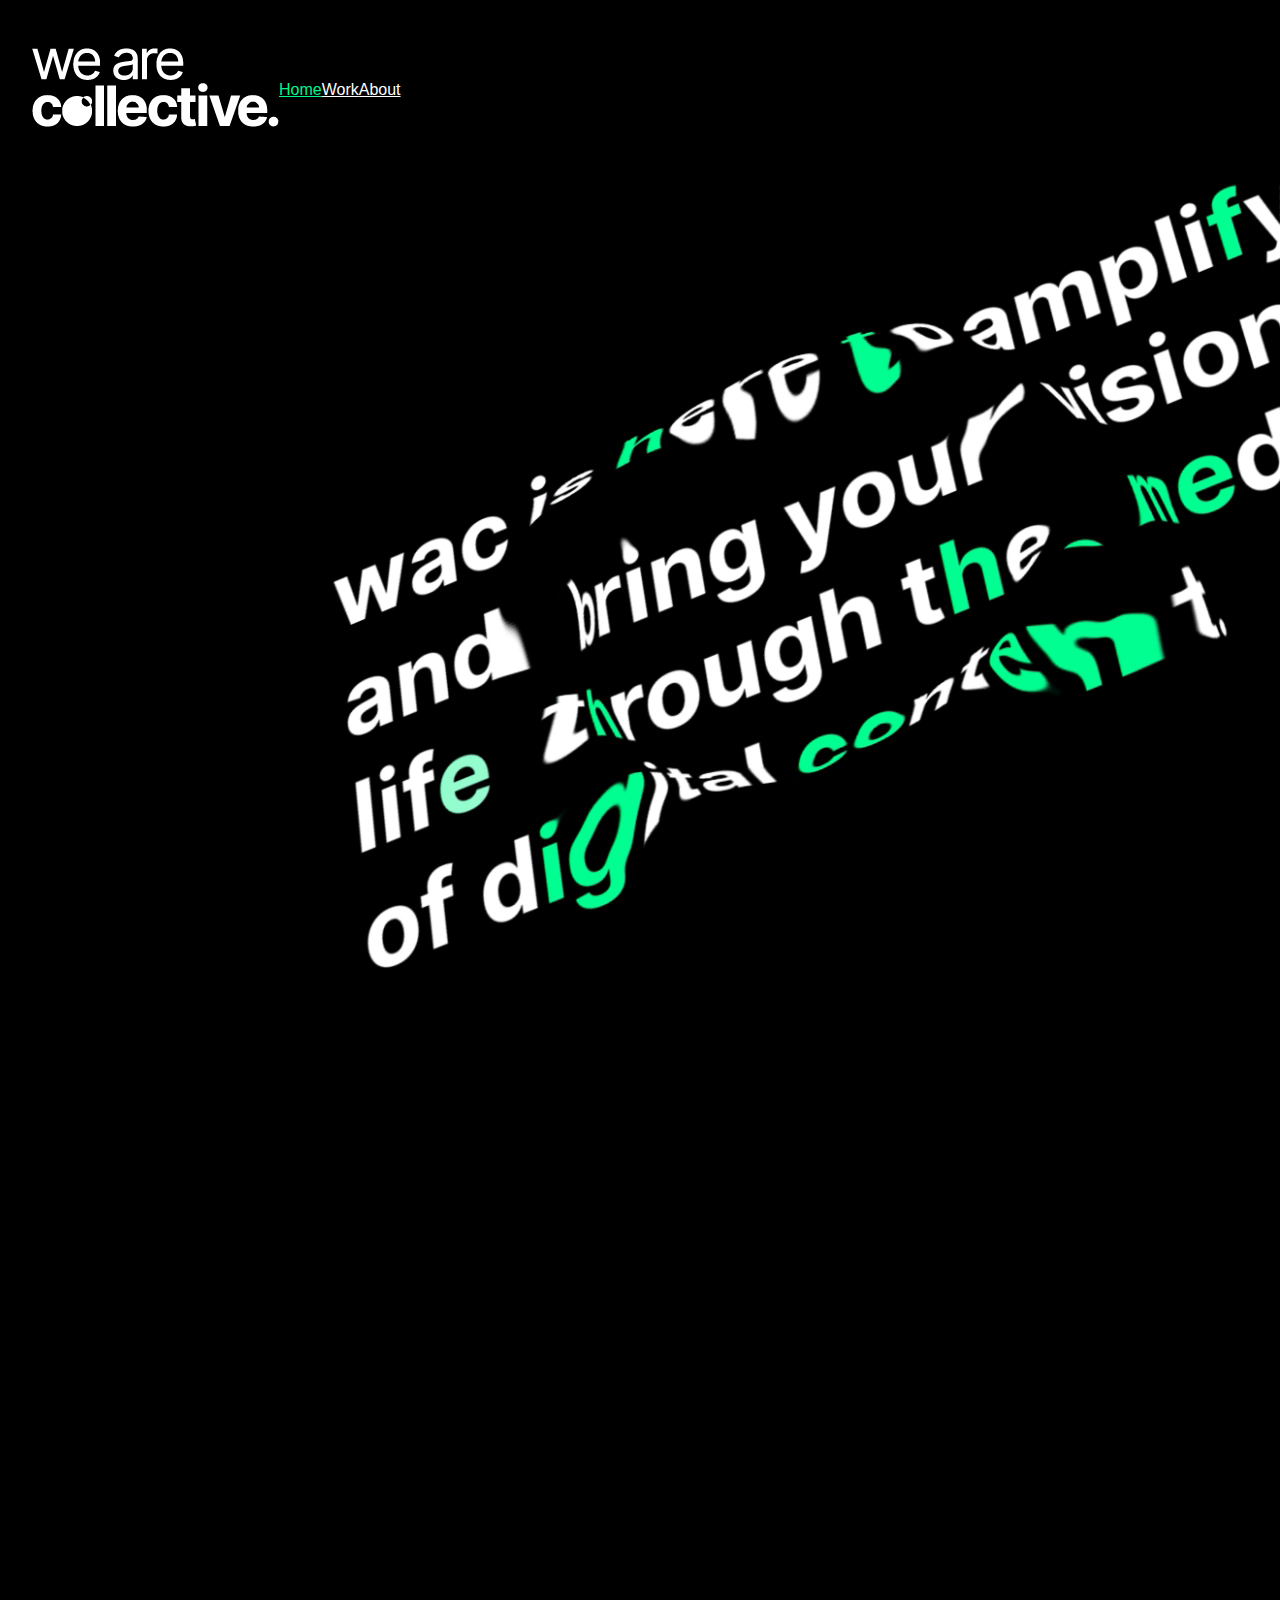
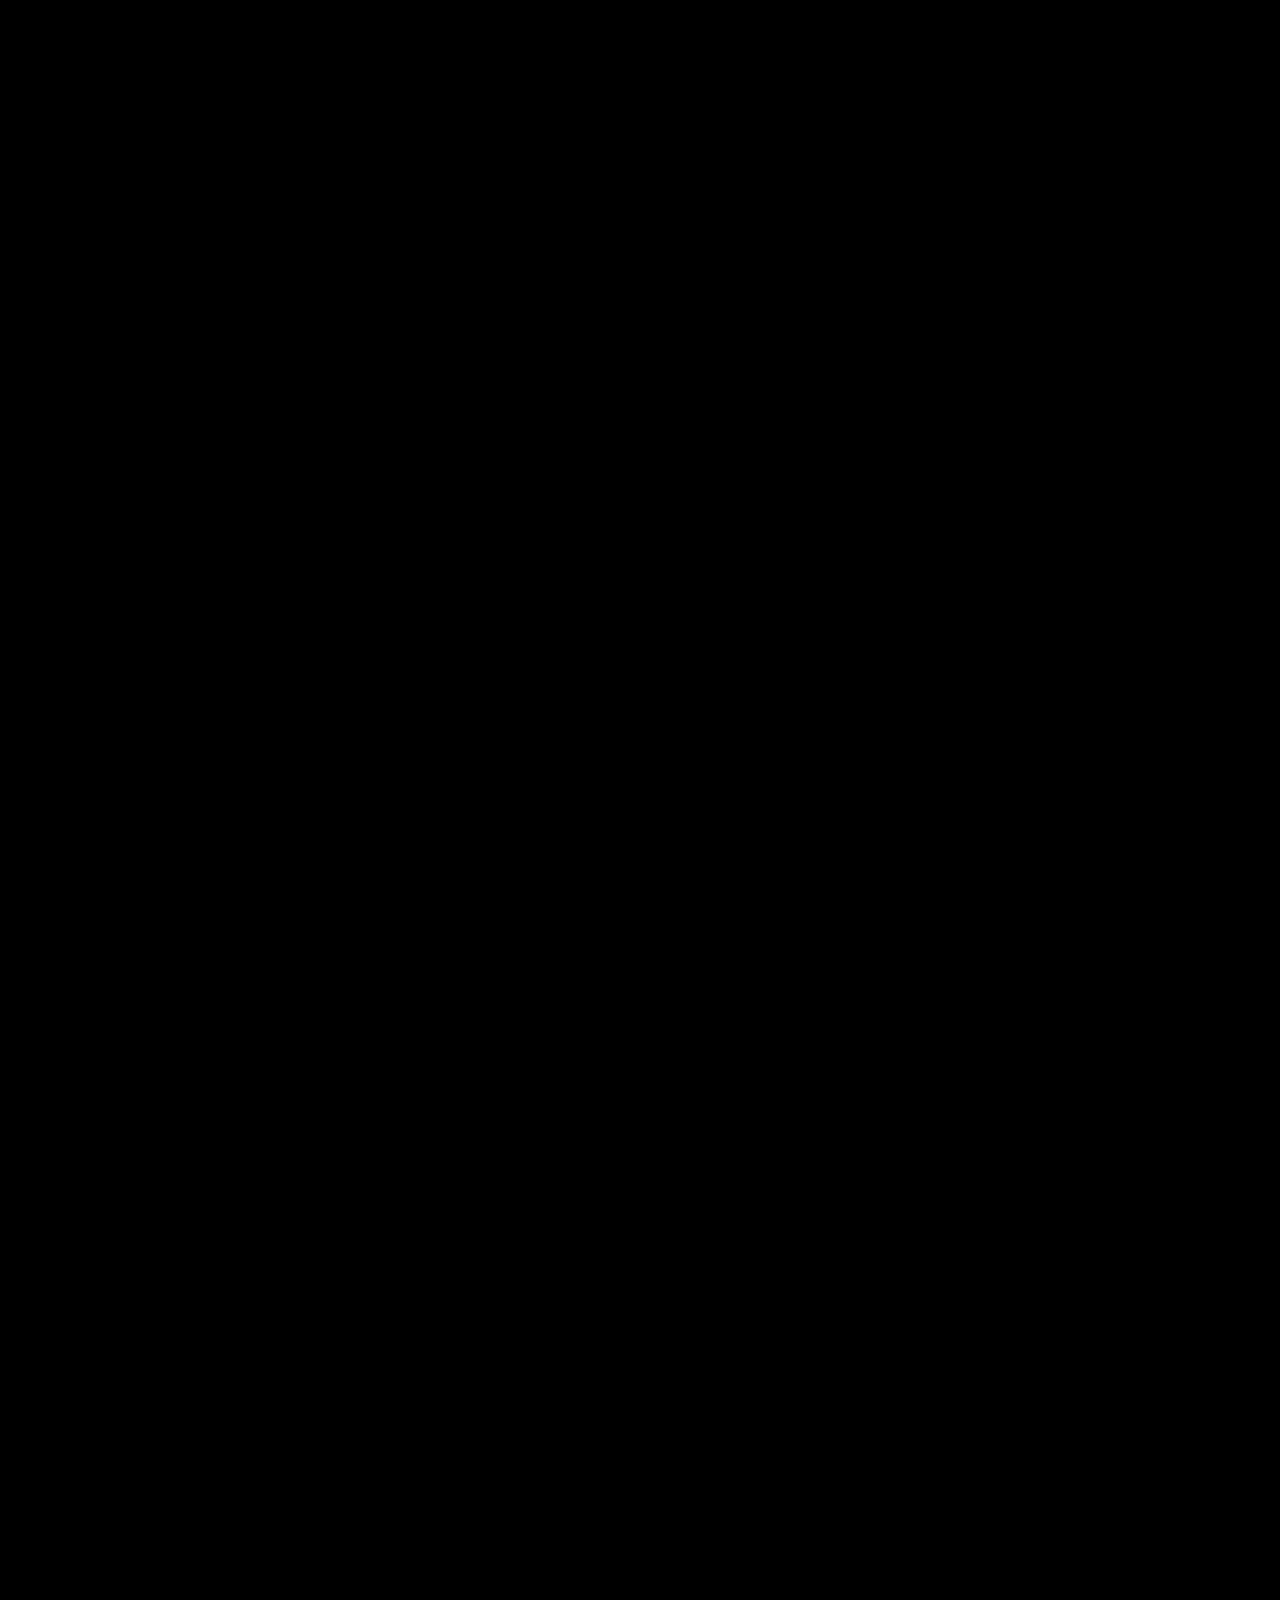
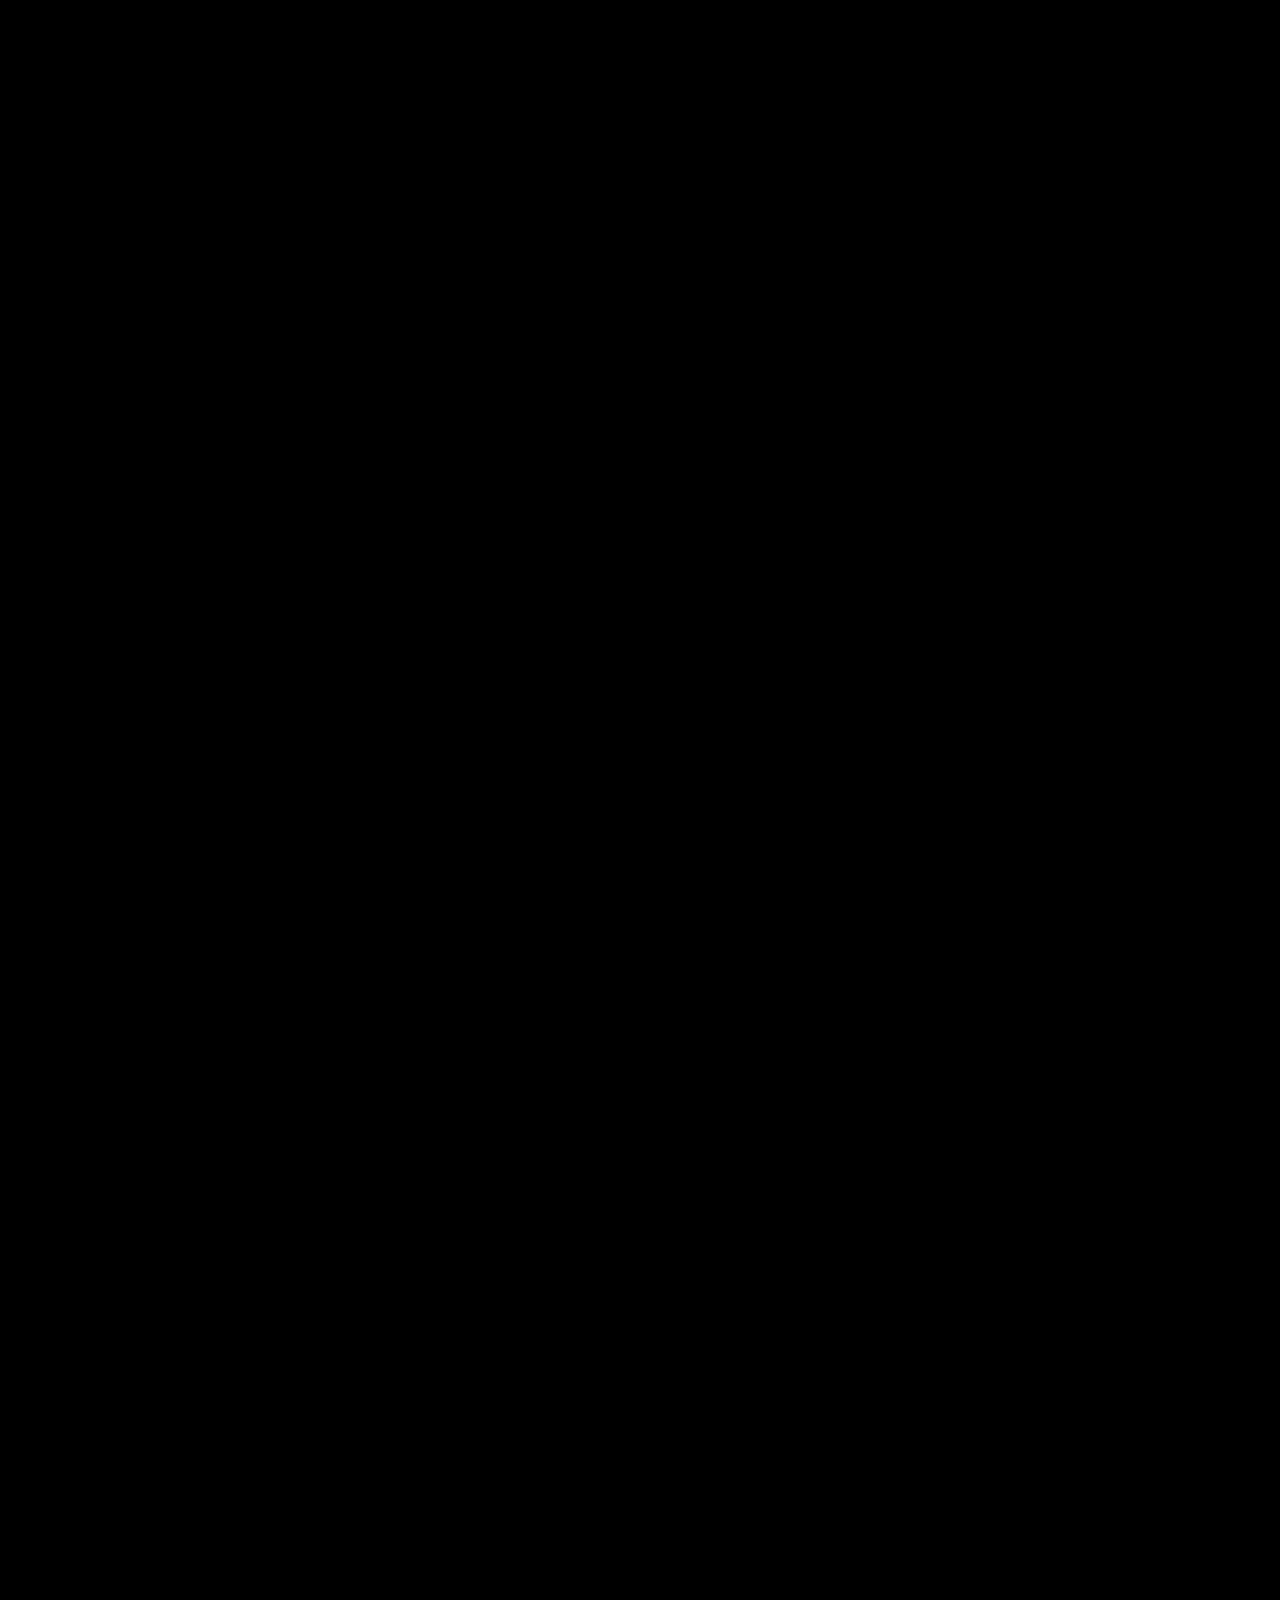
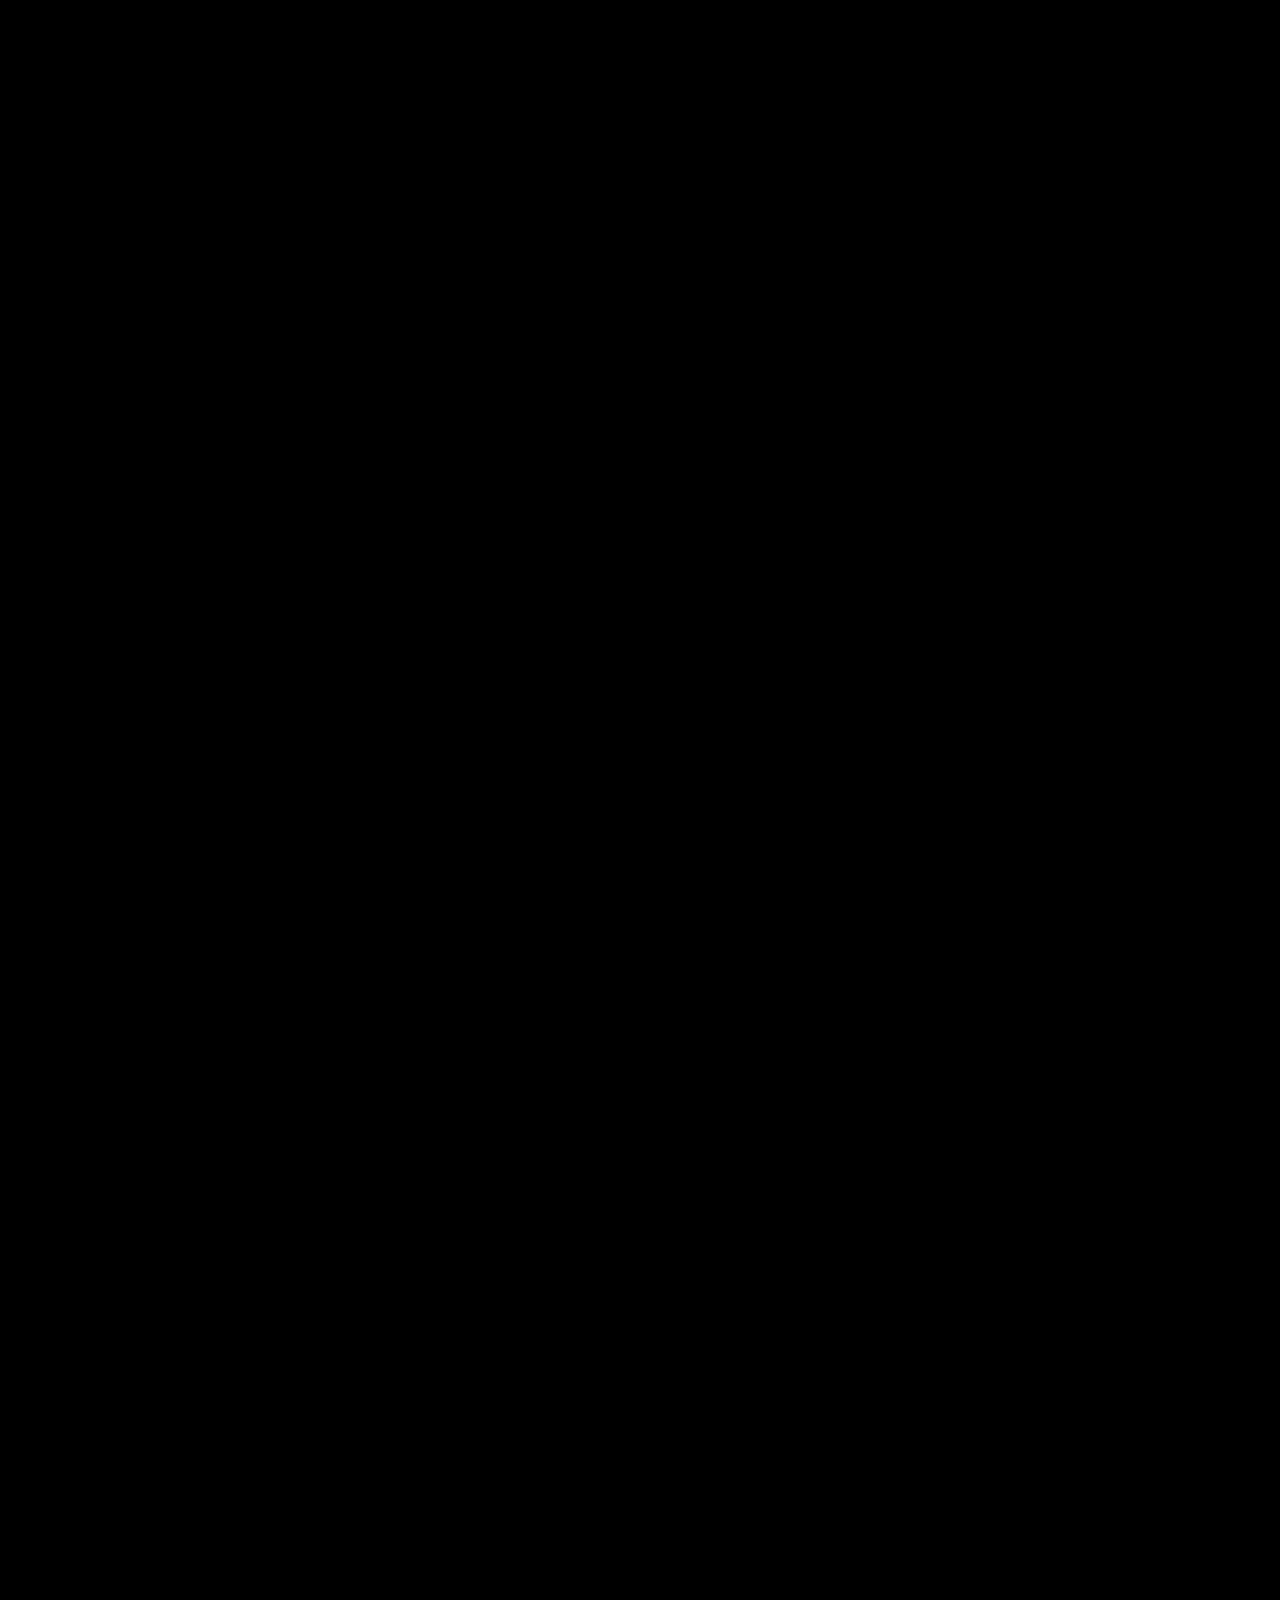
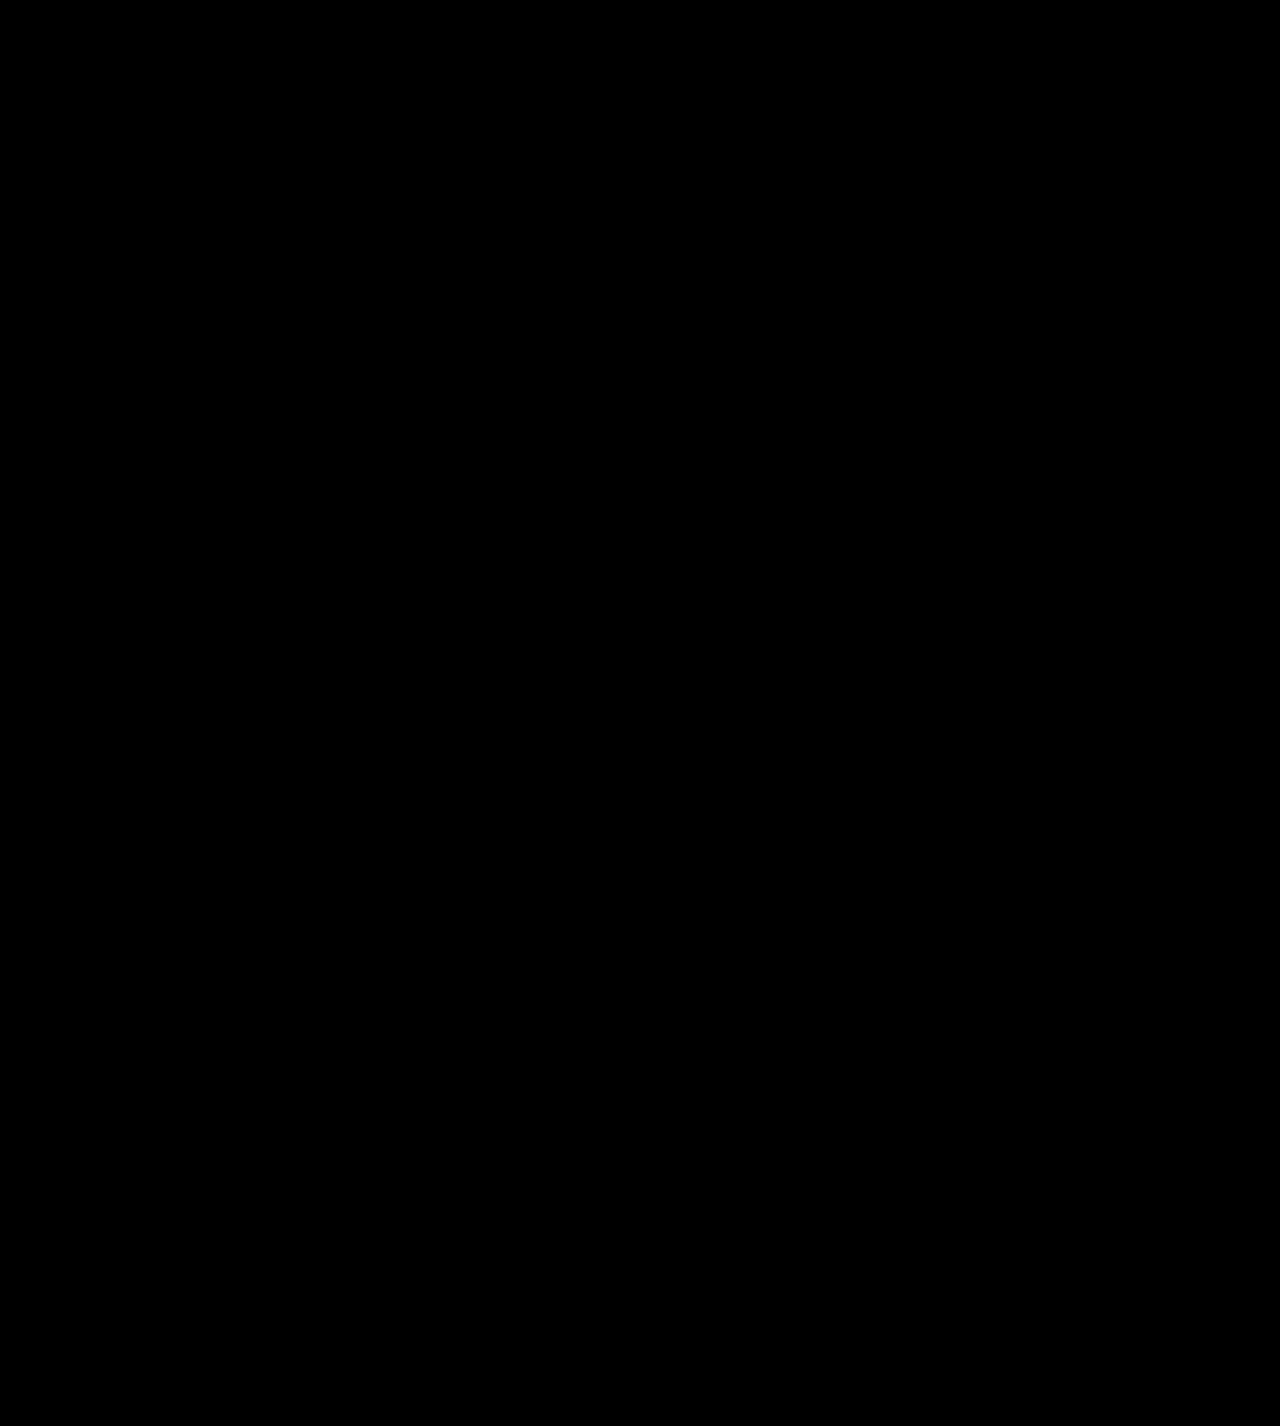
==== index.html @ 26febdda "Added carousel images and resized for styling" ====
<!DOCTYPE html>
<html lang="en">
<head>
    <meta charset="UTF-8">
    <meta http-equiv="X-UA-Compatible" content="IE=edge">
    <meta name="viewport" content="width=device-width, initial-scale=1.0">

    <script src="https://cdn.jsdelivr.net/npm/bootstrap@5.0.2/dist/js/bootstrap.bundle.min.js" integrity="sha384-MrcW6ZMFYlzcLA8Nl+NtUVF0sA7MsXsP1UyJoMp4YLEuNSfAP+JcXn/tWtIaxVXM" crossorigin="anonymous"></script>
    <script src="https://cdnjs.cloudflare.com/ajax/libs/jquery/3.1.1/jquery.min.js"></script>
    <script src="https://cdnjs.cloudflare.com/ajax/libs/jquery-mousewheel/3.1.12/jquery.mousewheel.js"></script>
    <script src="https://cdnjs.cloudflare.com/ajax/libs/slick-carousel/1.6.0/slick.min.js"></script>
    <link href="https://cdn.jsdelivr.net/npm/bootstrap@5.0.2/dist/css/bootstrap.min.css" rel="stylesheet" integrity="sha384-EVSTQN3/azprG1Anm3QDgpJLIm9Nao0Yz1ztcQTwFspd3yD65VohhpuuCOmLASjC" crossorigin="anonymous">
    <link rel="stylesheet" type="text/css" href="assets/css/style.css">
    <link rel="stylesheet" type="text/css" href="assets/slick/slick-theme.css"/>
    <link rel="stylesheet" type="text/css" href="assets/slick/slick.css"/>

    <title>We Are Collective</title>
</head>
<body>

    <!--Navbar-->


    <section class="container-fluid landing">
        <div class="container-fluid nav-box">
            <ul class="nav justify-content-end">
                <div id="imgHolder" class="container">
                    <a class="navbar-brand justify-content-start" href="#">
                        <img src="assets/images/nav_logo.png" alt="">
                    </a>
                </div>
                <li class="nav-item">
                  <a class="nav-link active" aria-current="page" href="#">Home</a>
                </li>
                <li class="nav-item">
                  <a class="nav-link" href="#">Work</a>
                </li>
                <li class="nav-item">
                  <a class="nav-link" href="#">About</a>
                </li>
            </ul>
        </div>
        <div class="container-fluid video">
            <div class="ratio ratio-16x9">
                <video src="assets/video/Homepage_TextMotion_Loop.mp4" muted disablePictureInPicture loop autoplay></video>
            </div>
        </div>
    </section>

    <section class="container-fluid green reveal">
        <div id="greenBanner" class="row reveal sticky"></div>
        <div class="row hidden-text">
            <div class="col-5 icon">
                <img class="img-fluid image-cover" id="wacIcon" src="assets/images/wac_circle_icon_green.png" alt="">
            </div>
            <div class="col-7">
                <h2>Caption</h2>
            </div>
        </div>
    </section>

    <section class="container-fluid clients reveal">
        <div class="split-slideshow">
            <div class="slideshow">
              <div class="slider">
                <div class="item">
                  <img class="portfolio-img" src="assets/images/gorrilas_2.jpg" />
                </div>
                <div class="item">
                    <div class="carousel-item-background">
                        <video class="gorilla-content" src="assets/video/2112_TRTD Gorillas_1min40sec_Mastered Track_16.9_wac_02 (1).mp4" controls></video>
                    </div>
                  <img class="portfolio-img" src="assets/images/gorillas_3.jpg" />
                </div>
                <div class="item">
                  <img class="portfolio-img" src="assets/images/gorrilas4.jpg" />
                </div>
              </div>
            </div>
            <div class="slideshow-text">
              <div class="item"></div>
            </div>
        </div>
    </section>

    <section class="container-fluid logo-holder reveal">
        <div class="row logo-row m-5">
            <div class="col-2">
                <img src="assets/images/gorillas_logo_black.png" class="img-fluid logos" alt="...">
            </div>
            <div class="col-2">
                <img src="assets/images/8greens.png" class="img-fluid logos" alt="...">
            </div>
            <div class="col-2">
                <img src="assets/images/base.png" class="img-fluid logos" alt="...">
            </div>
            <div class="col-2">
                <img src="assets/images/digme_d.png" class="img-fluid logos" alt="...">
            </div>
            <div class="col-2">
                <img src="assets/images/suns.png" class="img-fluid logos" alt="...">
            </div>
            <div class="col-2">
                <img src="assets/images/tmc.png" class="img-fluid logos" alt="...">
            </div>
          </div>
    </section>

    <section class="container-fluid reveal">
        <div class="container-fluid video video-holder">
            <div class="row owners-panel">
                <div class="col-5 owners-alex">
                    <video class="josh" src="assets/video/WebAlex_Edit.mp4" muted disablePictureInPicture></video>
                </div>
                <div class="col-7 text-alex">
                    <h2>Alex</h2>
                </div>
                <div class="col-7 text-josh">
                    <h2>Josh</h2>
                </div>
                <div class="col-5 owners-josh">
                    <video class="josh" src="assets/video/WebJosh_Edit.mp4" muted disablePictureInPicture></video>
                </div>
            </div>
        </div>
    </section>

    <!--
    <script>
        $(function() {
    var rotation = 0, 
        scrollLoc = $(document).scrollTop();
    $(window).scroll(function() {
        var newLoc = $(document).scrollTop();
        var diff = scrollLoc - newLoc;
        rotation += diff, scrollLoc = newLoc;
        var rotationStr = "rotate(" + rotation / 5000 + "deg)";
        $(".image-cover").css({
            "-webkit-transform": rotationStr,
            "-moz-transform": rotationStr,
            "transform": rotationStr
        });
    });
})
    </script>
    -->

    <script>
            $(document).ready(function() {
            // Get media - with autoplay disabled (audio or video)
                var media = $('video').not("[autoplay='autoplay']");
                var tolerancePixel = 40;

                function checkMedia(){
                    // Get current browser top and bottom
                    var scrollTop = $(window).scrollTop() + tolerancePixel;
                    var scrollBottom = $(window).scrollTop() + $(window).height() - tolerancePixel;

                    media.each(function(index, el) {
                        var yTopMedia = $(this).offset().top;
                        var yBottomMedia = $(this).height() + yTopMedia;

                        if(scrollTop < yBottomMedia && scrollBottom > yTopMedia){ 
                            $(this).get(0).play();
                        } else {
                            $(this).get(0).pause();
                        }
                    });
                }
                $(document).on('scroll', checkMedia);
            });
     

        $(window).scroll(function() {                  // assign scroll event listener

            var fixmeTop = $('.slideshow').offset().top; // get initial position of the elements
            var currentScroll = $(window).scrollTop(); // get current position

            if (currentScroll >= fixmeTop) {           // apply position: fixed if you
                $('.nav-box').css({                      // scroll to that element or below it
                    "position": "relative",
                    "z-index": "100",
                    "background-color": "black",
                });
            } else {                                   // apply position: static
                $('.nav-box').css({                      // if you scroll above it
                    "position": 'fixed',
                    "z-index": "100",
                    "background-color": "black"
                });
            }
        });
    </script>
    <script src="assets/js/index.js"></script>
    <script src="assets/js/sticky.js"></script>
    <script src="assets/js/script.js"></script>
</body>
</html>
---- assets/css/style.css ----
/* Global Styling */

body {
  margin: 0;
  padding: 0;
  box-sizing: border-box;
  font-family: "Asap", sans-serif;
  background: #000000;
  overflow: auto;
  overflow-x: hidden;
}

section{
  min-height: 100vh;
}

.container-fluid {
  padding-right: var(--bs-gutter-x, 0rem);
  padding-left: var(--bs-gutter-x, 0rem);
}

.black {
  color: #000000;
}

/* navbar */

.nav {
  display: flex;
  flex-wrap: wrap;
  padding-left: 0;
  margin-bottom: 0;
  list-style: none;
  align-items: center;
  padding: 2rem 2rem 0rem 2rem;
}  

.nav-box {
  z-index: 100;
  position: fixed;
  background-color: #000000;
}

#imgHolder {
  margin-left: 0;
  margin: 0px;
  margin-right: auto;
  display: flex;
  width: fit-content;
}

.nav-link {
  color: white;
}

.nav-link.active {
  color: #00f78a;
}

.landing {
  height: fit-content;
  min-height: 100vh;
}

/* Video */
.ratio {
  max-height: 90vh;
}

/* Home Section */

section:nth-child(1){
  color: #e0ffff;
}

/* Info Section */

section:nth-child(2){
  min-height: 100vh;
  max-width: 100%;
  display: flex;
  justify-content: center;
  align-items: flex-start;
  color: #42455a;
  background: black;
} 

#greenBanner {
  background-color: #00f78a;
  width: inherit;
  min-height: 217px;
  display: flex;
  align-content: center;
  margin-top: 40px;
  margin-bottom: 150px;
}

.hidden-text {
  display: flex;
  align-items: center;
  position: absolute;
  min-width: 100%;
  color: #e0ffff;
  height: 100vh;
  margin: 0;
}

.icon {
  height: 100%;
  padding-right: 20rem;
  display: flex;
  padding-left: 0;
}

.placeholder-text {
  font-size: 3vw;
}

.image-cover {
  /* height: 50vh; */
  width: 40vw;
  object-fit: cover;
  /* padding-right: 277px; */
  object-position: right top;
}

/* Work Section */

section:nth-child(4){
  color: #e0ffff;
}

section:nth-child(3){
  color: #42455a;
  margin-top: 80px;
}

section .container{
  margin: 100px;
}

section h1{
  font-size: 3rem;
  margin: 20px;
}

section h2{
  font-size: 40px;
  text-align: center;
  text-transform: uppercase;
}

section .text-container{
   display: flex;
}

section .text-container .text-box{
  margin: 20px;
  padding: 20px;
  background: #00c2cb;
}

section .text-container .text-box h3{
  font-size: 30px;
  text-align: center;
  text-transform: uppercase;
  margin-bottom: 10px;
}

/* slideshow */

.slideshow {
position: absolute;
z-index: 1;
top: 0;
left: 0;
width: 100vw;
height: 100vh;
overflow: hidden;
}

.slideshow .slider {
width: 100vw;
height: 100vw;
z-index: 2;
}

.slideshow .slider * {
outline: none;
}

.slideshow .slider .item {
height: 100vh;
width: 100vw;
position: relative;
overflow: hidden;
border: none;
}

.slideshow .text {
display: none;
}

.slideshow .slider .item img {
height: 130%;
position: absolute;
top: 50%;
left: 50%;
transform: translate(-50%, -50%);
}

.slideshow .slick-dots {
position: fixed;
z-index: 100;
width: 40px;
height: auto;
bottom: auto;
top: 50%;
right: 0;
transform: translateY(-50%);
left: auto;
color: #fff;
display: block;
}

.slideshow .slick-dots li {
display: block;
width: 100%;
height: auto;
}

.slideshow .slick-dots li button {
position: relative;
width: 20px;
height: 15px;
text-align: center;
}

.slideshow .slick-dots li button::before {
content: '';
background: #fff;
color: #fff;
height: 2px;
width: 20px;
border-radius: 0;
position: absolute;
top: 50%;
right: 0;
left: auto;
transform: translateY(-50%);
transition: all .3s ease-in-out;
opacity: 0.6;
}

.slideshow .slick-dots li.slick-active button::before {
width: 40px;
opacity: 1;
}

.slideshow.slideshow-right {
left: 0;
z-index: 1;
width: 50vw;
pointer-events: none;
}

.slideshow.slideshow-right:nth-child(3) {
left: 0;
z-index: 1;
width: 50vw;
pointer-events: none;
display: none;
}

.slideshow.slideshow-right .slider {
left: 0;
position: absolute;
}

.slideshow-text {
position: absolute;
top: 50%;
left: 50%;
transform: translate(-50%, -50%);
z-index: 100;
font-size: 80px;
width: 100vw;
text-align: center;
color: #fff;
font-family: 'Roboto Condensed', sans-serif;
font-weight: 100;
pointer-events: none;
text-transform: uppercase;
letter-spacing: 20px;
line-height: 0.8;
}

.gorilla-content {
max-width: 90vw;
height: 82vh;
}

.carousel-item-background {
z-index: 100;
position: absolute;
width: 100vw;
height: 100vh;
display: flex;
align-items: center;
justify-content: center;
}

/* logos */

.logo-holder {
display: flex;
align-items: center;
}

.logo-row {
align-items: center;
}

.col-2 {
display: flex;
justify-content: center;
}

.logos {
max-width: 70%;
}

/* About */

section:nth-child(5){
min-height: 100vh;
max-width: 100%;
display: flex;
justify-content: center;
align-items: center;
color: #ffffff;
background: #000000;
} 

.josh {
height: 50vh;
width: auto;
overflow: hidden;
}

.owners-panel {
align-items: center;
}

.owners-alex {
display: flex;
align-items: center;
justify-content: flex-start;
}

.owners-josh {
display: flex;
align-items: center;
justify-content: flex-end;
}

.text-alex {
color: white;
display: flex;
justify-content: flex-start;
}

.text-josh {
color: white;
display: flex;
justify-content: flex-end;
}

.video-holder {
padding-top: 25px;
}


@media (max-width: 767px) {
.slideshow-text {
    font-size: 40px;
}
}

@media (max-width: 900px){
  section h1{
    font-size: 2rem;
    text-align: center;
  }
  section .text-container{
    flex-direction: column;
  }
}

.reveal{
  position: relative;
  transform: translateY(40px);
  opacity: 0;
  transition: 1.5s all ease;
}

.reveal.active{
  transform: translateY(0);
  opacity: 1;
}

.sticky {
position: -webkit-relative;
position: relative;
top: 200px;
}

.sticky.active {
  position: -webkit-sticky;
  position: sticky;
  top: 200px;
}

.right_pulley
{
/* Used for gear rotation */
transition: transform 700ms;
transform-origin:50% 50%;
}
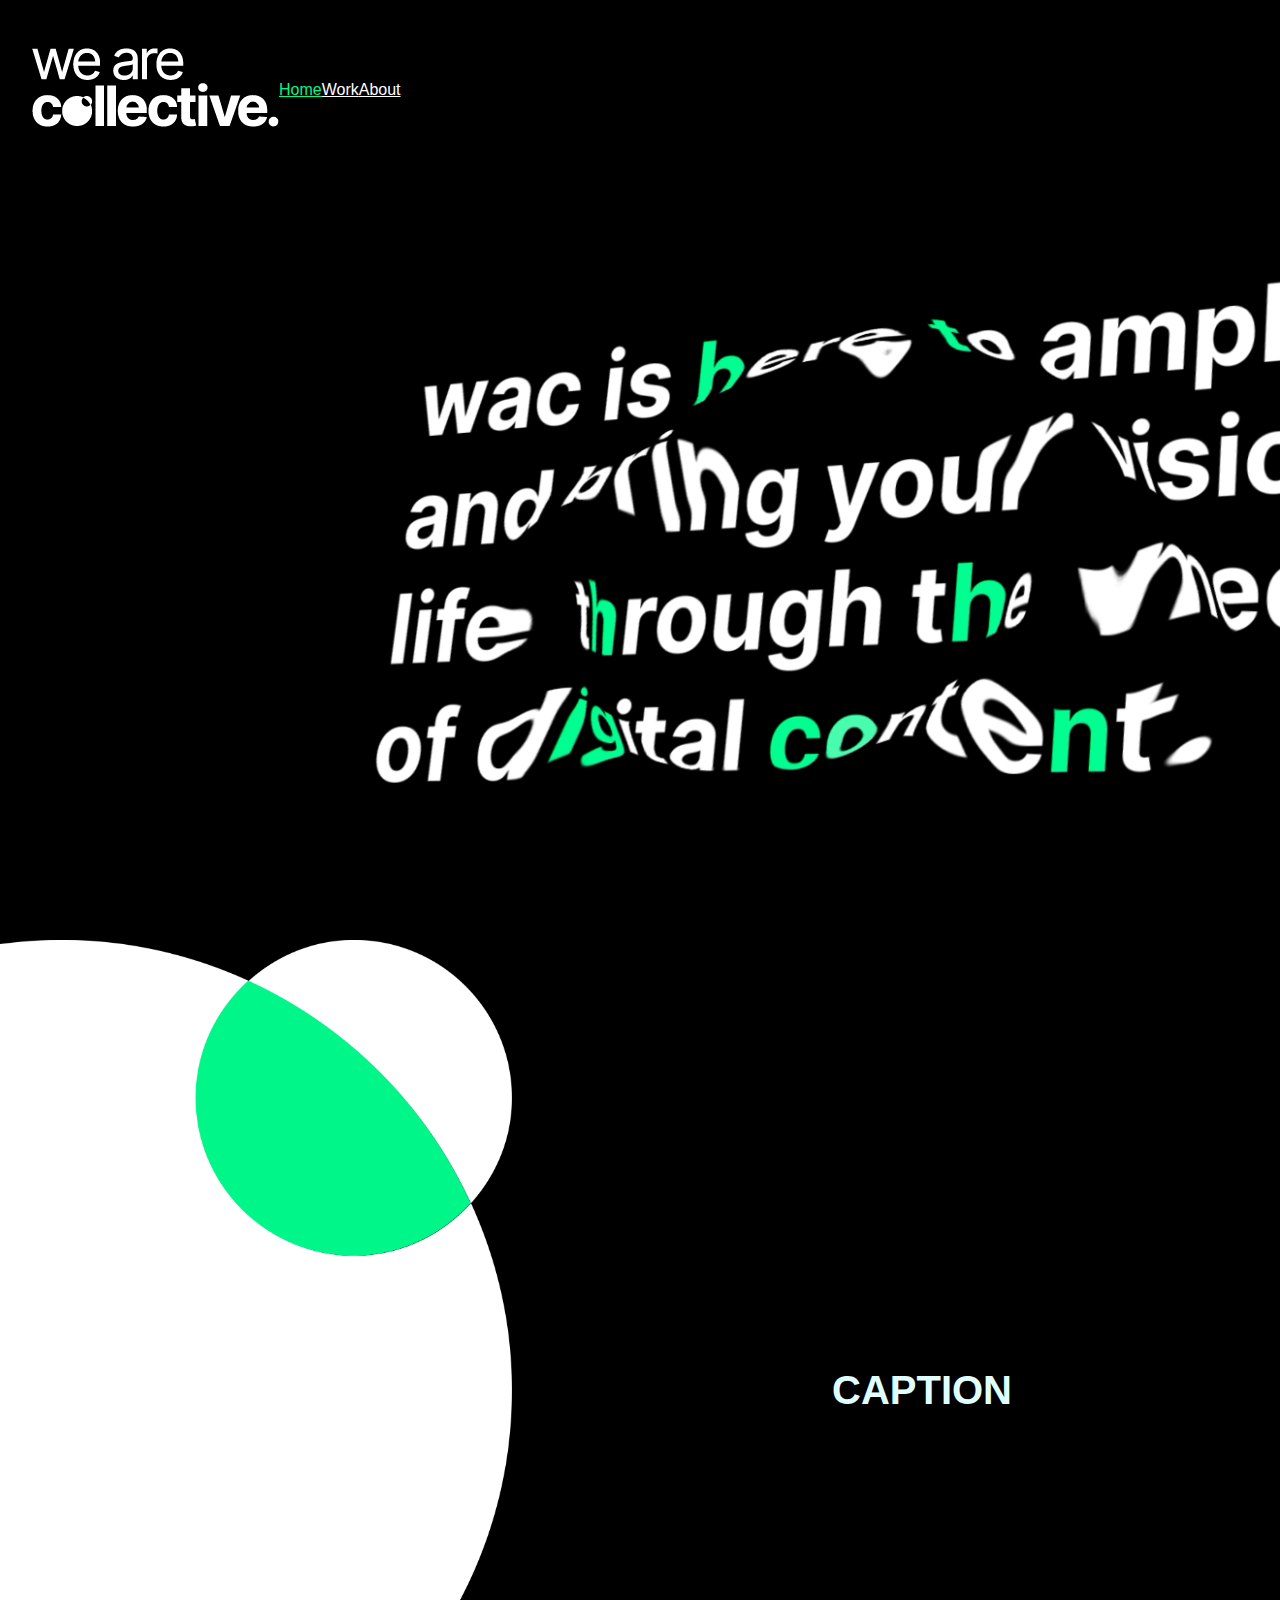
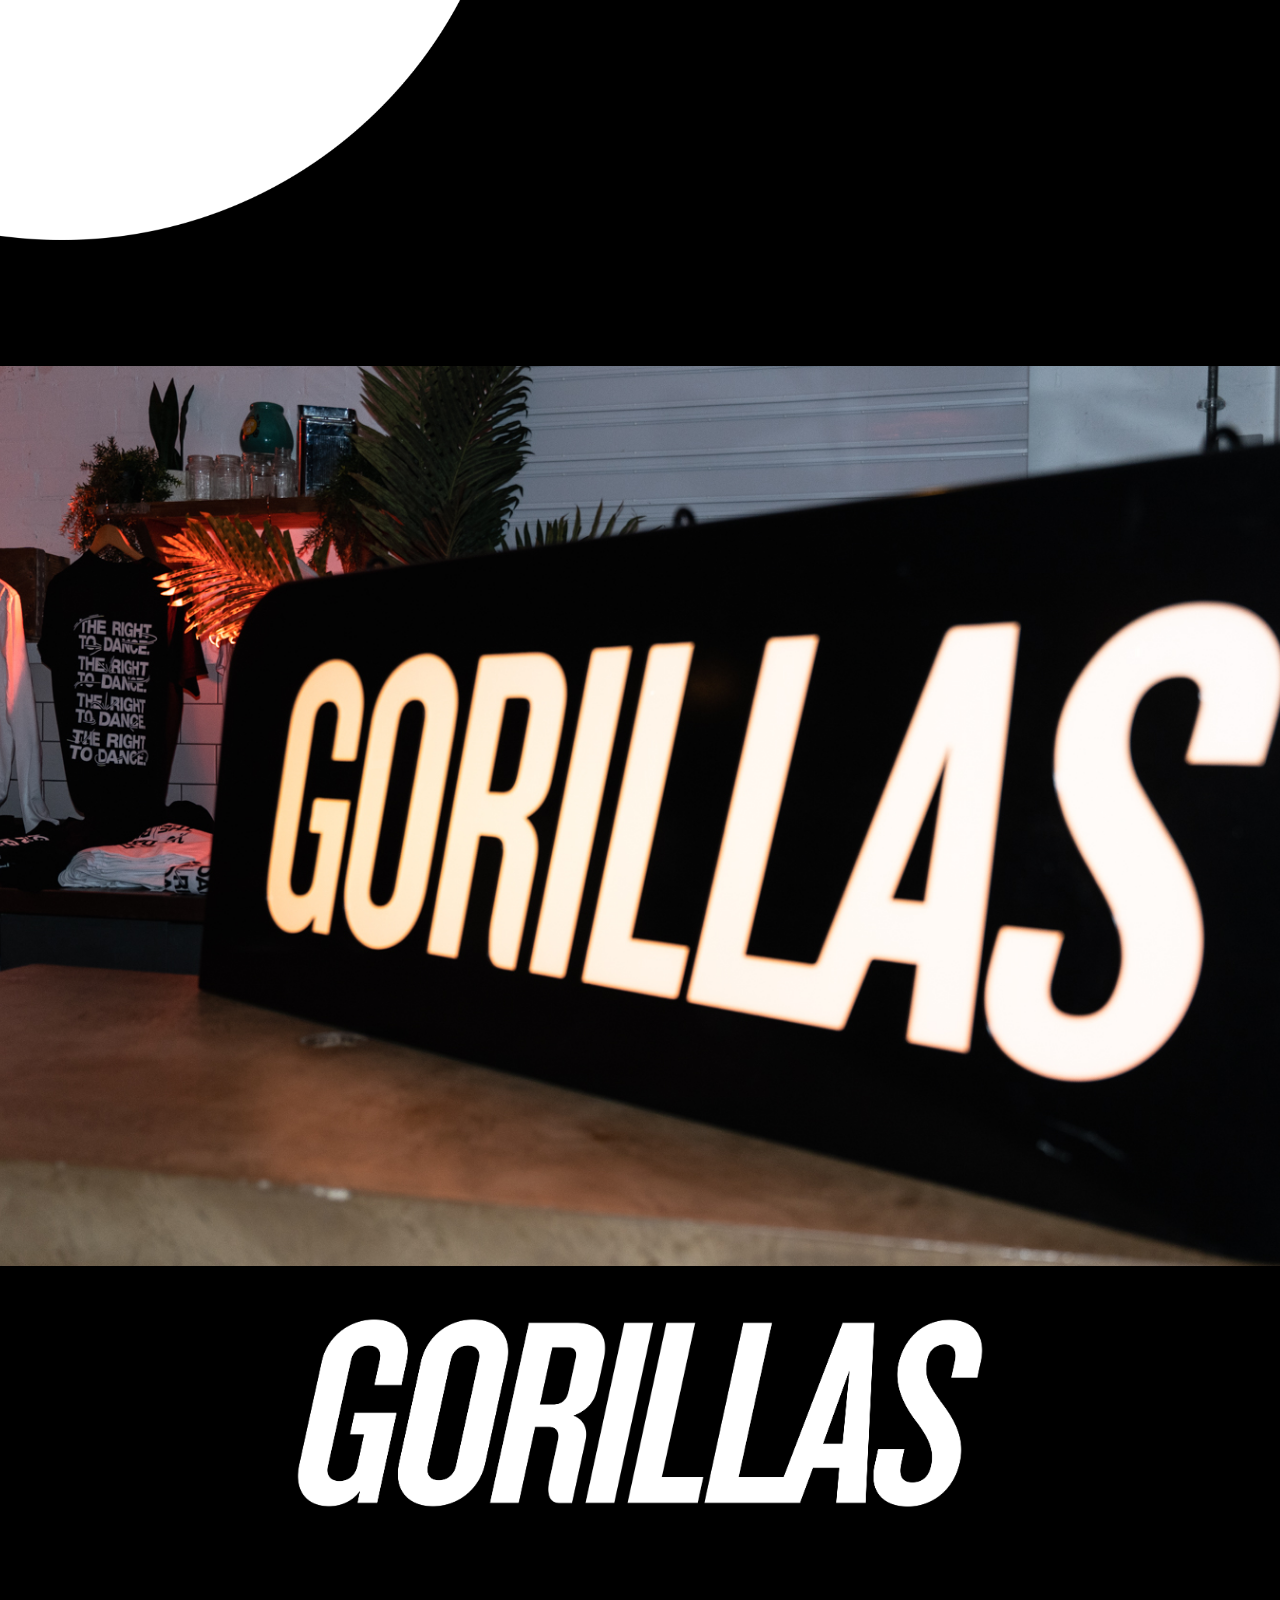
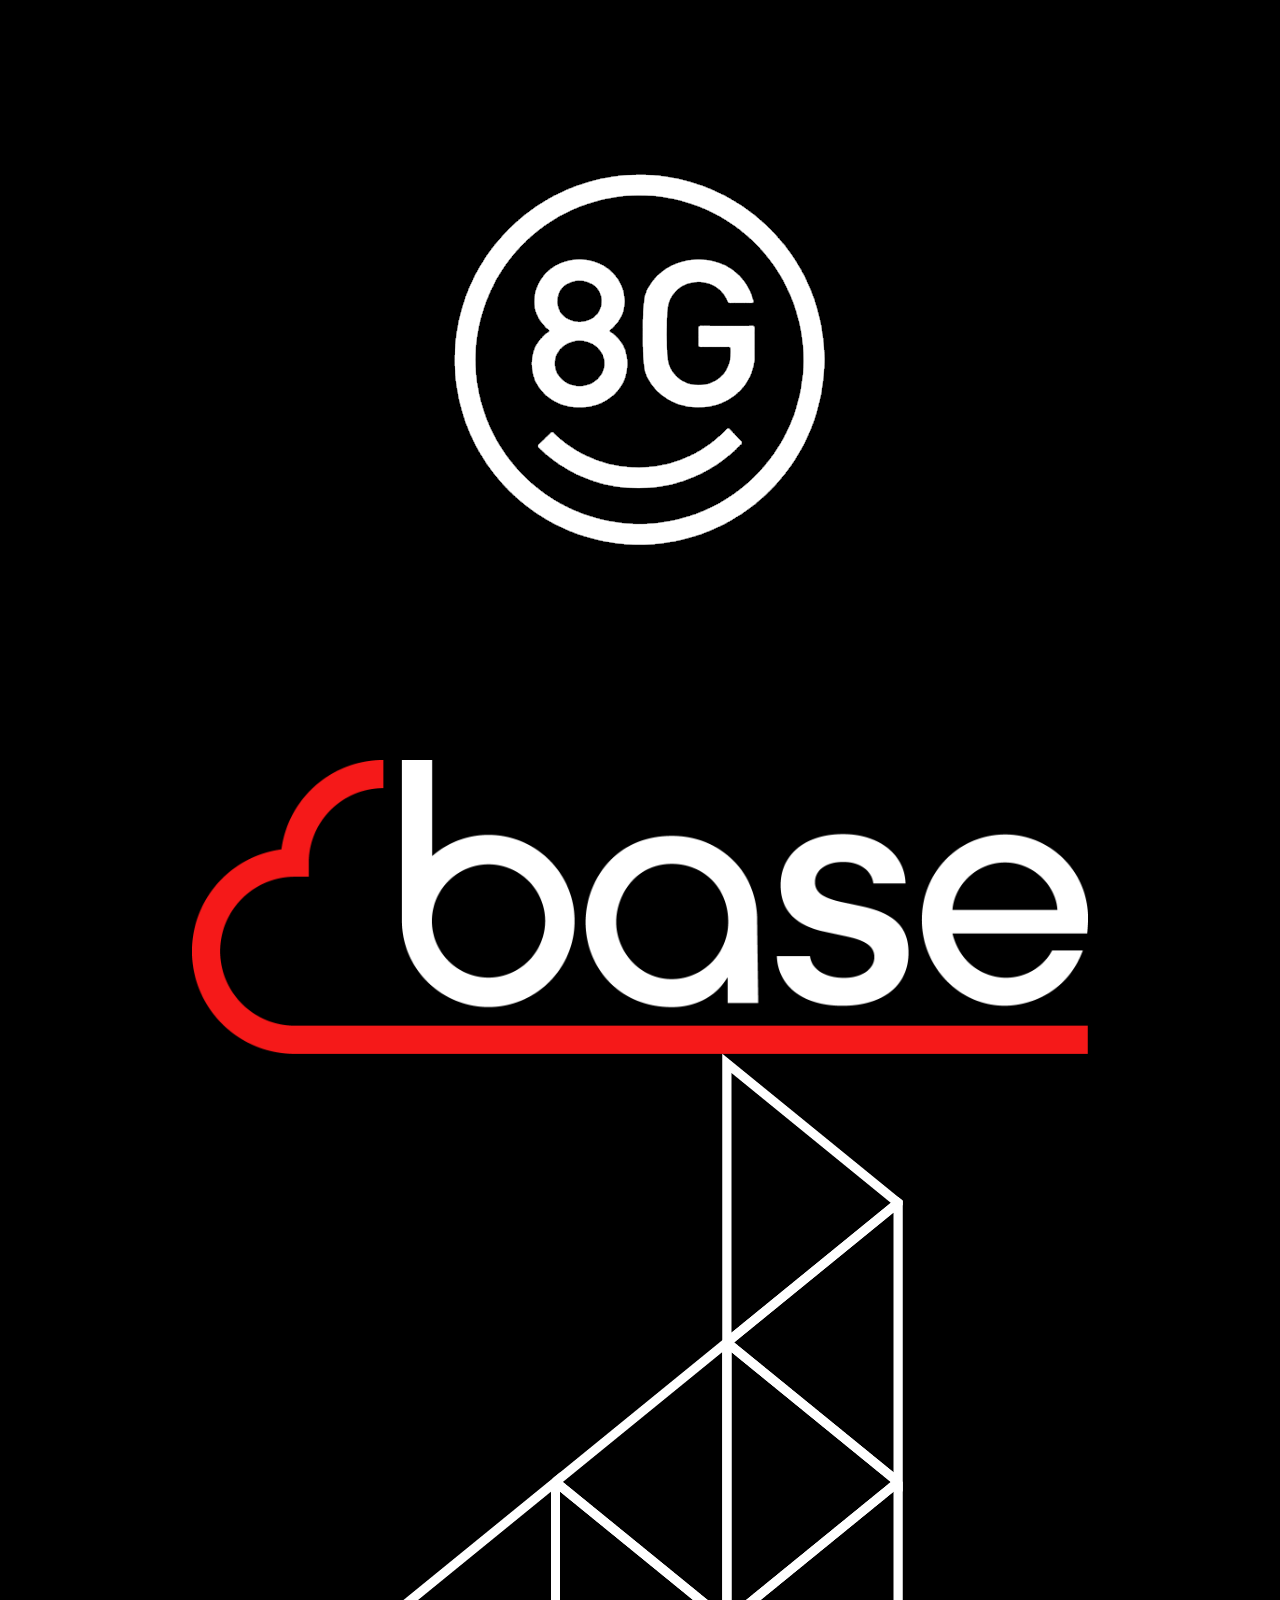
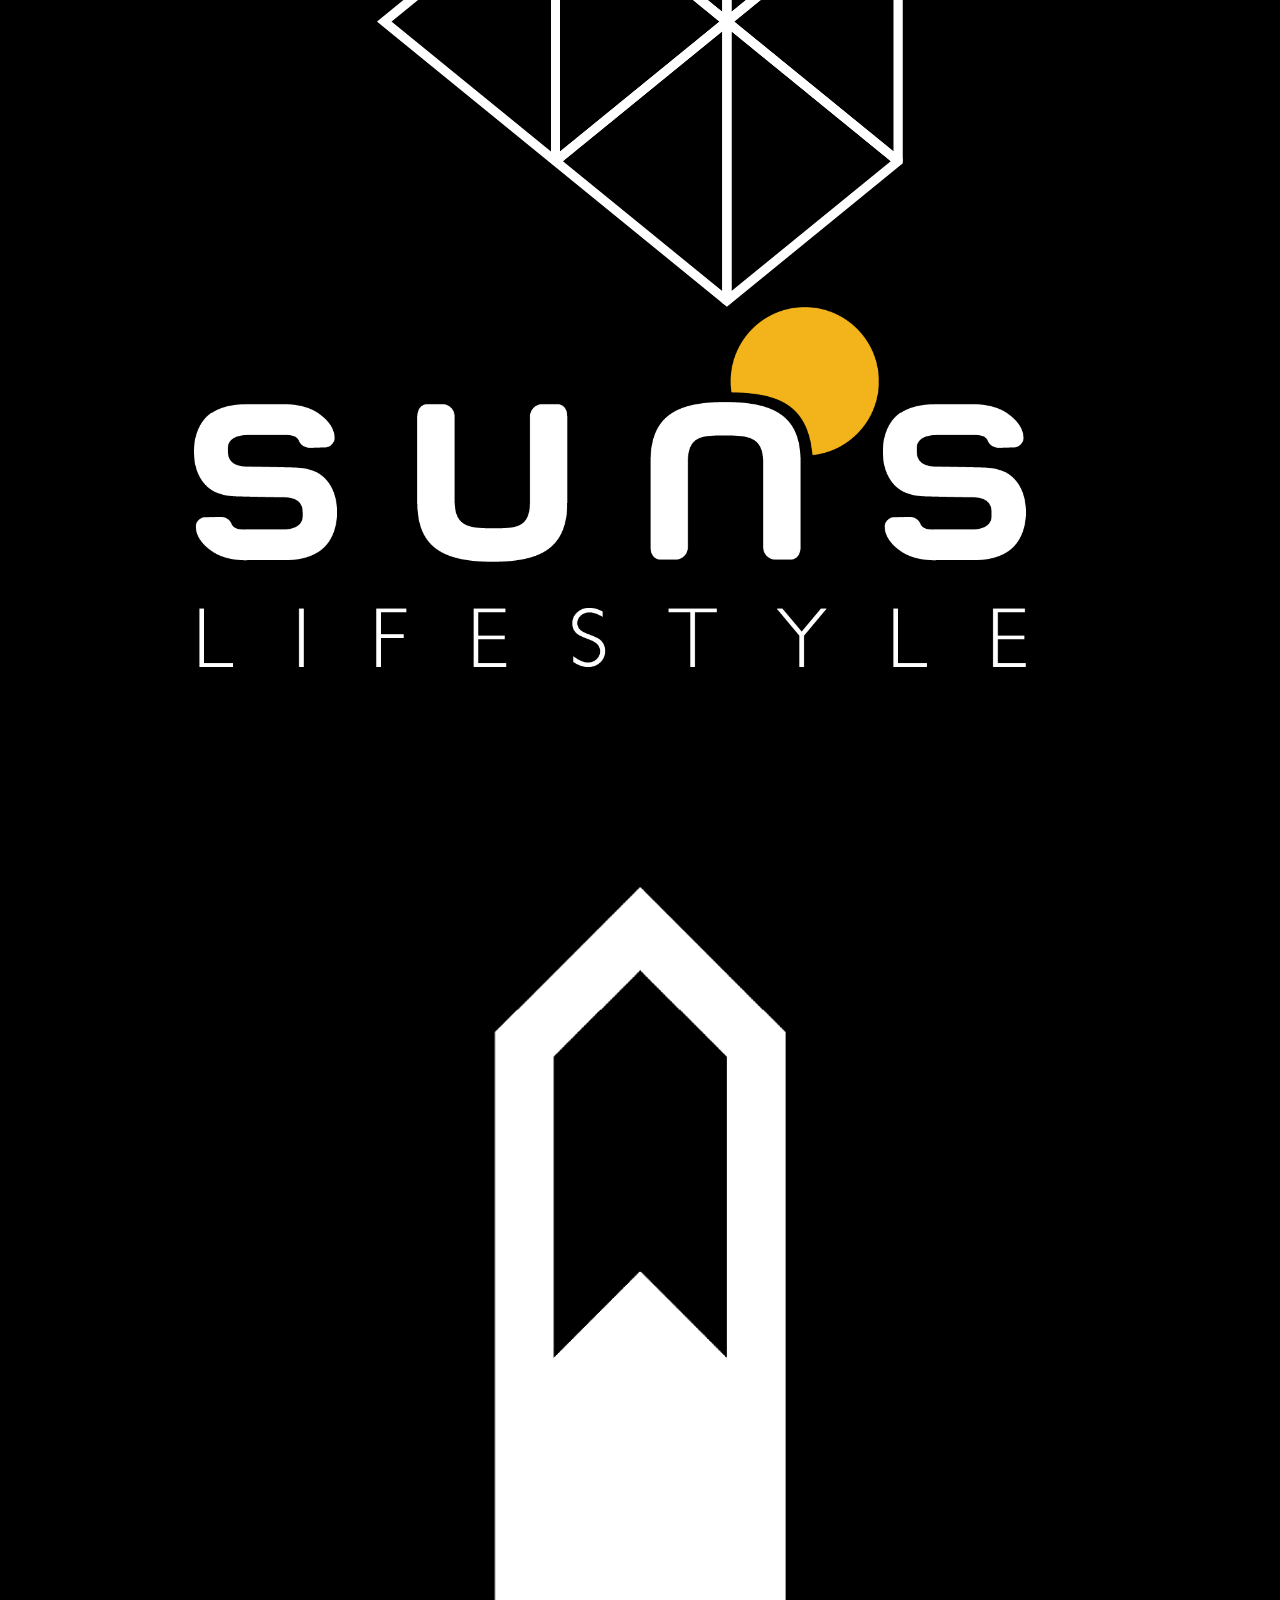
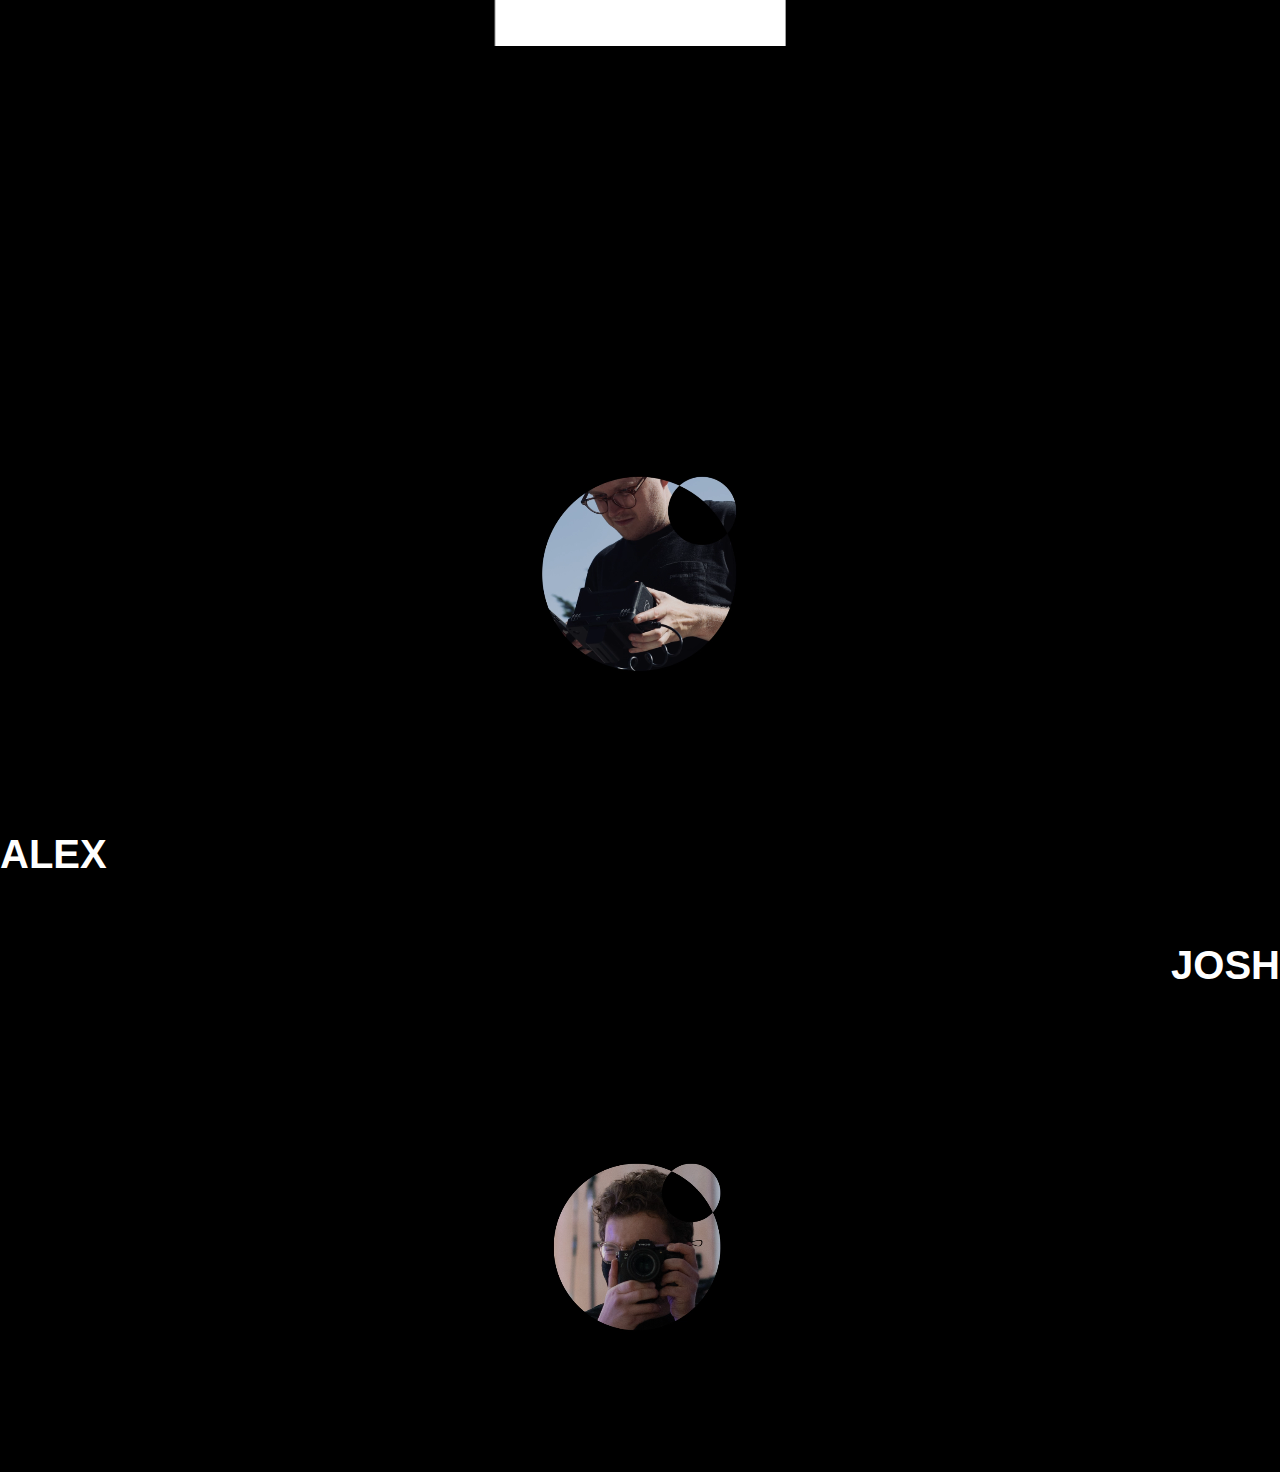
==== commit 3b9a4f8e: "Sized carousel images and video - need to sort lfs for larger video file" ====
--- a/index.html
+++ b/index.html
@@ -59,6 +59,8 @@
         </div>
     </section>
 
+    <div class="container-fluid spacer"></div>
+
     <section class="container-fluid clients reveal">
         <div class="split-slideshow">
             <div class="slideshow">
@@ -67,14 +69,14 @@
                   <img class="portfolio-img" src="assets/images/gorrilas_2.jpg" />
                 </div>
                 <div class="item">
-                    <div class="carousel-item-background">
-                        <video class="gorilla-content" src="assets/video/2112_TRTD Gorillas_1min40sec_Mastered Track_16.9_wac_02 (1).mp4" controls></video>
-                    </div>
-                  <img class="portfolio-img" src="assets/images/gorillas_3.jpg" />
+                  <img class="portfolio-img" src="assets/images/gorrilas4.jpg" />
+                  <div class="carousel-item-background">
+                    <video class="gorilla-content" src="assets/video/gorrilas_vid.mp4" controls></video>
+                  </div>
                 </div>
                 <div class="item">
-                  <img class="portfolio-img" src="assets/images/gorrilas4.jpg" />
-                </div>
+                    <img class="portfolio-img" src="assets/images/gorrilas_3.jpg" />
+                  </div>
               </div>
             </div>
             <div class="slideshow-text">
@@ -125,7 +127,7 @@
         </div>
     </section>
 
-    <!--
+<!--
     <script>
         $(function() {
     var rotation = 0, 
@@ -143,7 +145,7 @@
     });
 })
     </script>
-    -->
+
 
     <script>
             $(document).ready(function() {
@@ -169,18 +171,18 @@
                 }
                 $(document).on('scroll', checkMedia);
             });
+    </script>
+-->
      
-
-        $(window).scroll(function() {                  // assign scroll event listener
-
-            var fixmeTop = $('.slideshow').offset().top; // get initial position of the elements
+    <script>
+         $(window).scroll(function() {                  // assign scroll event listener
+
+            var fixmeTop = $('.spacer').offset().top; // get initial position of the elements
             var currentScroll = $(window).scrollTop(); // get current position
 
             if (currentScroll >= fixmeTop) {           // apply position: fixed if you
-                $('.nav-box').css({                      // scroll to that element or below it
-                    "position": "relative",
-                    "z-index": "100",
-                    "background-color": "black",
+                $('.nav-box').addClass('.reveal').css({                      // scroll to that element or below it
+                    "z-index": "-100",
                 });
             } else {                                   // apply position: static
                 $('.nav-box').css({                      // if you scroll above it
--- a/assets/css/style.css
+++ b/assets/css/style.css
@@ -23,6 +23,11 @@
   color: #000000;
 }
 
+.spacer {
+  background-color: #000000;
+  height: 14vh;
+}
+
 /* navbar */
 
 .nav {
@@ -32,7 +37,7 @@
   margin-bottom: 0;
   list-style: none;
   align-items: center;
-  padding: 2rem 2rem 0rem 2rem;
+  padding: 2rem 2rem 2rem 2rem;
 }  
 
 .nav-box {
@@ -202,7 +207,7 @@
 }
 
 .slideshow .slider .item img {
-height: 130%;
+height: 135%;
 position: absolute;
 top: 50%;
 left: 50%;
@@ -400,7 +405,7 @@
 .reveal{
   position: relative;
   transform: translateY(40px);
-  opacity: 0;
+  opacity: 1;
   transition: 1.5s all ease;
 }
 
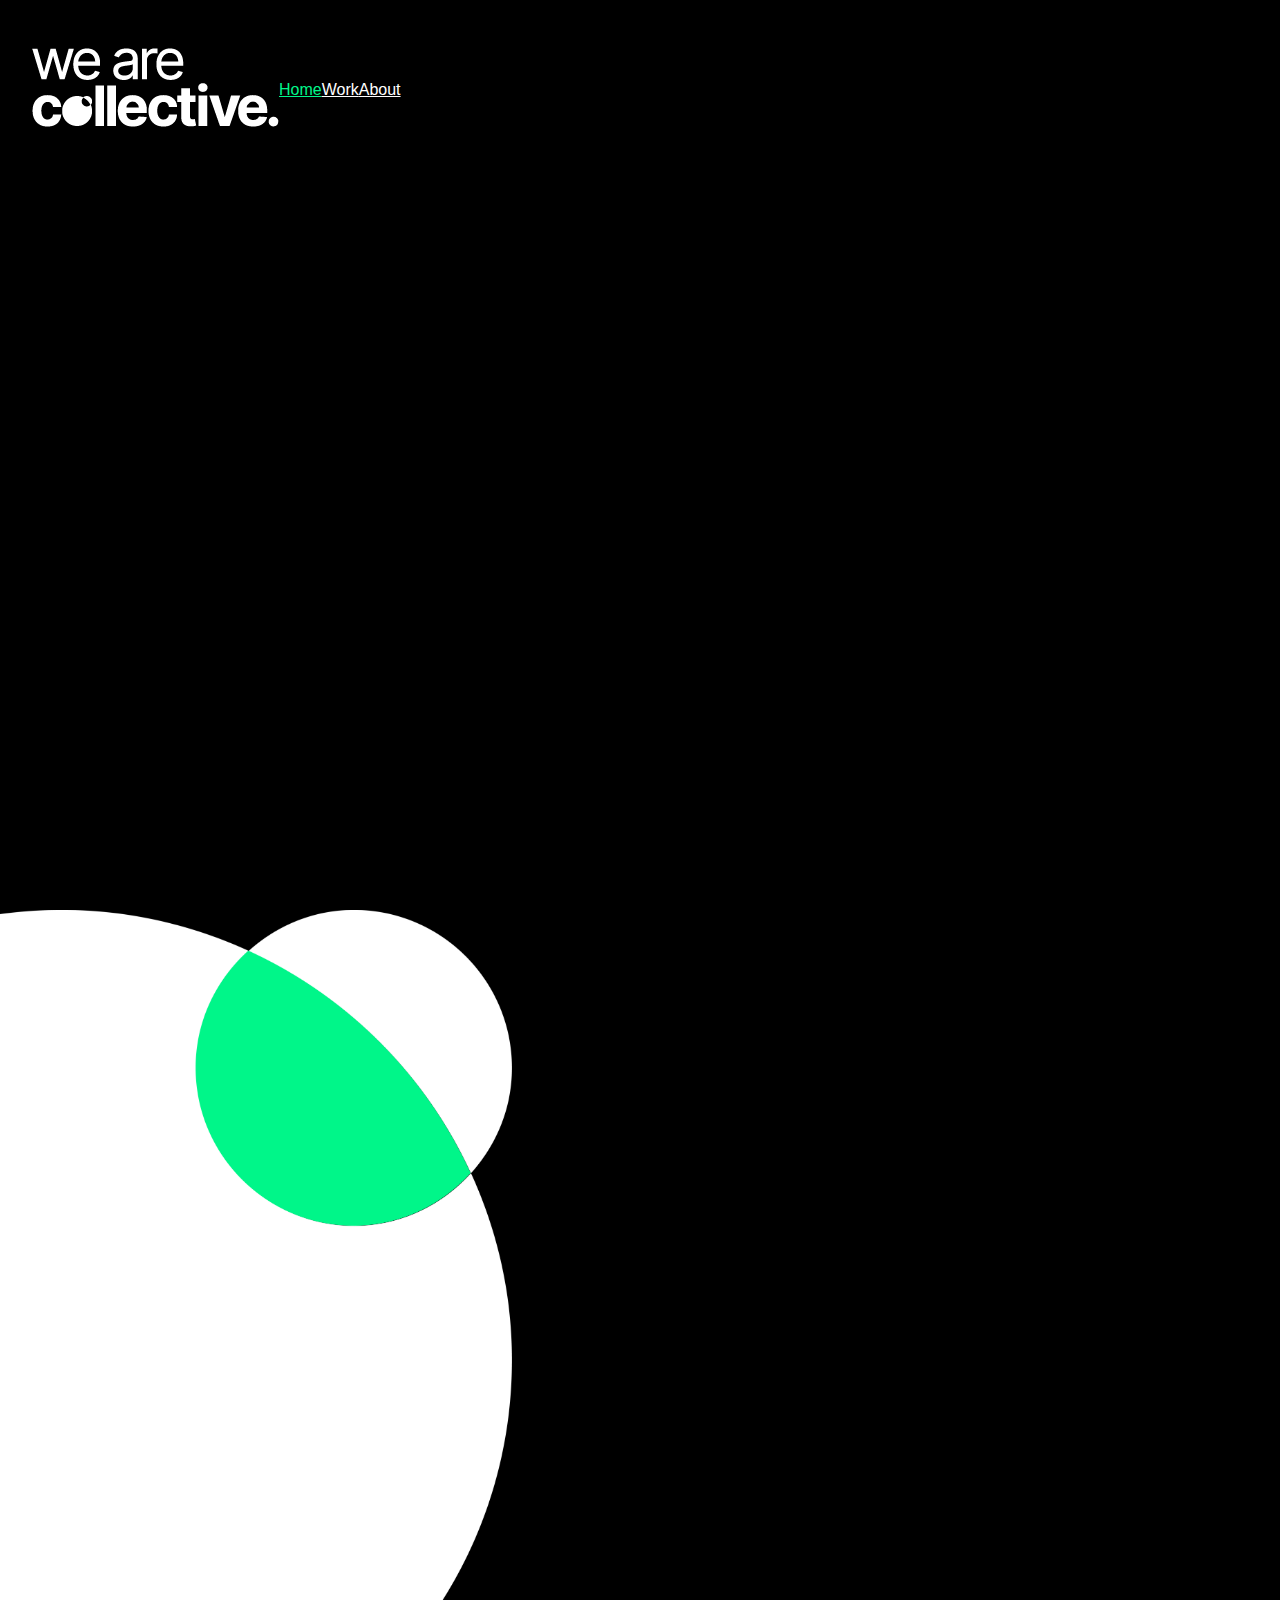
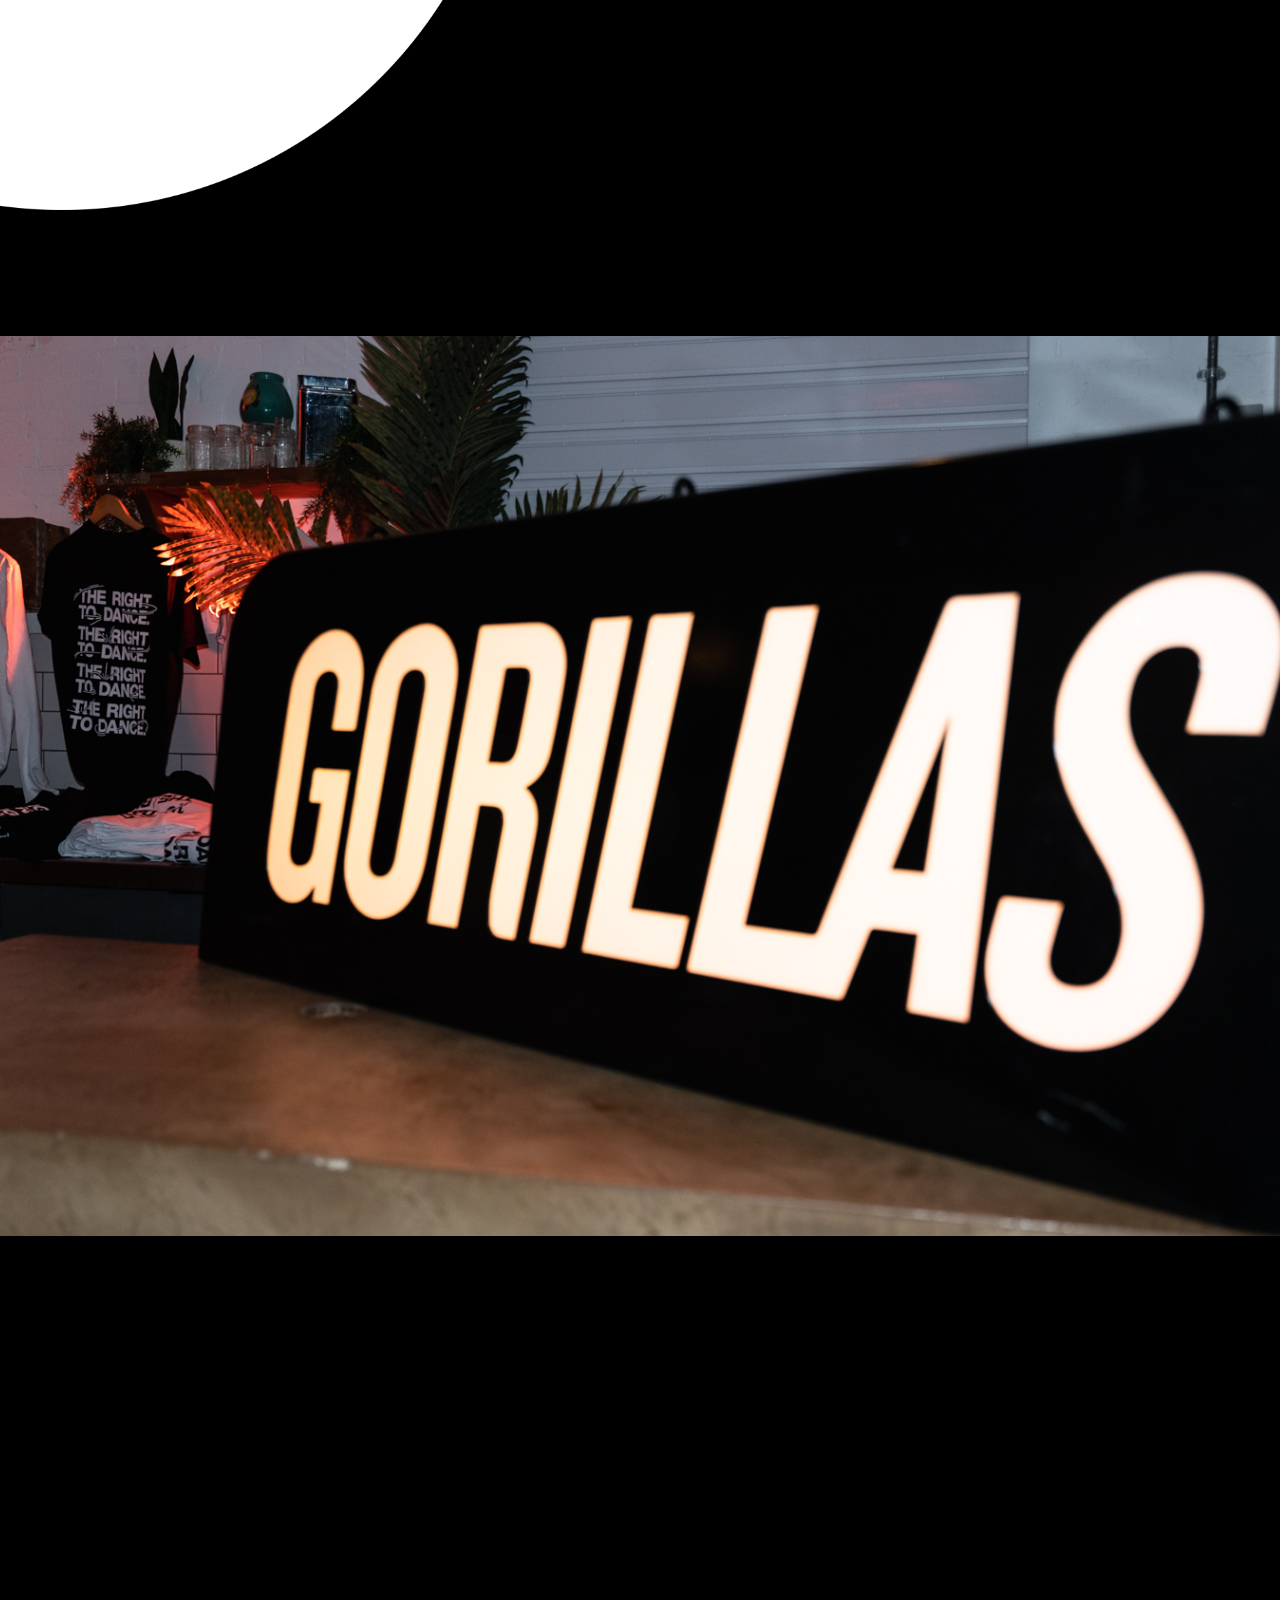
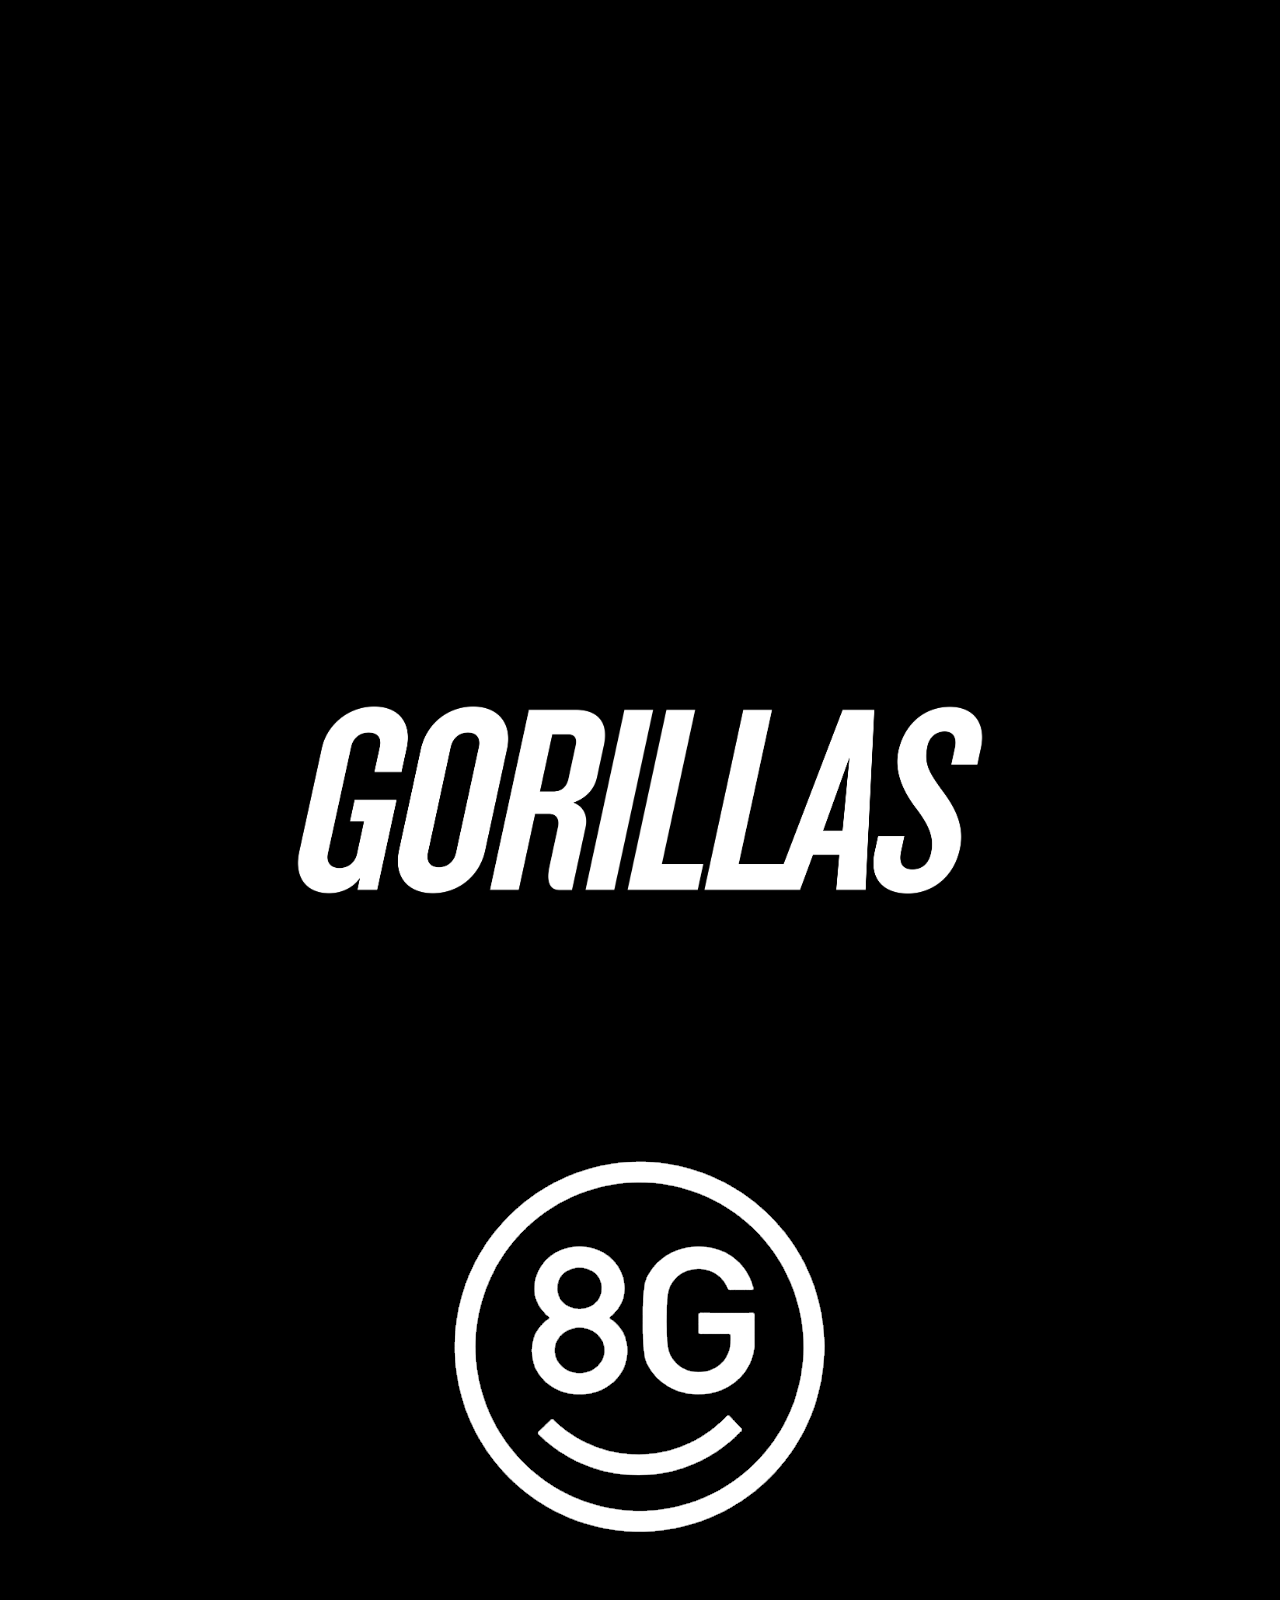
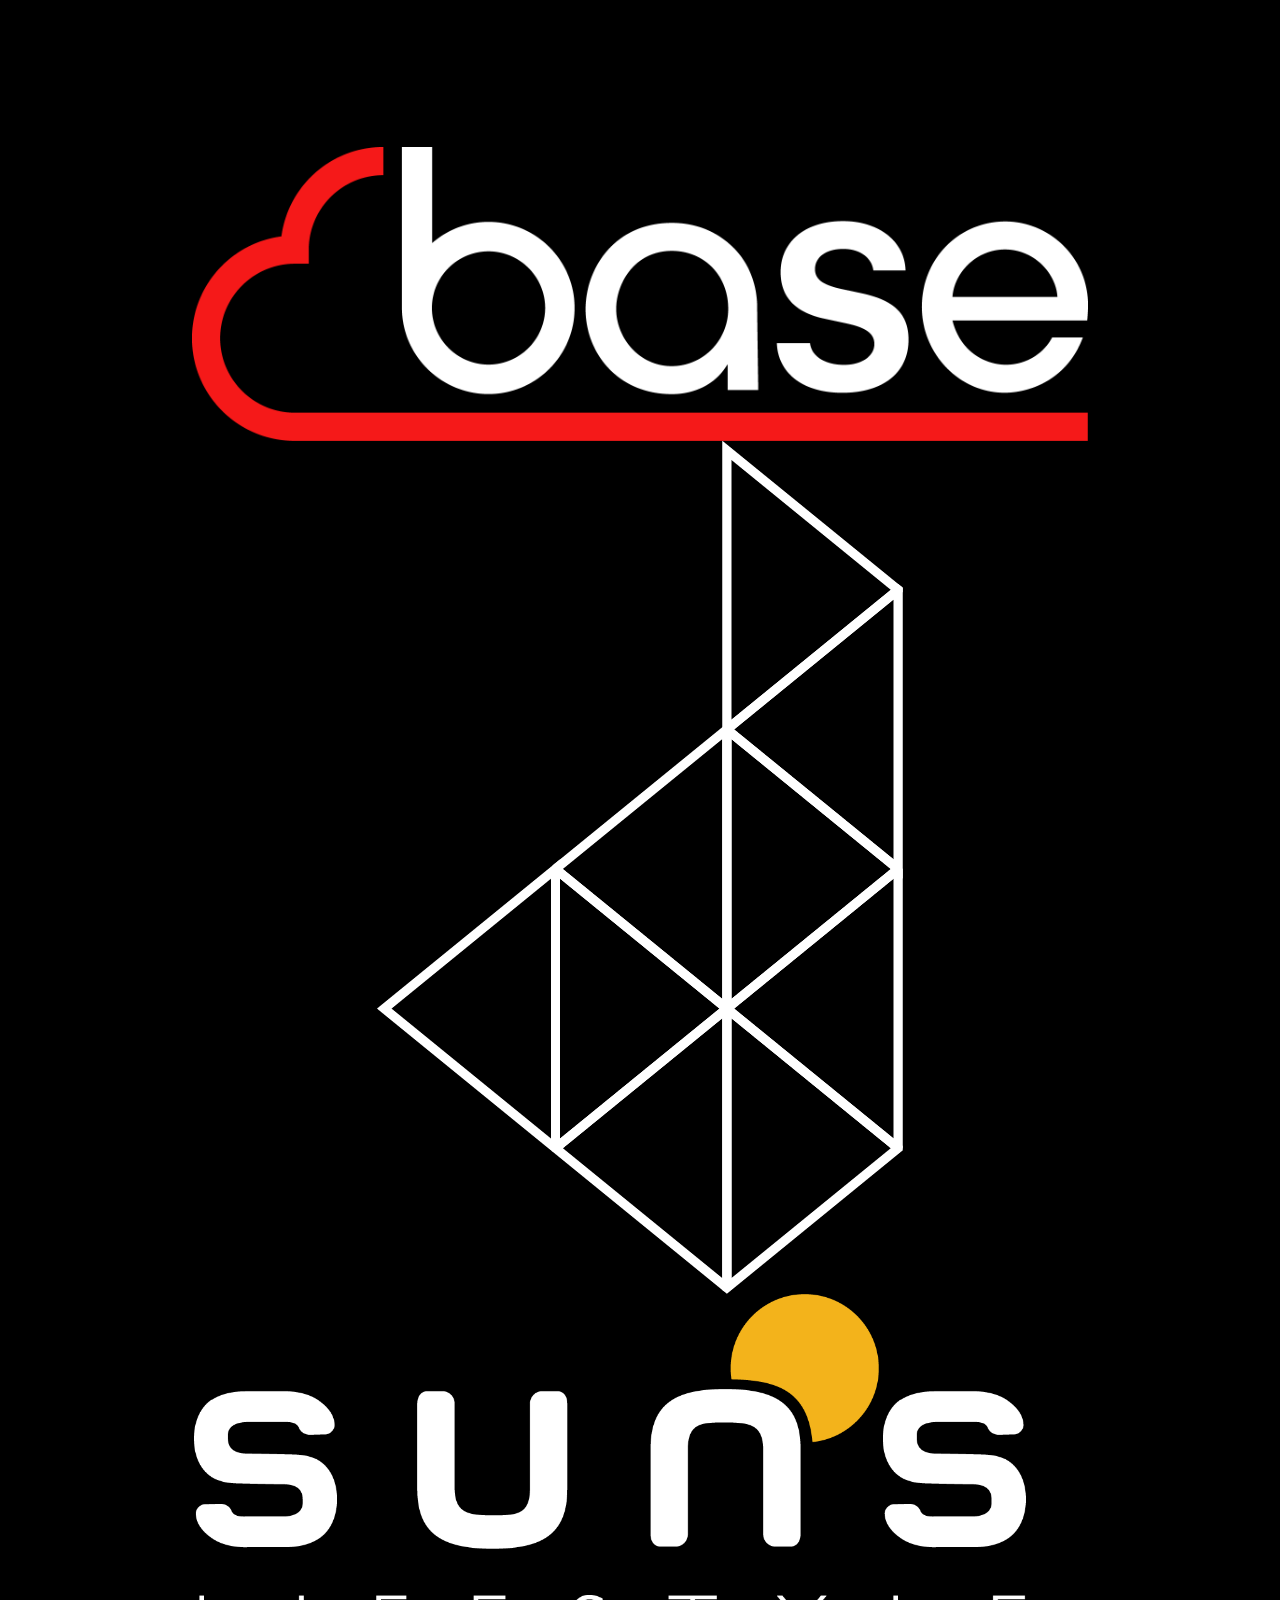
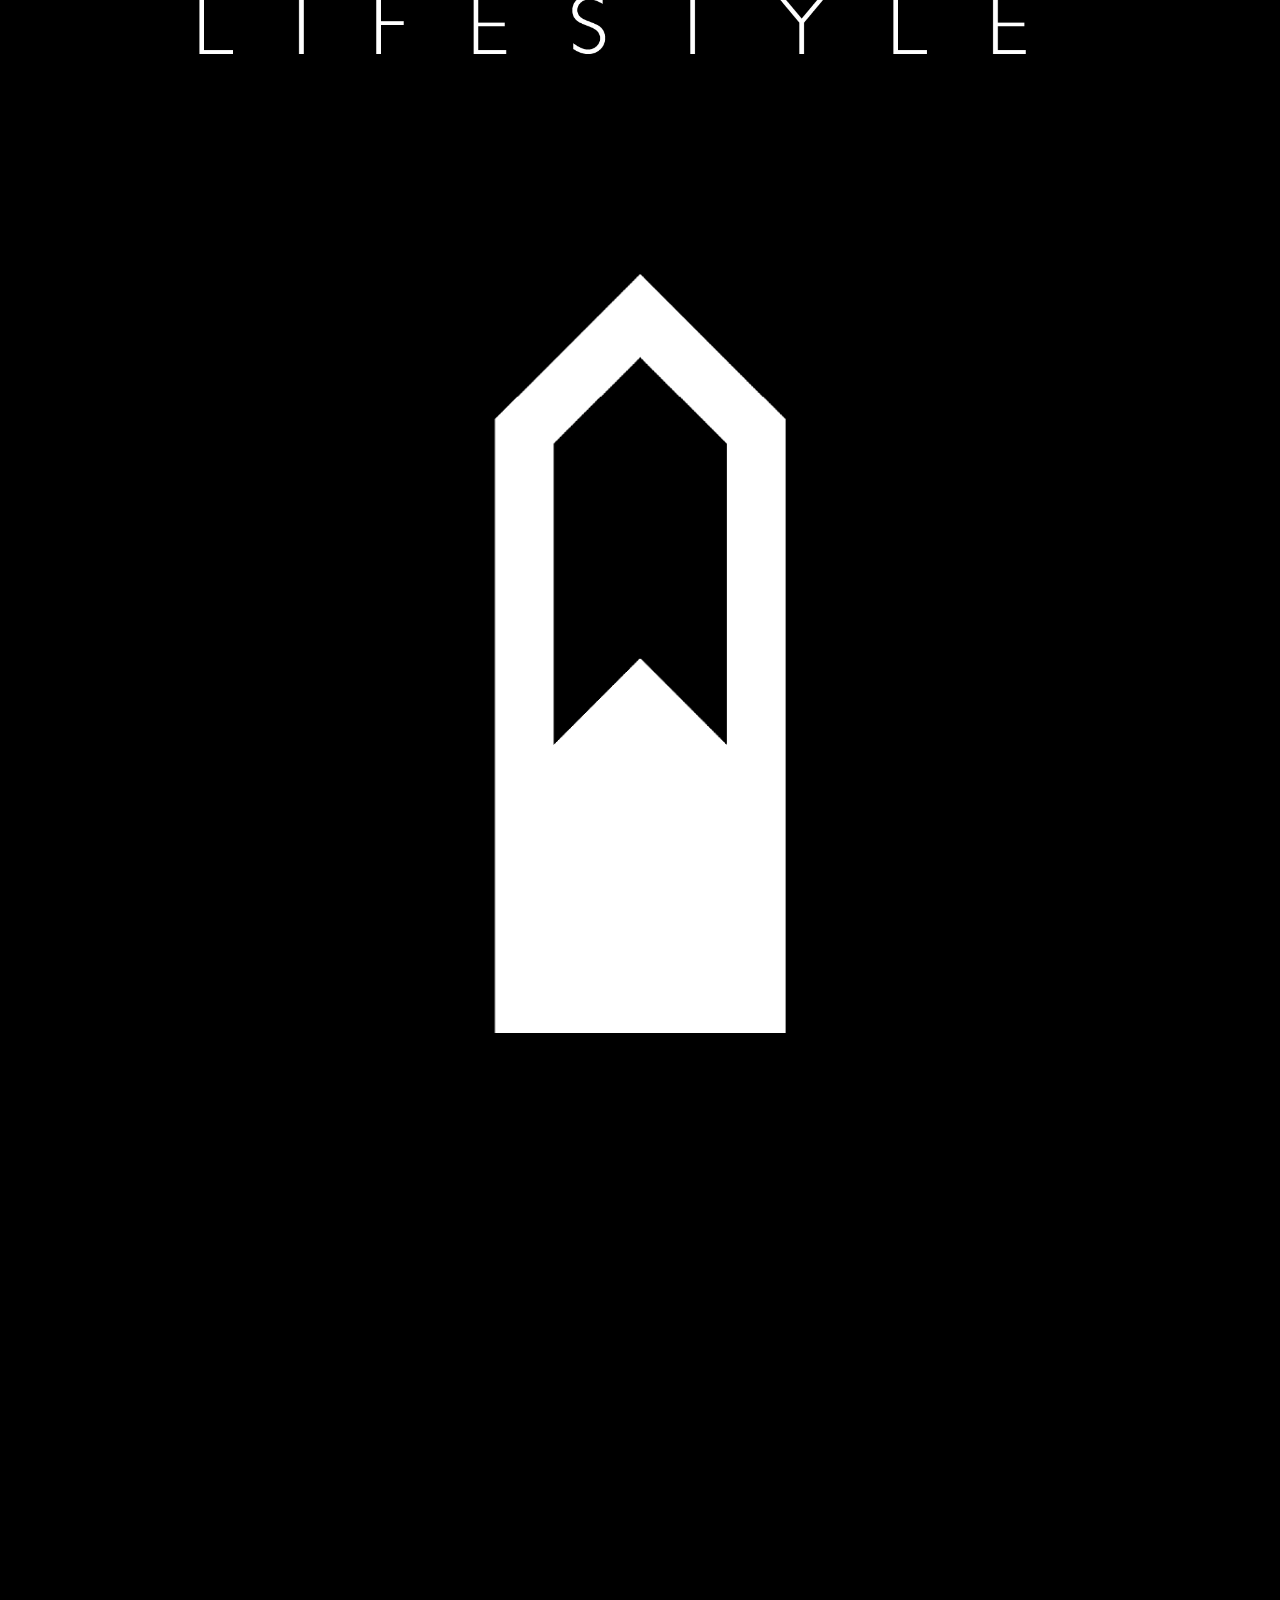
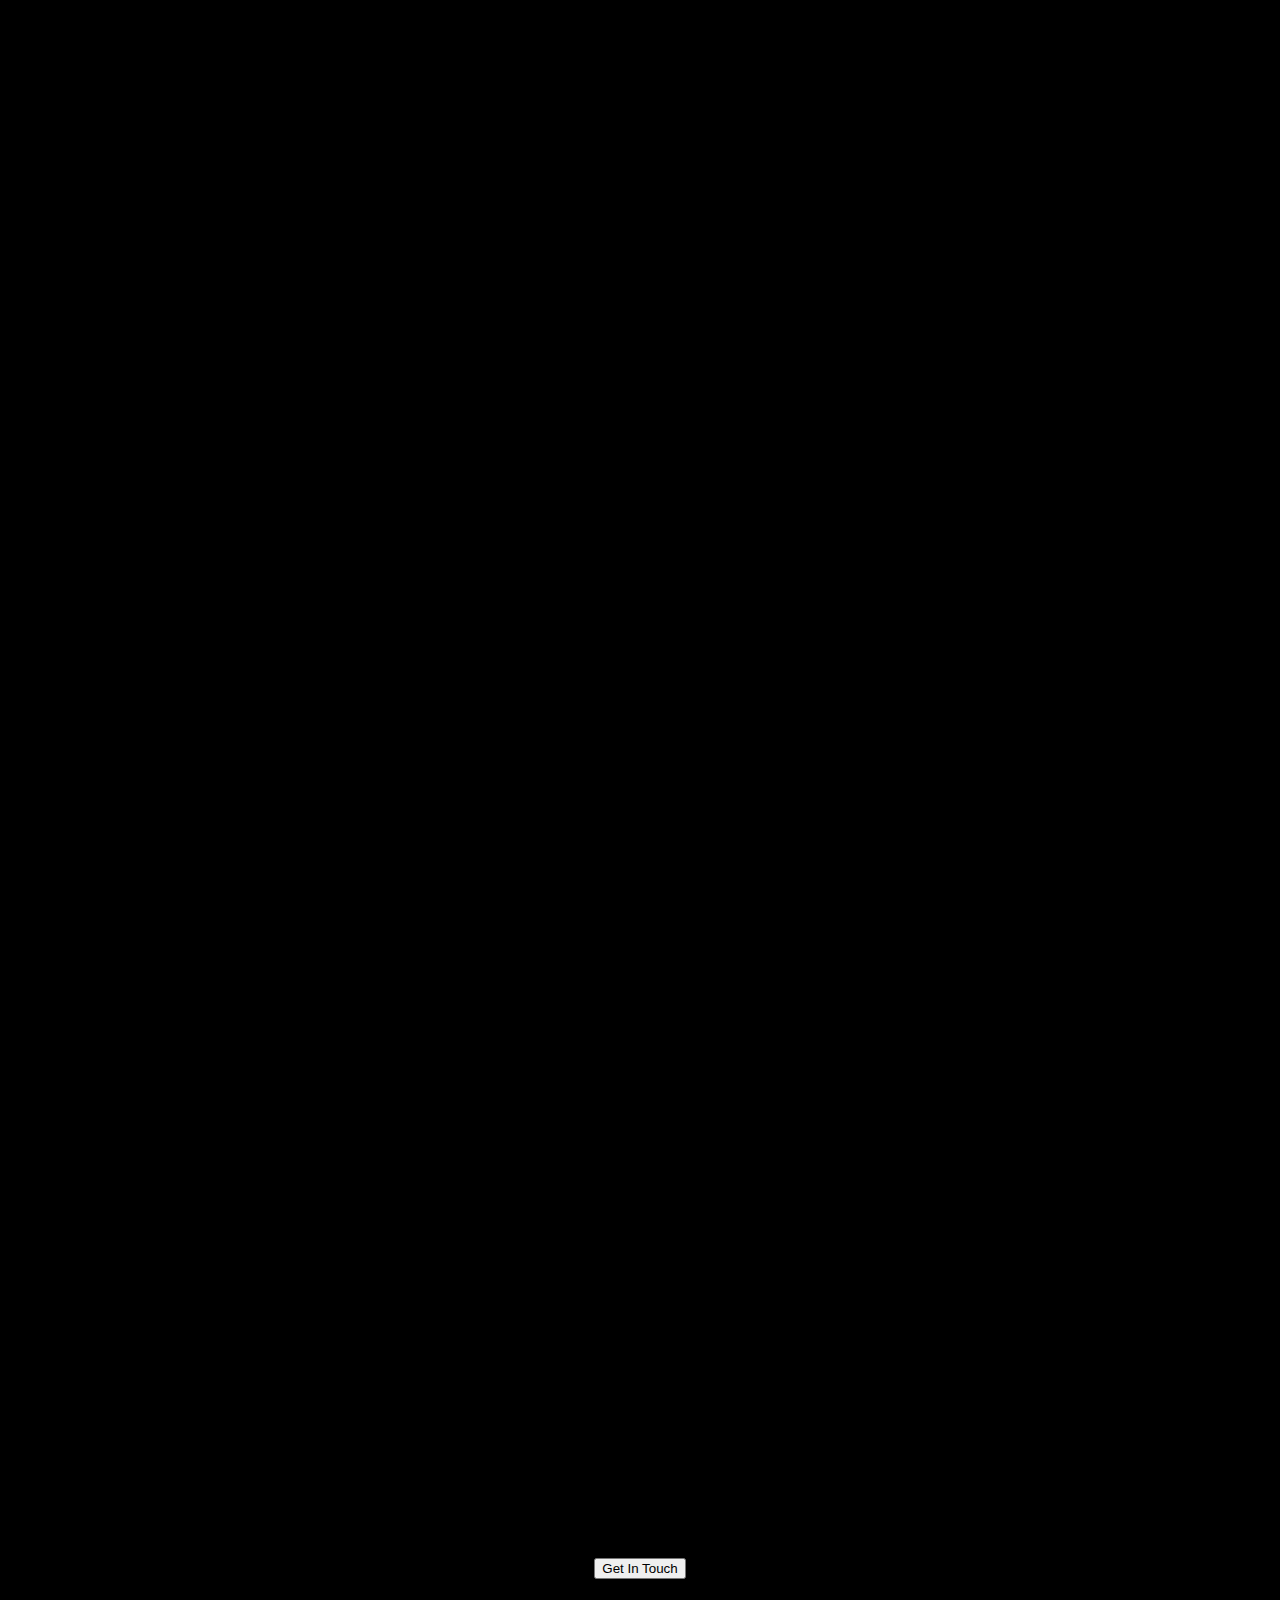
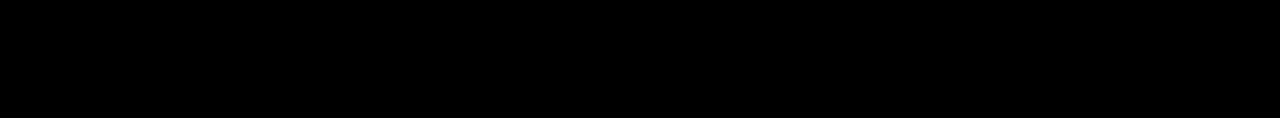
==== commit e132b0ac: "Big commit before styling carousel and refining page" ====
--- a/index.html
+++ b/index.html
@@ -42,19 +42,21 @@
         </div>
         <div class="container-fluid video">
             <div class="ratio ratio-16x9">
-                <video src="assets/video/Homepage_TextMotion_Loop.mp4" muted disablePictureInPicture loop autoplay></video>
+                <video src="assets/video/Homepage_TextMotion_Stay.mp4" muted disablePictureInPicture autoplay></video>
             </div>
         </div>
     </section>
 
     <section class="container-fluid green reveal">
-        <div id="greenBanner" class="row reveal sticky"></div>
+        <div id="greenBanner" class="row sticky active"></div>
         <div class="row hidden-text">
-            <div class="col-5 icon">
+            <div class="col-3 icon">
                 <img class="img-fluid image-cover" id="wacIcon" src="assets/images/wac_circle_icon_green.png" alt="">
             </div>
-            <div class="col-7">
-                <h2>Caption</h2>
+            <div class="col-9 text-holder">
+                <h2>
+                    We know what good content looks like and we aren't afraid to say it.<br/><br/> wac is formed by a team of expert creatives with years of experience in the digital and advertising space! We are with you from concept to delivery We'll find what makes your business, campaign, product or service special and make it shine! 
+                </h2>
             </div>
         </div>
     </section>
@@ -70,9 +72,9 @@
                 </div>
                 <div class="item">
                   <img class="portfolio-img" src="assets/images/gorrilas4.jpg" />
-                  <div class="carousel-item-background">
-                    <video class="gorilla-content" src="assets/video/gorrilas_vid.mp4" controls></video>
-                  </div>
+                  <!--<div class="carousel-item-background">
+                    <video class="gorillaVid" src="assets/video/gorrilas_vid.mp4" controls preload disablePictureInPicture></video>
+                  </div>!-->
                 </div>
                 <div class="item">
                     <img class="portfolio-img" src="assets/images/gorrilas_3.jpg" />
@@ -85,6 +87,32 @@
         </div>
     </section>
 
+    <div class="container-fluid spacer2"></div>
+
+    <section class="container-fluid clients reveal">
+        <div class="split-slideshow">
+            <div class="slideshow">
+              <div class="slider">
+                <div class="item">
+                  <img class="portfolio-img" src="assets/images/digme_1.jpg" />
+                </div>
+                <div class="item">
+                  <img class="portfolio-img" src="assets/images/digme_2.jpg" />
+                  <div class="carousel-item-background">
+                    <video class="digmeVid" src="assets/video/digmeVid.mp4" controls preload disablePictureInPicture></video>
+                  </div>
+                </div>
+                <div class="item">
+                    <img class="portfolio-img" src="assets/images/digme_3.jpg" />
+                  </div>
+              </div>
+            </div>
+            <div class="slideshow-text">
+              <div class="item"></div>
+            </div>
+        </div>
+    </section>
+
     <section class="container-fluid logo-holder reveal">
         <div class="row logo-row m-5">
             <div class="col-2">
@@ -111,17 +139,17 @@
     <section class="container-fluid reveal">
         <div class="container-fluid video video-holder">
             <div class="row owners-panel">
-                <div class="col-5 owners-alex">
-                    <video class="josh" src="assets/video/WebAlex_Edit.mp4" muted disablePictureInPicture></video>
-                </div>
-                <div class="col-7 text-alex">
-                    <h2>Alex</h2>
-                </div>
-                <div class="col-7 text-josh">
-                    <h2>Josh</h2>
-                </div>
-                <div class="col-5 owners-josh">
-                    <video class="josh" src="assets/video/WebJosh_Edit.mp4" muted disablePictureInPicture></video>
+                <div class="col-6 owners-alex">
+                    <video class="alex" src="assets/video/WebAlex_Square(1).mp4" muted disablePictureInPicture></video>
+                </div>
+                <div class="col-6 owners-josh">
+                    <video class="josh" src="assets/video/WebJosh_Square(1).mp4" muted disablePictureInPicture></video>
+                </div>
+                <div class="col-8 owners-pair">
+                    <video class="pair" src="assets/video/WebPair_Square(1).mp4" muted disablePictureInPicture></video>
+                </div>
+                <div class="col-4 btn-lg">
+                    <button class="SendEmail">Get In Touch</button>
                 </div>
             </div>
         </div>
@@ -193,8 +221,37 @@
             }
         });
     </script>
+
+<script>
+  
+    // Getting video element using jQuery
+    var video = $("video");
+
+    // Check if video is ready to play
+    $(video).on('canplay', function () {
+        $(video).mouseover(function () {
+            $(this).get(0).play();
+        }).mouseout(function () {
+            $(this).get(0).pause();
+        })
+    });
+</script>
+
+    <script>
+
+        let clip = document.querySelector(".testVid")
+
+        clip.addEventListener("mouseover", function (e) {
+            clip.get(0).play();
+        })
+
+        clip.addEventListener("mouseout", function (e) {
+            clip.get(0).pause();
+        })
+
+    </script>
     <script src="assets/js/index.js"></script>
-    <script src="assets/js/sticky.js"></script>
     <script src="assets/js/script.js"></script>
+    <script src="assets/js/email.js"></script>
 </body>
 </html>--- a/assets/css/style.css
+++ b/assets/css/style.css
@@ -28,6 +28,11 @@
   height: 14vh;
 }
 
+.spacer2 {
+  background-color: #000000;
+  height: 13vh;
+}
+
 /* navbar */
 
 .nav {
@@ -112,7 +117,7 @@
 
 .icon {
   height: 100%;
-  padding-right: 20rem;
+  padding-right: 0rem;
   display: flex;
   padding-left: 0;
 }
@@ -150,9 +155,17 @@
 }
 
 section h2{
-  font-size: 40px;
+  font-size: 2.4vw;
   text-align: center;
-  text-transform: uppercase;
+}
+
+.text-holder {
+  height: 41vh;
+}
+
+.text-holder h2 {
+  color: #000000;
+  font-weight: 900;
 }
 
 section .text-container{
@@ -263,13 +276,6 @@
 }
 
 .slideshow.slideshow-right {
-left: 0;
-z-index: 1;
-width: 50vw;
-pointer-events: none;
-}
-
-.slideshow.slideshow-right:nth-child(3) {
 left: 0;
 z-index: 1;
 width: 50vw;
@@ -300,7 +306,7 @@
 line-height: 0.8;
 }
 
-.gorilla-content {
+.gorillaVid, .digmeVid {
 max-width: 90vw;
 height: 82vh;
 }
@@ -345,12 +351,24 @@
 align-items: center;
 color: #ffffff;
 background: #000000;
-} 
+}
+
+.alex {
+  height: 60vh;
+  width: auto;
+  overflow: hidden;
+}
 
 .josh {
-height: 50vh;
-width: auto;
-overflow: hidden;
+  height: 60vh;
+  width: auto;
+  overflow: hidden;
+}
+
+.pair {
+  height: 60vh;
+  width: auto;
+  overflow: hidden;
 }
 
 .owners-panel {
@@ -358,15 +376,22 @@
 }
 
 .owners-alex {
-display: flex;
-align-items: center;
-justify-content: flex-start;
+  display: flex;
+  align-items: center;
+  justify-content: flex-end;
+}
+
+.owners-pair {
+  display: flex;
+  align-items: center;
+  justify-content: flex-end;
 }
 
 .owners-josh {
-display: flex;
-align-items: center;
-justify-content: flex-end;
+  display: flex;
+  align-items: center;
+  justify-content: flex-start;
+  margin-top: 63px;
 }
 
 .text-alex {
@@ -385,6 +410,15 @@
 padding-top: 25px;
 }
 
+.btn-lg {
+  display: flex;
+  justify-content: center;
+  height: 31vh;
+  align-items: center;
+  border: none;
+  padding: 10px;
+  font-size: 2rem;
+}
 
 @media (max-width: 767px) {
 .slideshow-text {
@@ -404,9 +438,9 @@
 
 .reveal{
   position: relative;
-  transform: translateY(40px);
+  transform: translateY(10px);
   opacity: 1;
-  transition: 1.5s all ease;
+  transition: 1s all ease;
 }
 
 .reveal.active{
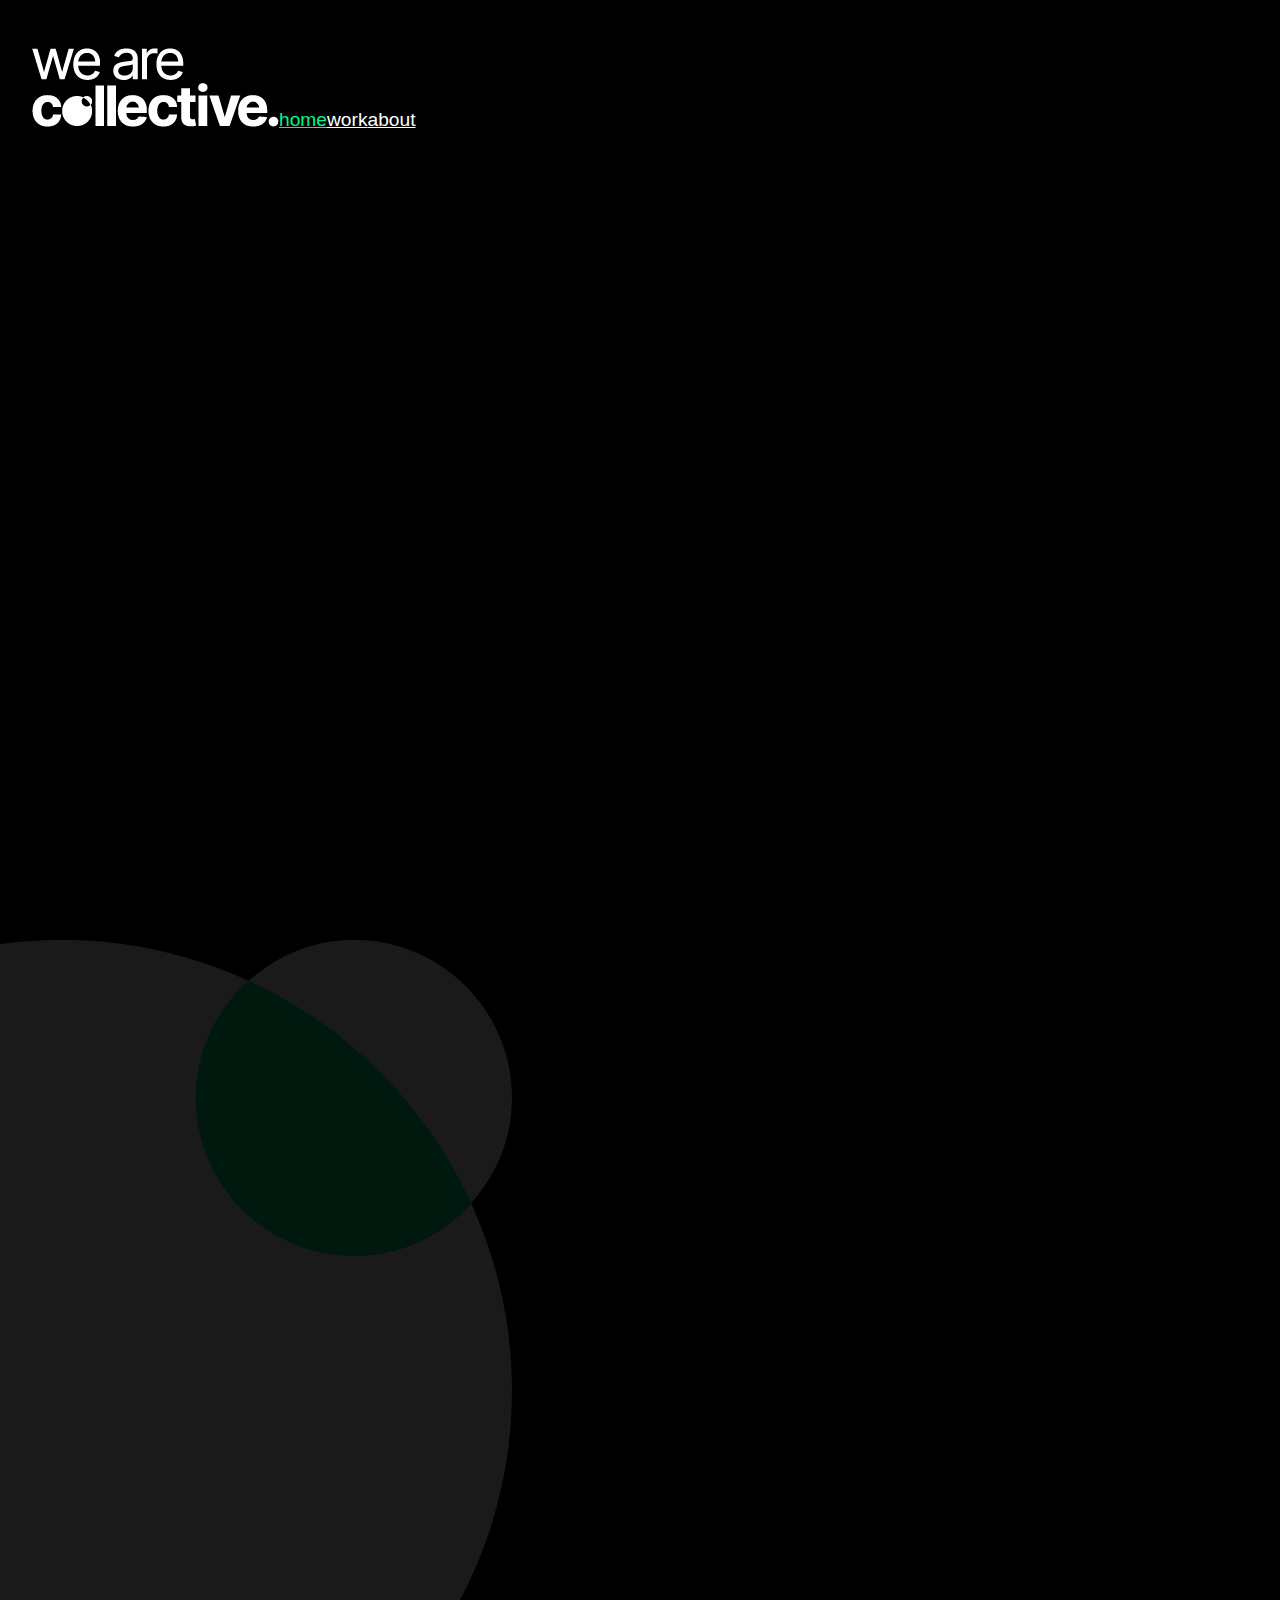
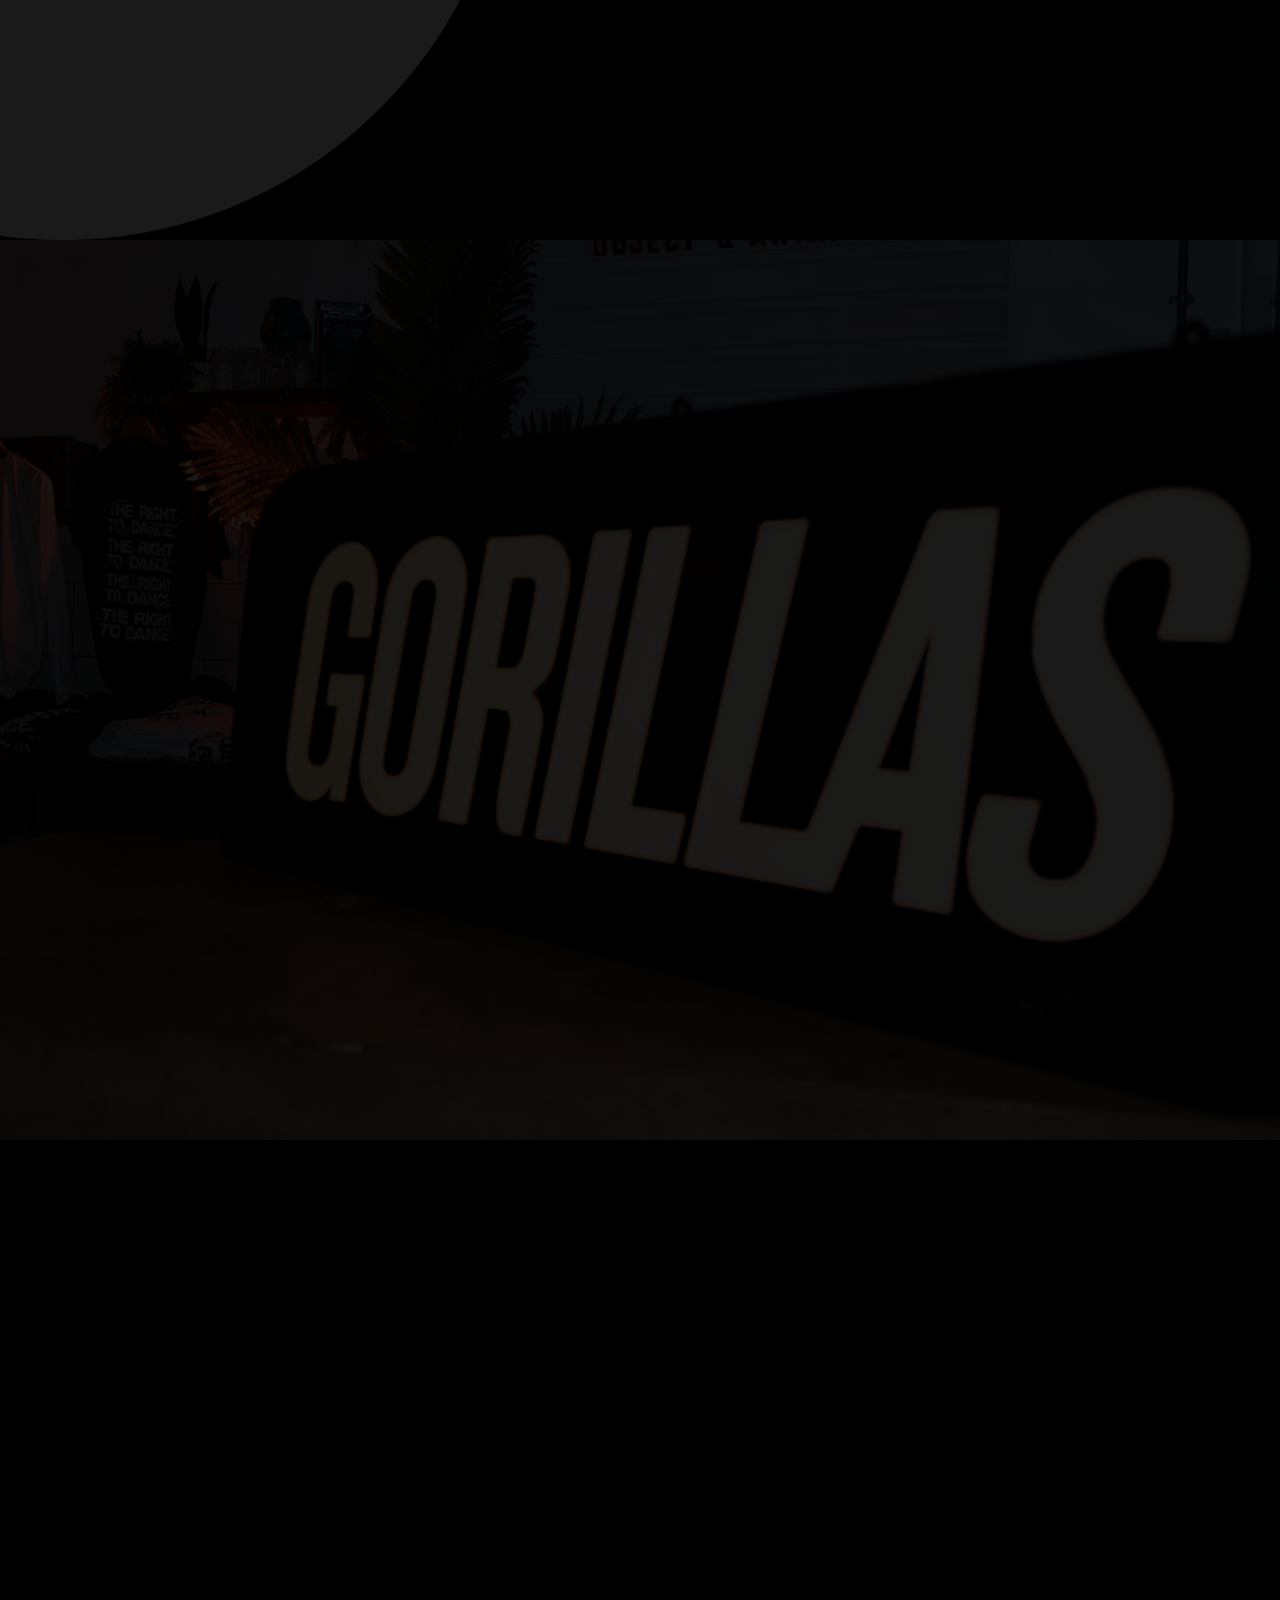
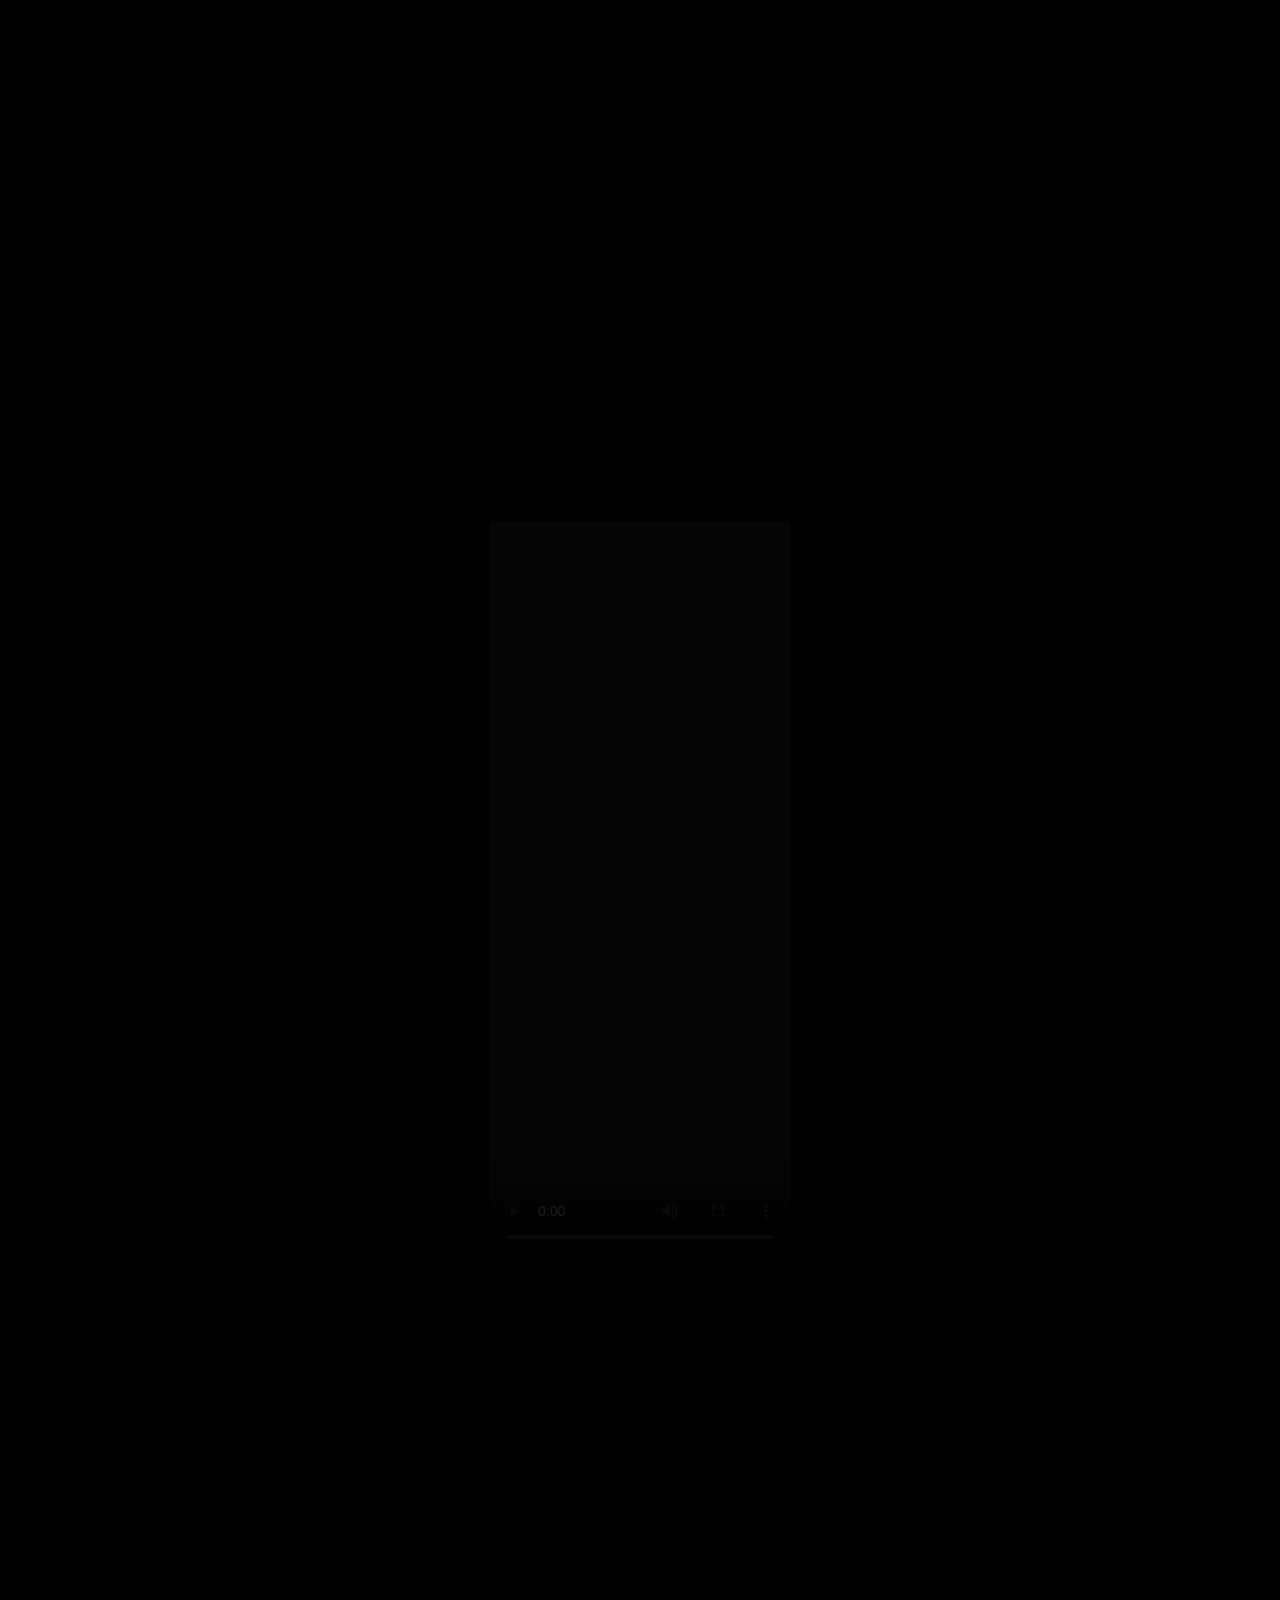
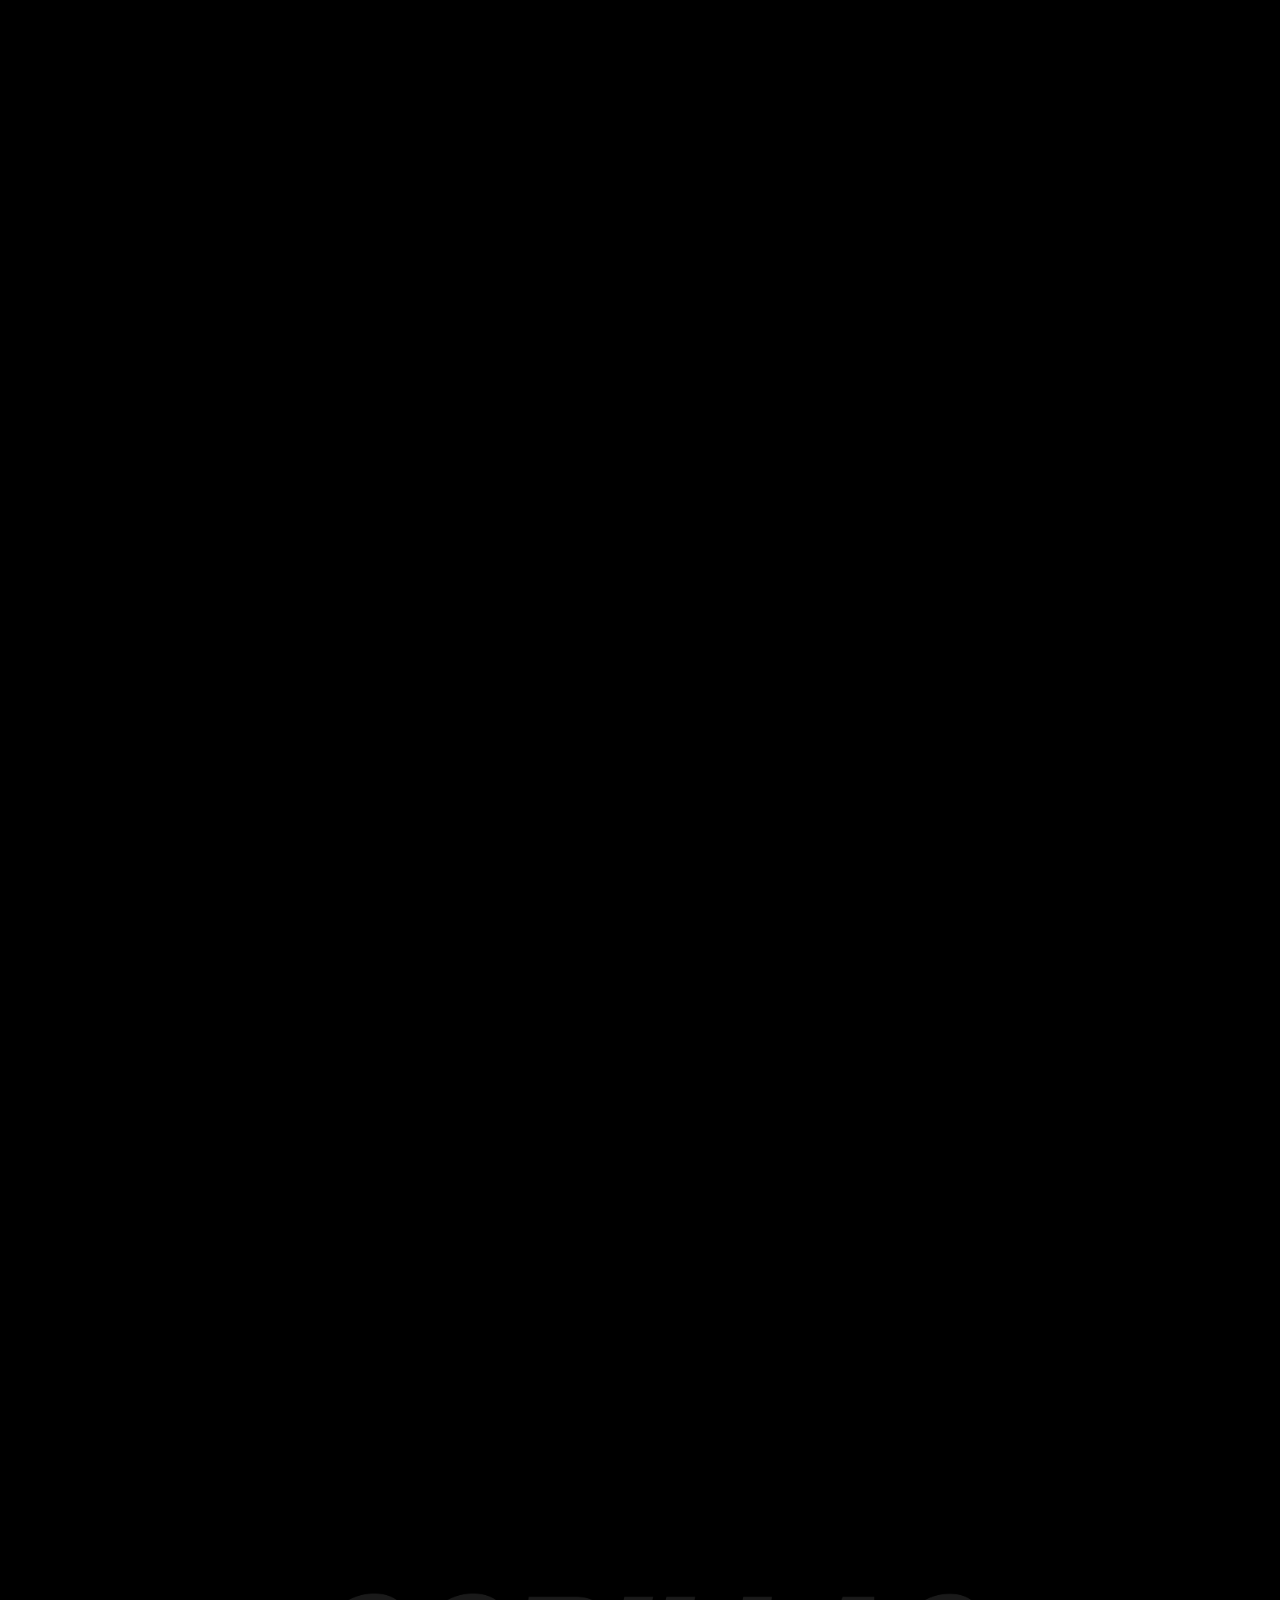
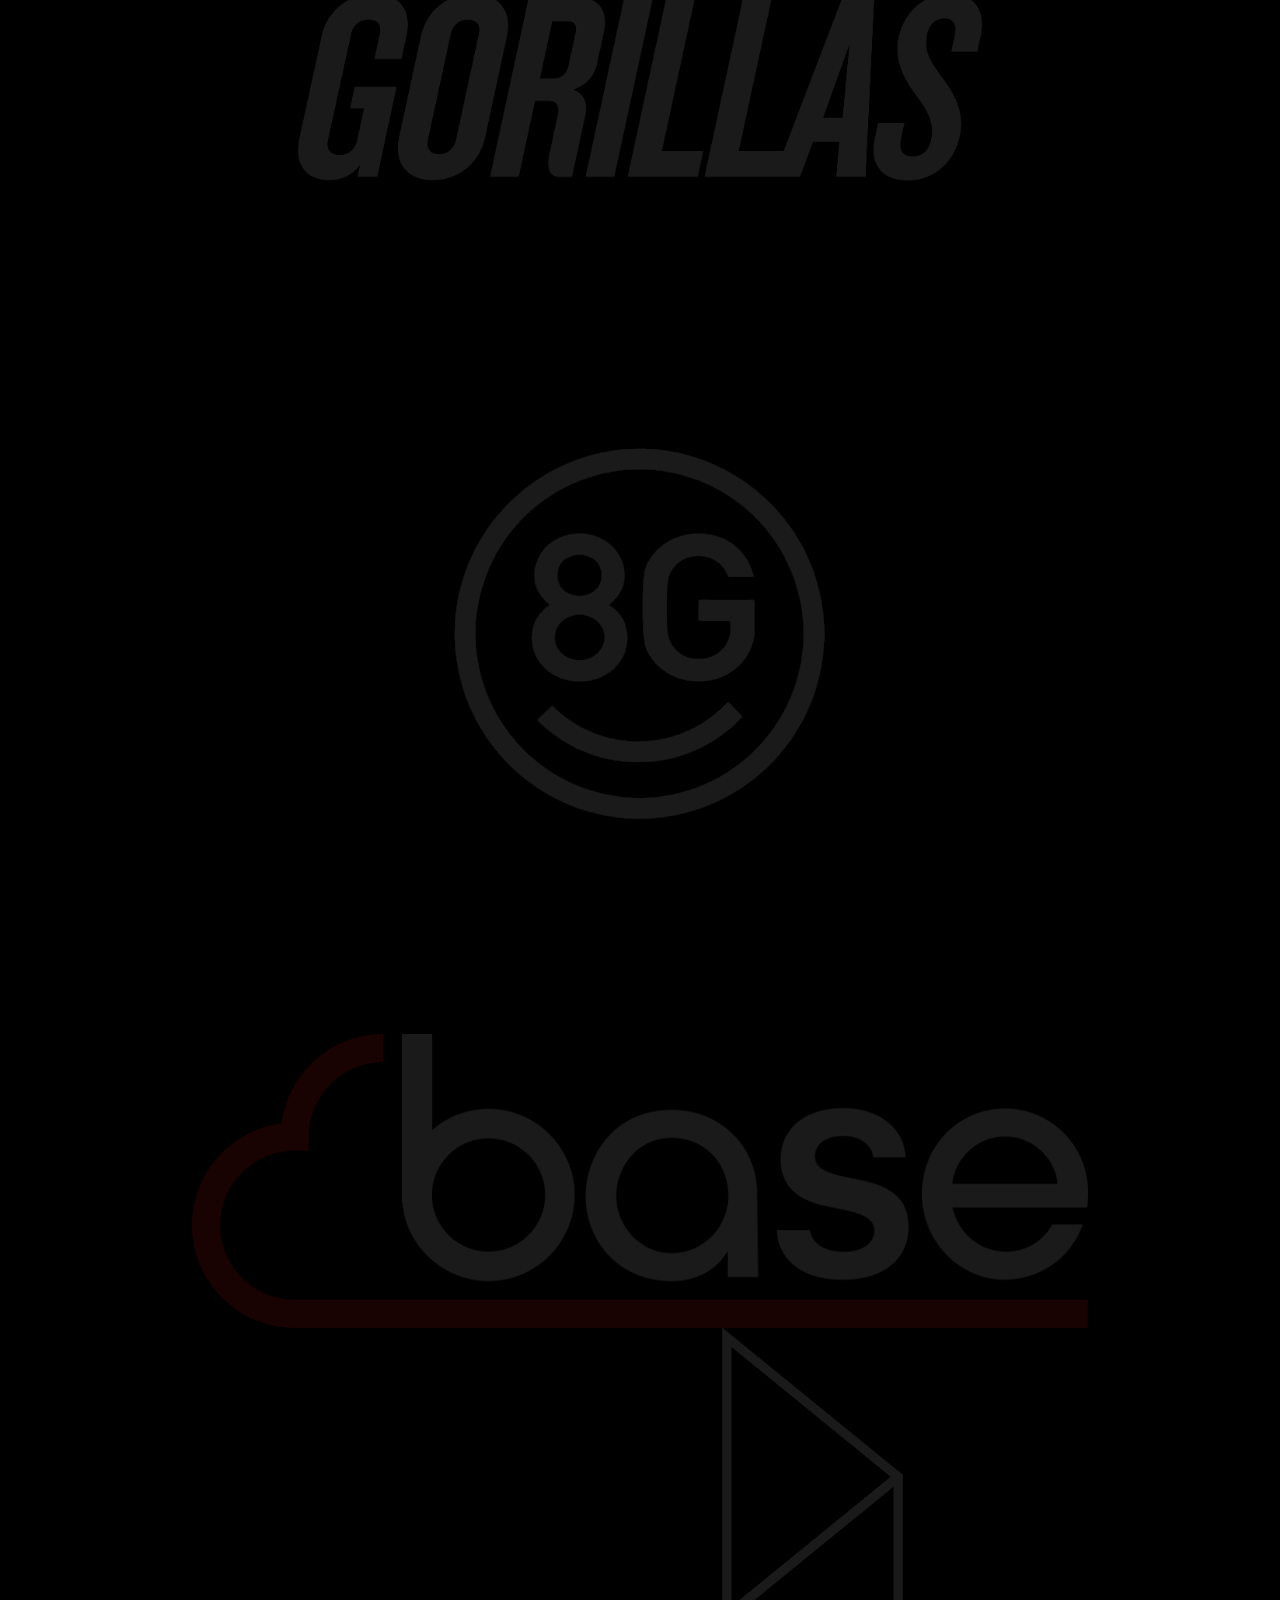
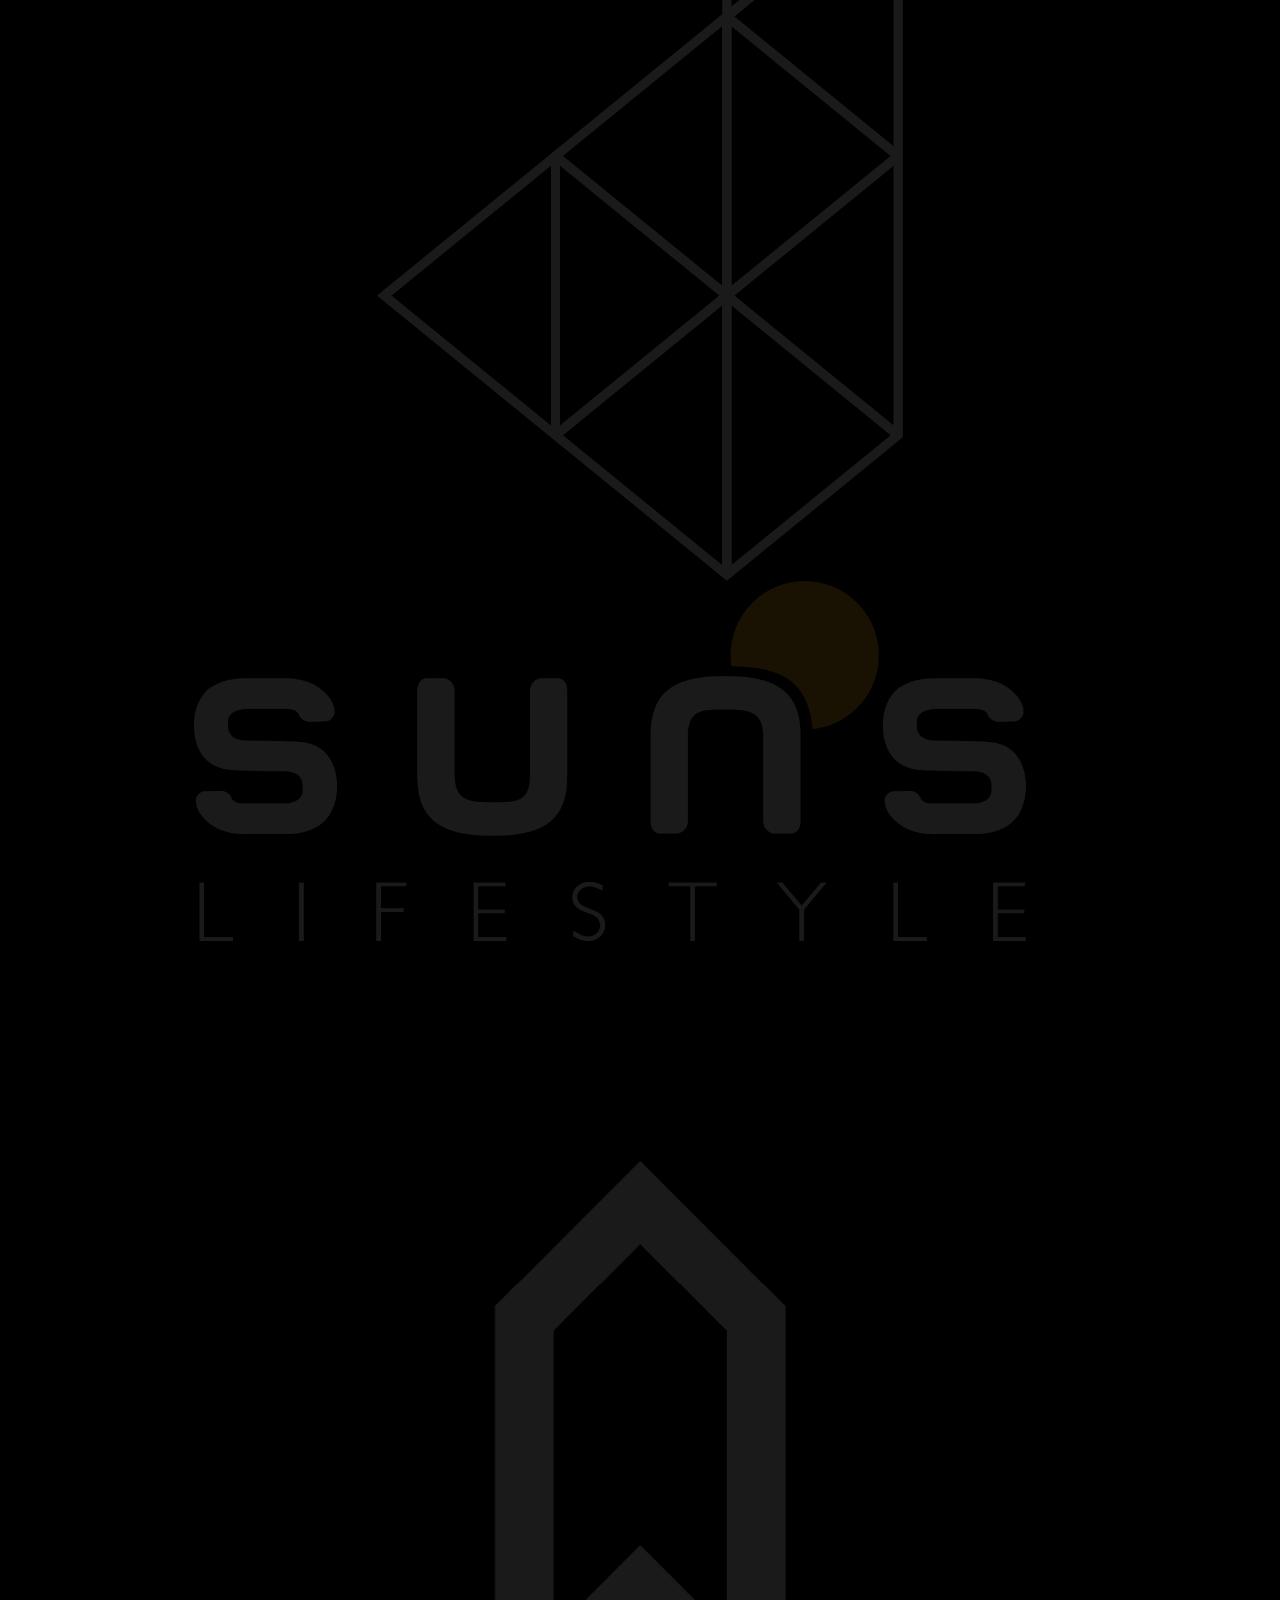
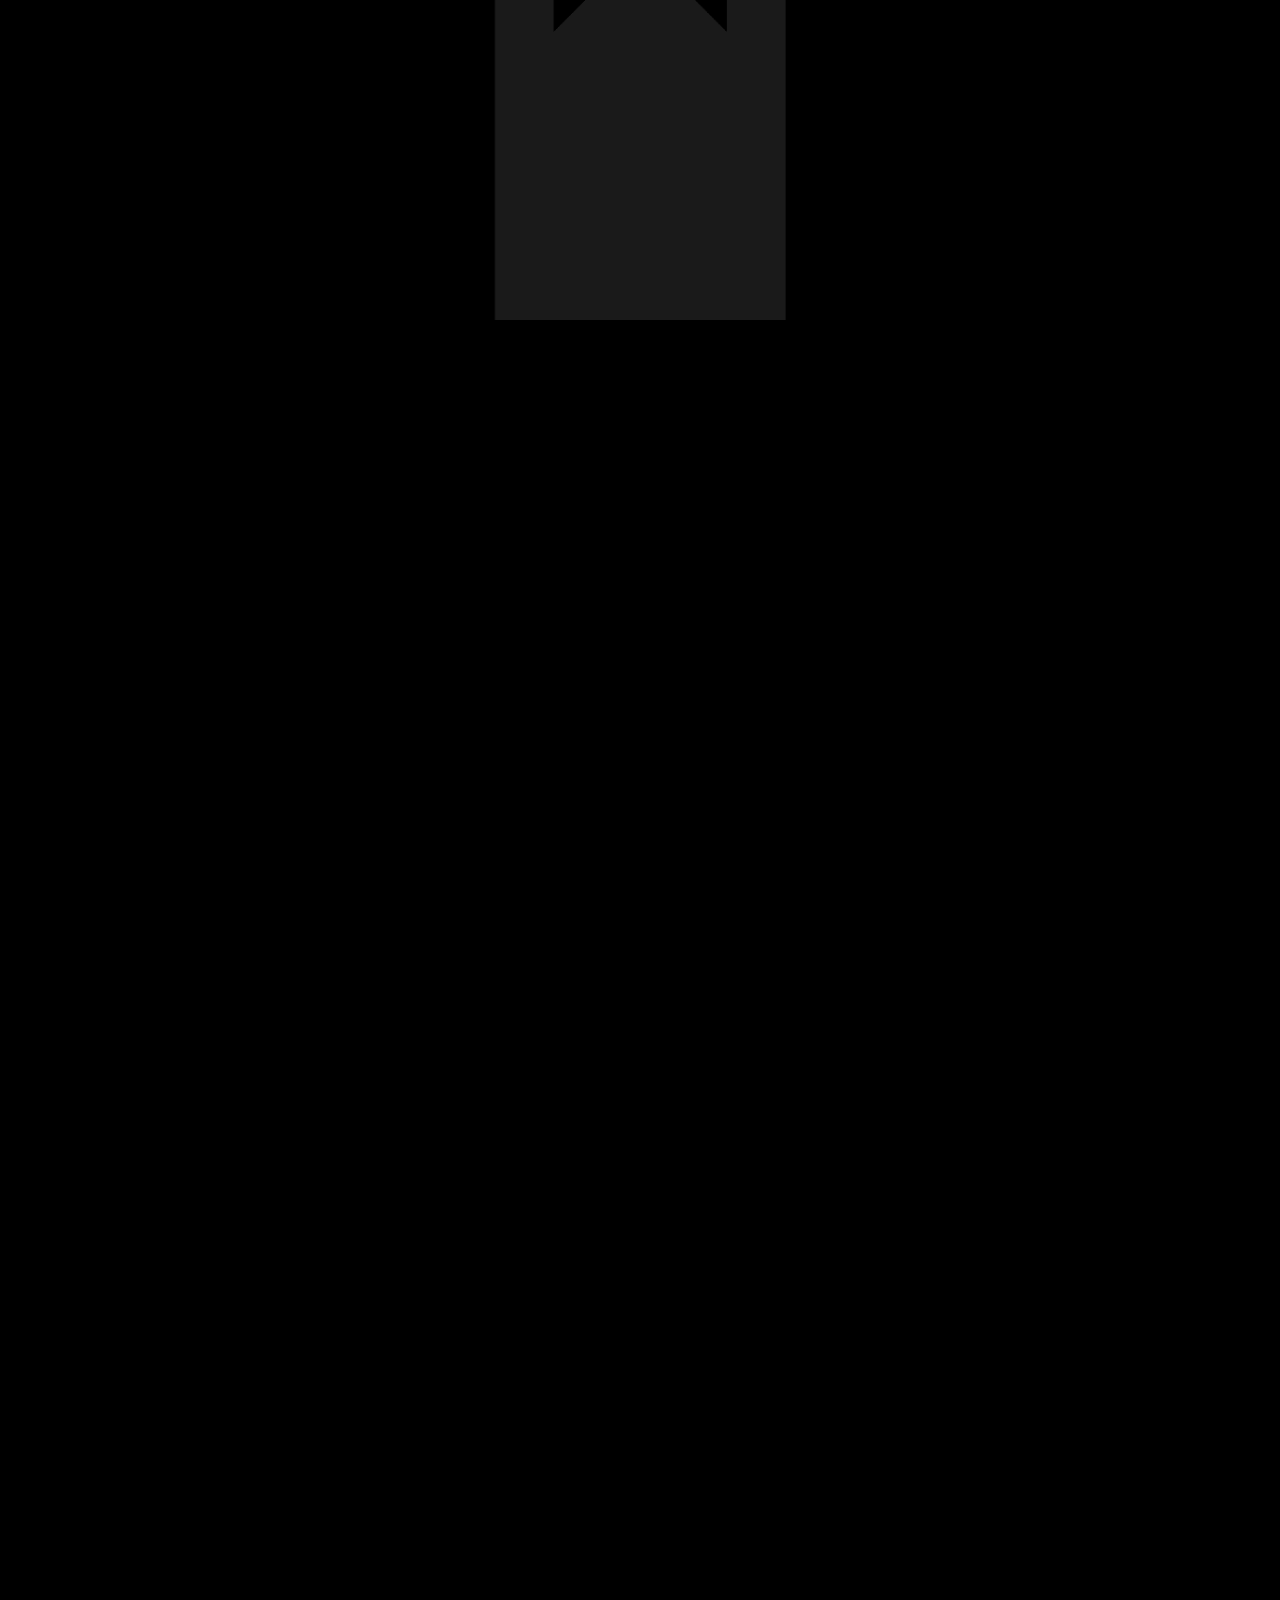
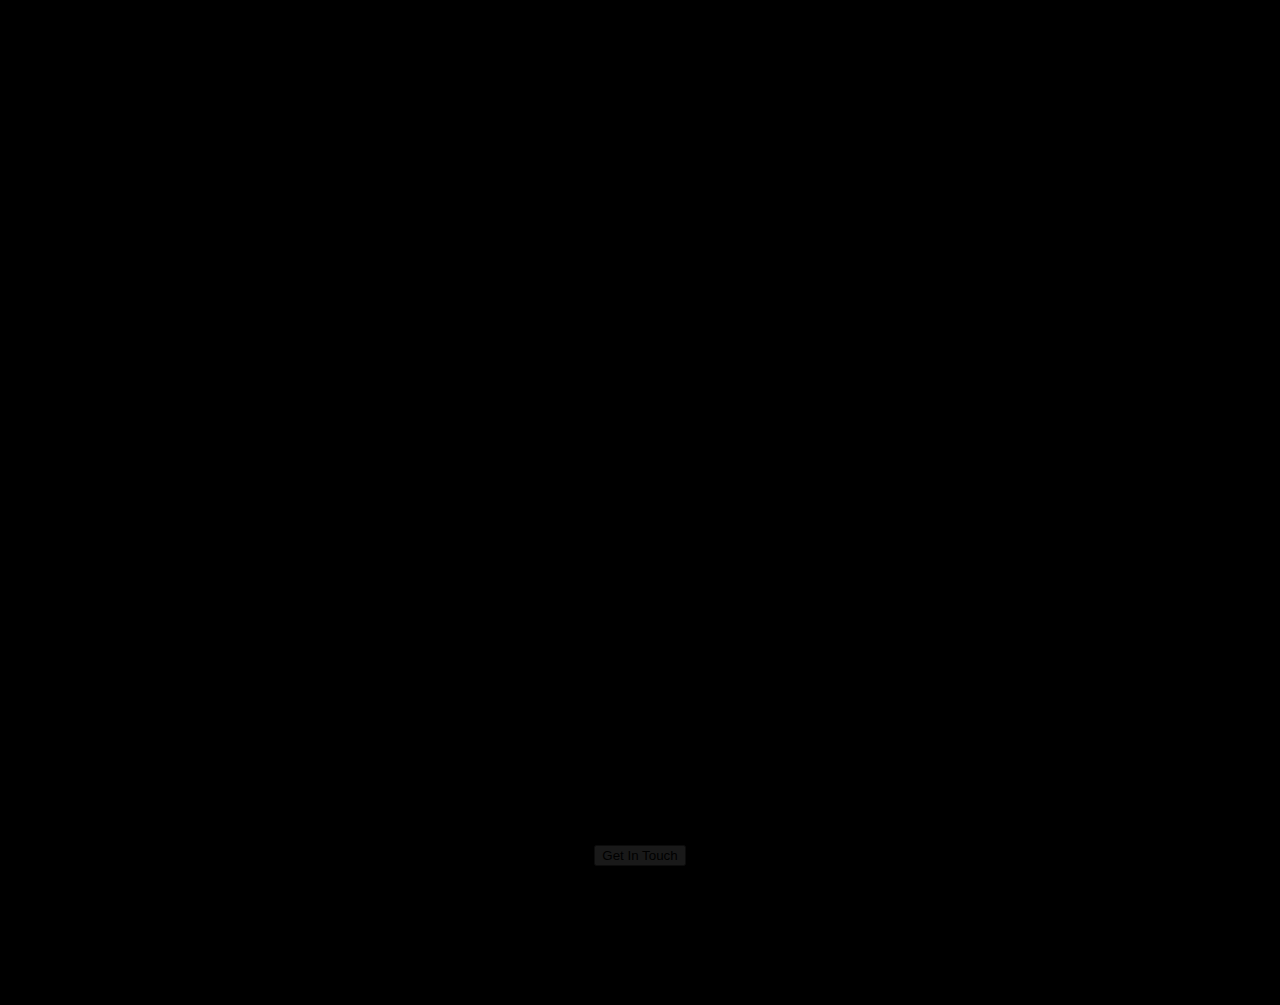
==== commit d94373d5: "Personalised carousel making it sticky on contact with video content scrolling through" ====
--- a/index.html
+++ b/index.html
@@ -19,7 +19,6 @@
 <body>
 
     <!--Navbar-->
-
 
     <section class="container-fluid landing">
         <div class="container-fluid nav-box">
@@ -61,8 +60,6 @@
         </div>
     </section>
 
-    <div class="container-fluid spacer"></div>
-
     <section class="container-fluid clients reveal">
         <div class="split-slideshow">
             <div class="slideshow">
@@ -72,9 +69,6 @@
                 </div>
                 <div class="item">
                   <img class="portfolio-img" src="assets/images/gorrilas4.jpg" />
-                  <!--<div class="carousel-item-background">
-                    <video class="gorillaVid" src="assets/video/gorrilas_vid.mp4" controls preload disablePictureInPicture></video>
-                  </div>!-->
                 </div>
                 <div class="item">
                     <img class="portfolio-img" src="assets/images/gorrilas_3.jpg" />
@@ -85,33 +79,22 @@
               <div class="item"></div>
             </div>
         </div>
-    </section>
+        <!--
+        <div class="carousel-item-background">
+            <video class="gorillaVid" src="assets/video/gorrilas_vid.mp4" controls preload disablePictureInPicture></video>
+        </div>
+        -->
+    </section>
+
+    <section class="container-fluid client-videos reveal">
+        <div class="carousel-item-background">
+            <video class="gorillaVid" src="assets/video/gorrilas_vid.mp4" controls preload disablePictureInPicture></video>
+        </div>
+    </section>
+
+    <section class=""></section>
 
     <div class="container-fluid spacer2"></div>
-
-    <section class="container-fluid clients reveal">
-        <div class="split-slideshow">
-            <div class="slideshow">
-              <div class="slider">
-                <div class="item">
-                  <img class="portfolio-img" src="assets/images/digme_1.jpg" />
-                </div>
-                <div class="item">
-                  <img class="portfolio-img" src="assets/images/digme_2.jpg" />
-                  <div class="carousel-item-background">
-                    <video class="digmeVid" src="assets/video/digmeVid.mp4" controls preload disablePictureInPicture></video>
-                  </div>
-                </div>
-                <div class="item">
-                    <img class="portfolio-img" src="assets/images/digme_3.jpg" />
-                  </div>
-              </div>
-            </div>
-            <div class="slideshow-text">
-              <div class="item"></div>
-            </div>
-        </div>
-    </section>
 
     <section class="container-fluid logo-holder reveal">
         <div class="row logo-row m-5">
@@ -201,16 +184,16 @@
             });
     </script>
 -->
-     
+
     <script>
          $(window).scroll(function() {                  // assign scroll event listener
 
-            var fixmeTop = $('.spacer').offset().top; // get initial position of the elements
+            var fixmeTop = $('.split-slideshow').offset().top; // get initial position of the elements
             var currentScroll = $(window).scrollTop(); // get current position
 
             if (currentScroll >= fixmeTop) {           // apply position: fixed if you
-                $('.nav-box').addClass('.reveal').css({                      // scroll to that element or below it
-                    "z-index": "-100",
+                $('.split-slideshow').addClass('sticky active').css({                      // scroll to that element or below it
+                    "z-index": "-1",
                 });
             } else {                                   // apply position: static
                 $('.nav-box').css({                      // if you scroll above it
@@ -222,6 +205,7 @@
         });
     </script>
 
+
 <script>
   
     // Getting video element using jQuery
--- a/assets/css/style.css
+++ b/assets/css/style.css
@@ -8,6 +8,7 @@
   background: #000000;
   overflow: auto;
   overflow-x: hidden;
+  text-transform: lowercase;
 }
 
 section{
@@ -30,7 +31,7 @@
 
 .spacer2 {
   background-color: #000000;
-  height: 13vh;
+  height: 100vh;
 }
 
 /* navbar */
@@ -41,9 +42,14 @@
   padding-left: 0;
   margin-bottom: 0;
   list-style: none;
-  align-items: center;
-  padding: 2rem 2rem 2rem 2rem;
-}  
+  align-items: flex-end;
+  padding: 2rem 2rem 0rem 2rem;
+}
+
+.nav li a {
+  font-size: 1.5vw;
+  padding-bottom: 0px;
+}
 
 .nav-box {
   z-index: 100;
@@ -136,13 +142,8 @@
 
 /* Work Section */
 
-section:nth-child(4){
-  color: #e0ffff;
-}
-
 section:nth-child(3){
-  color: #42455a;
-  margin-top: 80px;
+  height: 200vh;
 }
 
 section .container{
@@ -220,7 +221,7 @@
 }
 
 .slideshow .slider .item img {
-height: 135%;
+height: 72rem;
 position: absolute;
 top: 50%;
 left: 50%;
@@ -280,7 +281,6 @@
 z-index: 1;
 width: 50vw;
 pointer-events: none;
-display: none;
 }
 
 .slideshow.slideshow-right .slider {
@@ -438,9 +438,9 @@
 
 .reveal{
   position: relative;
-  transform: translateY(10px);
-  opacity: 1;
-  transition: 1s all ease;
+  transform: translateY(40px);
+  opacity: 0.1;
+  transition: 1.5s all ease;
 }
 
 .reveal.active{
@@ -457,7 +457,7 @@
 .sticky.active {
   position: -webkit-sticky;
   position: sticky;
-  top: 200px;
+  top: 160px;
 }
 
 .right_pulley
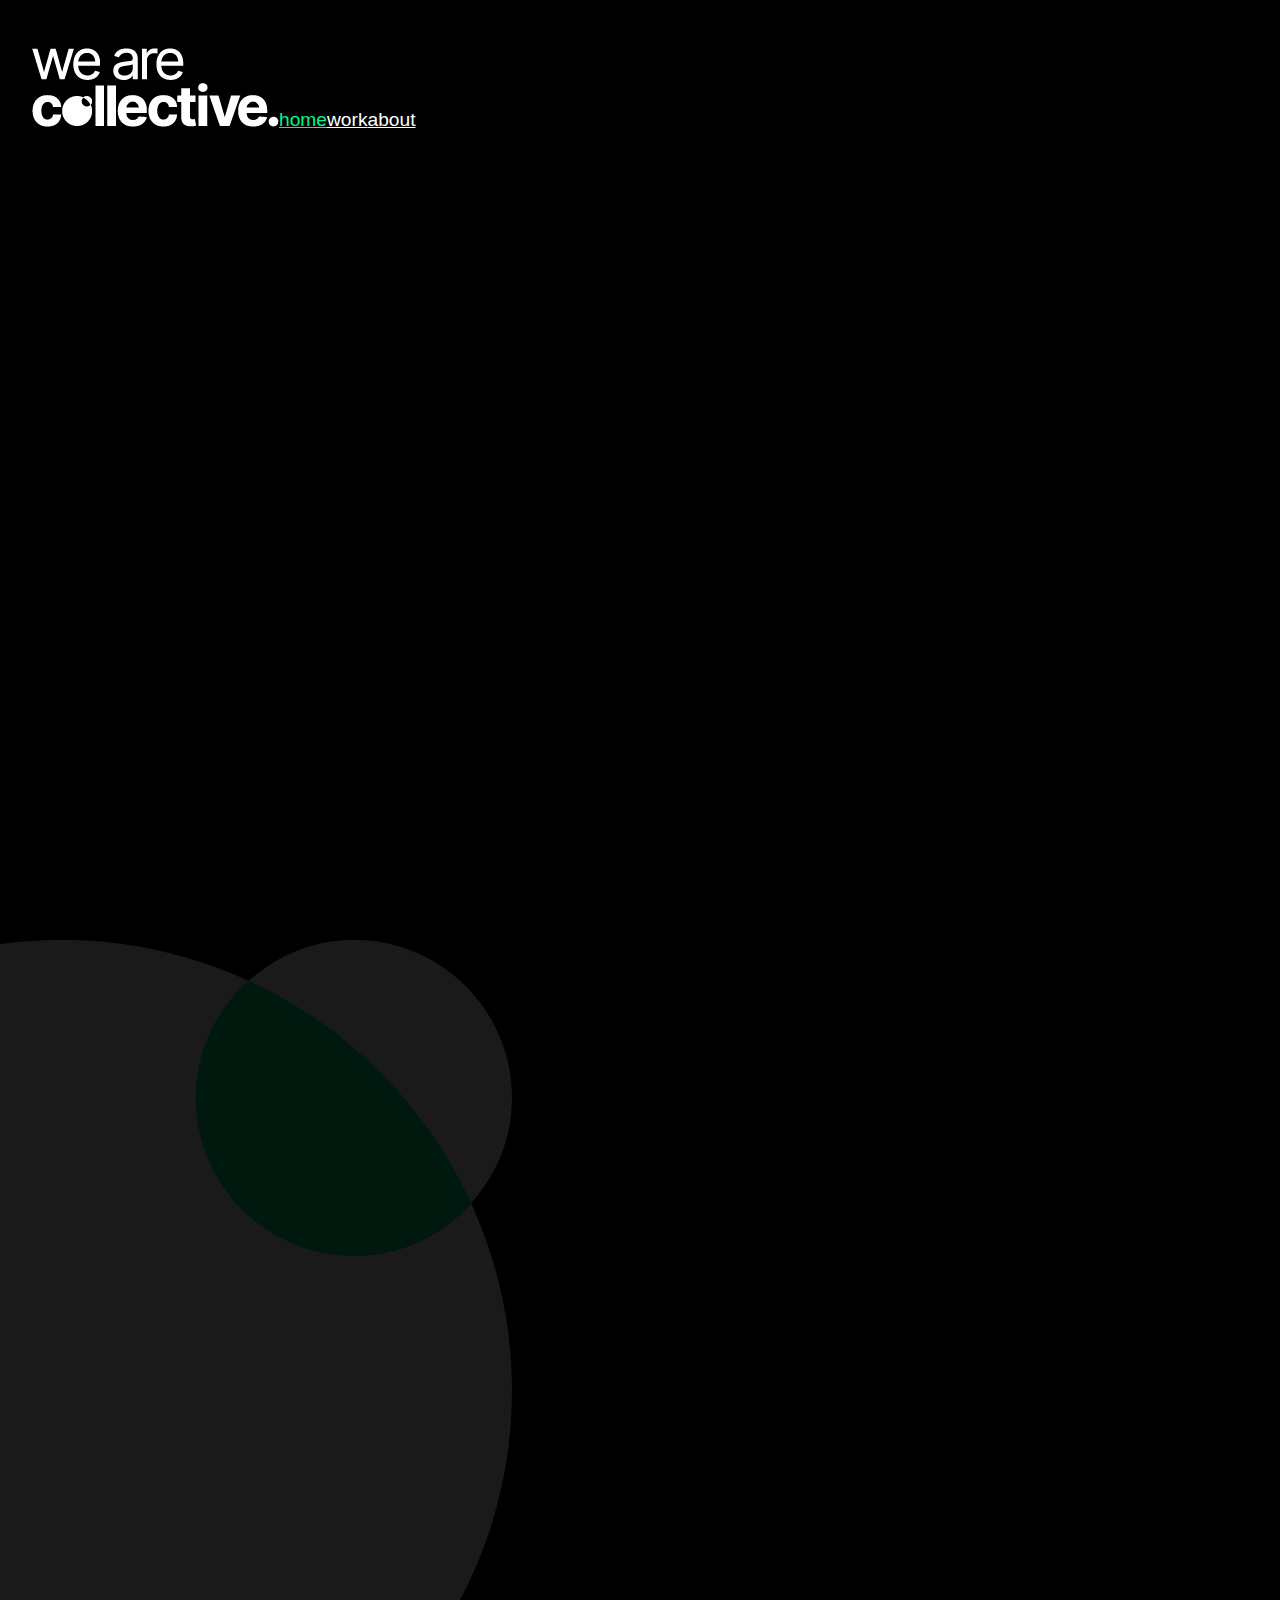
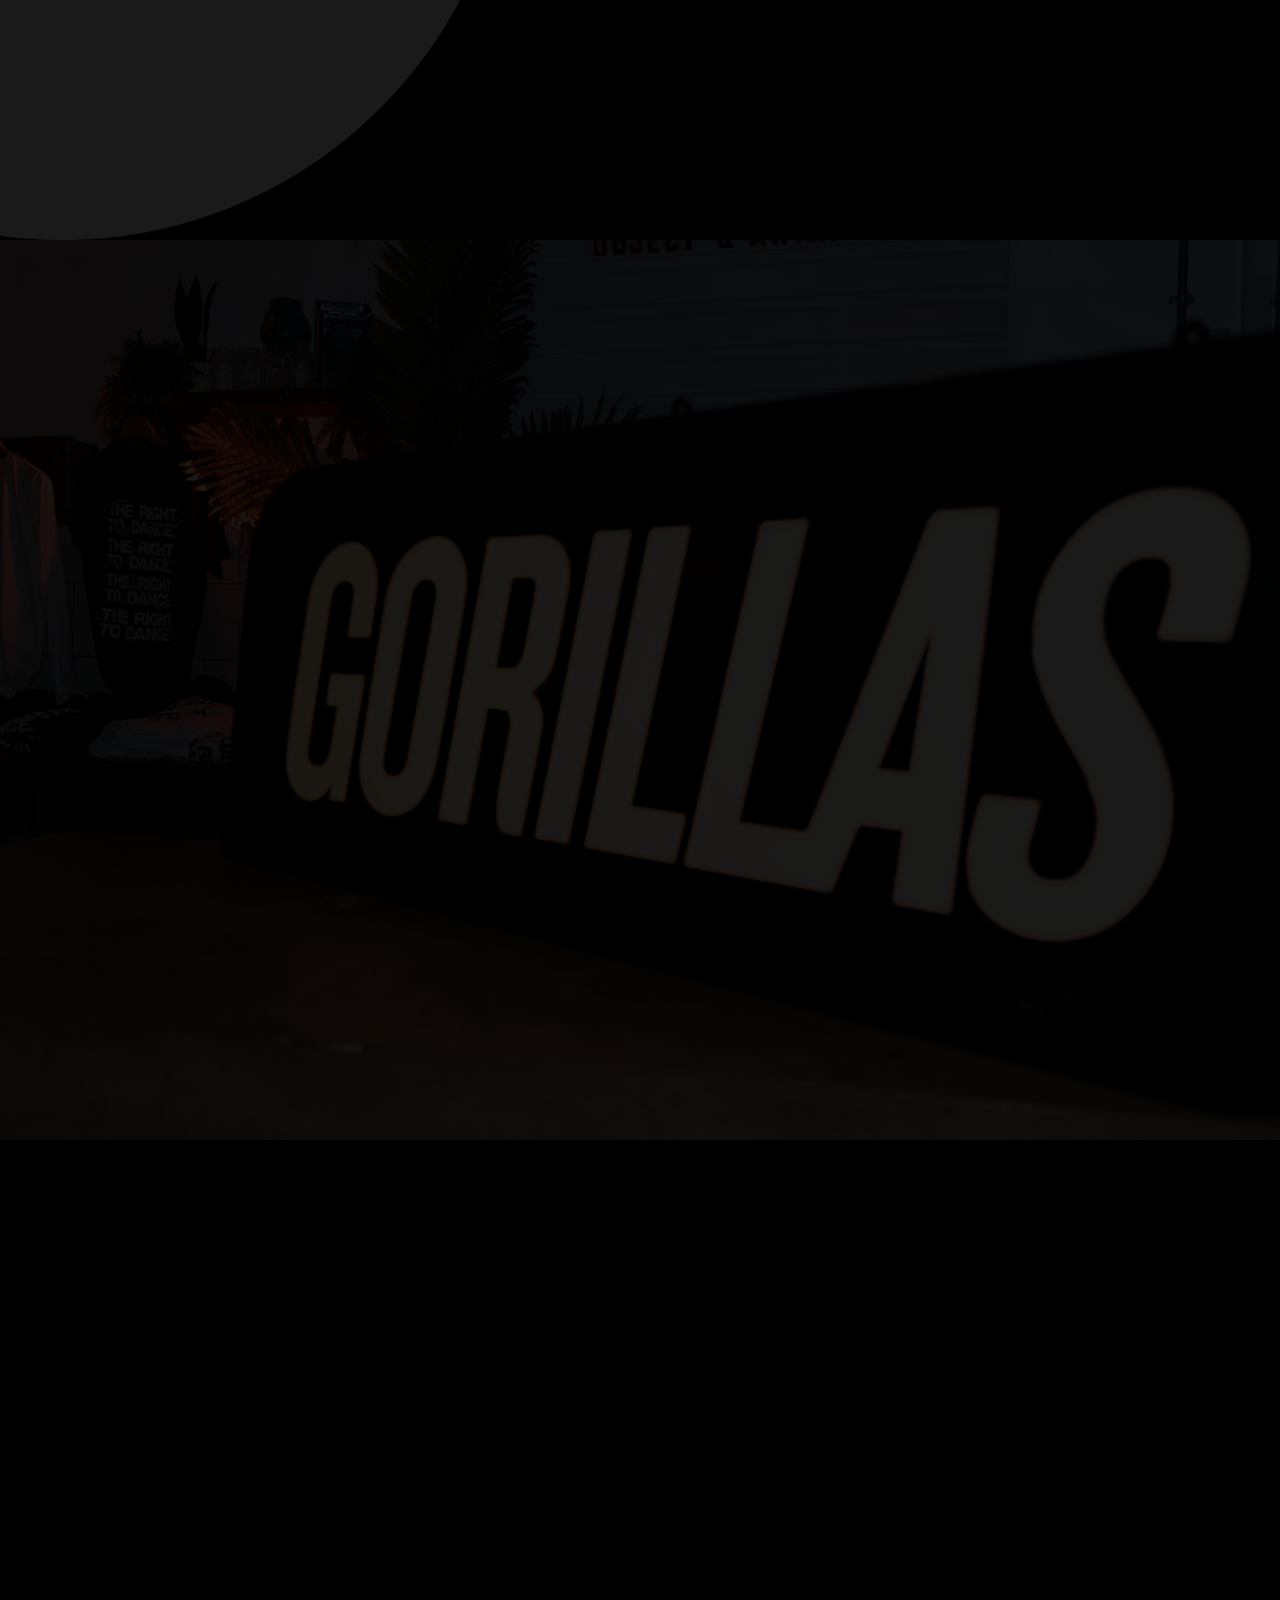
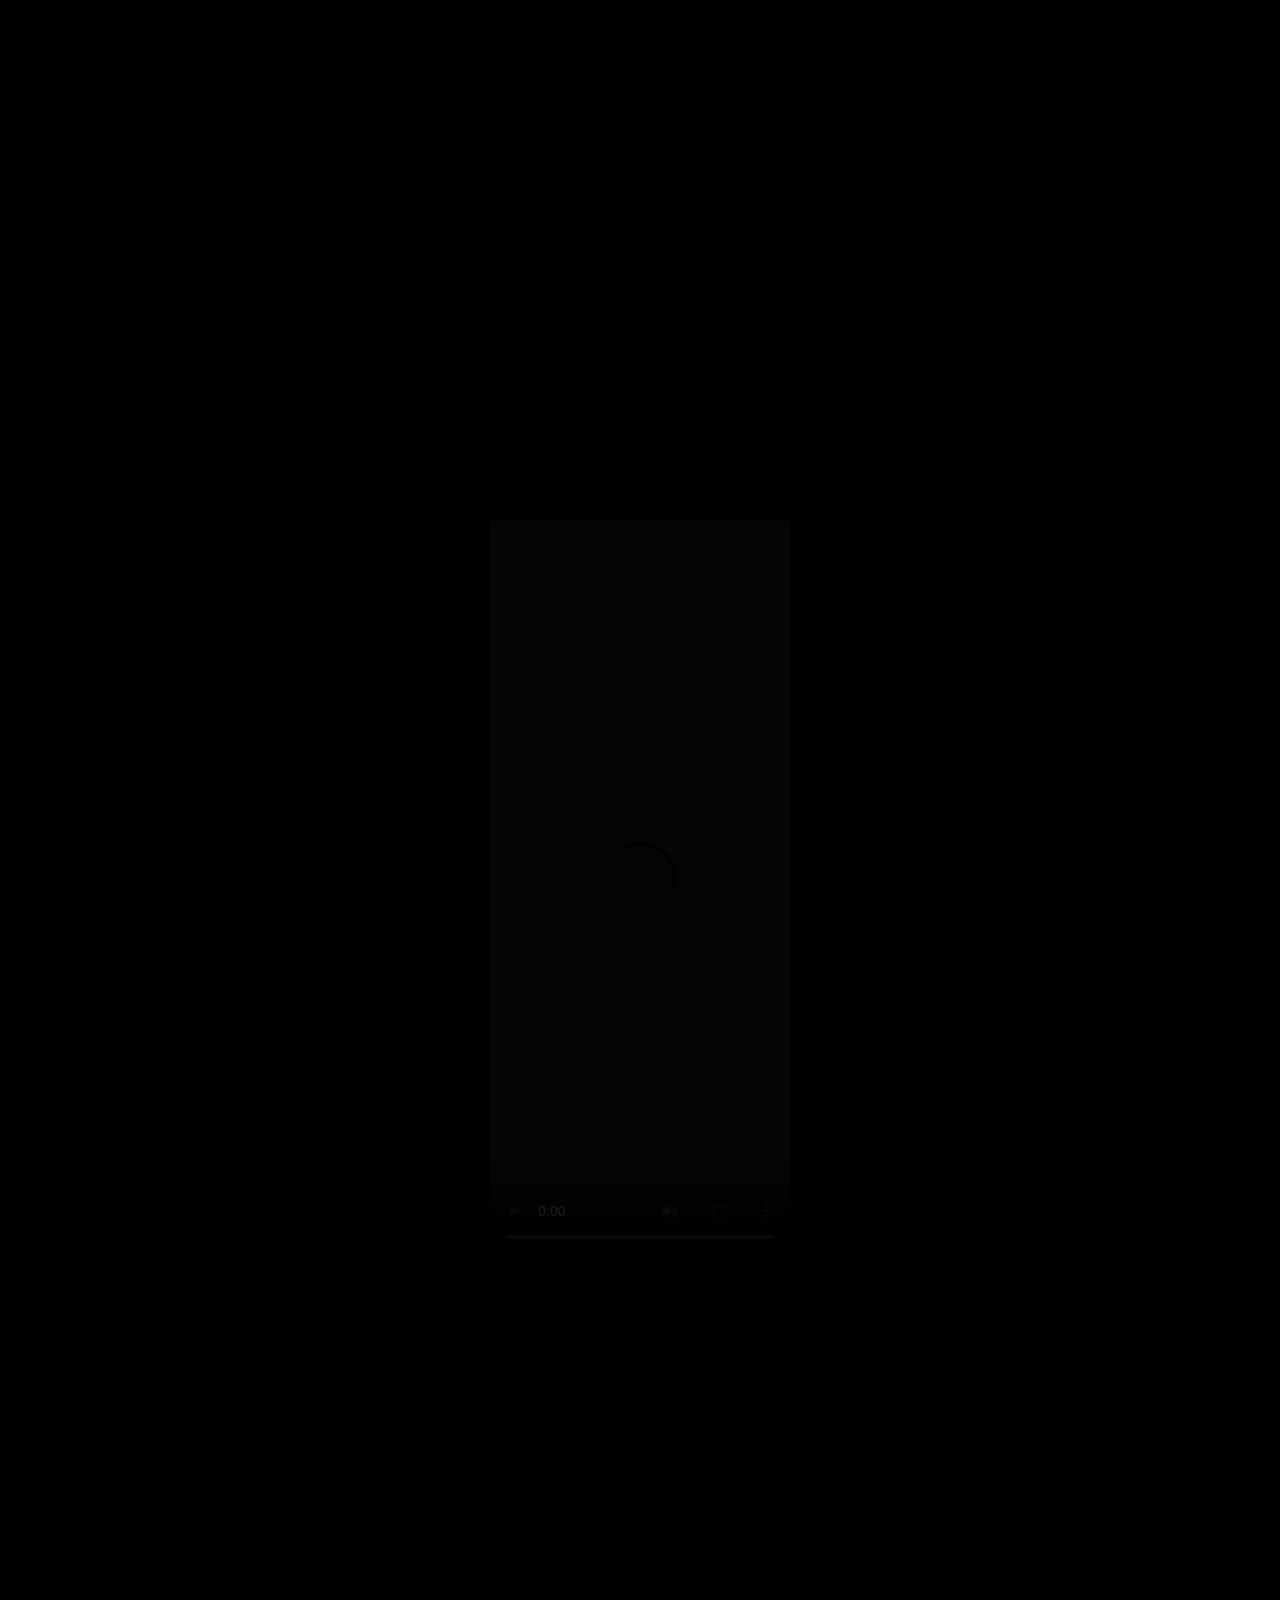
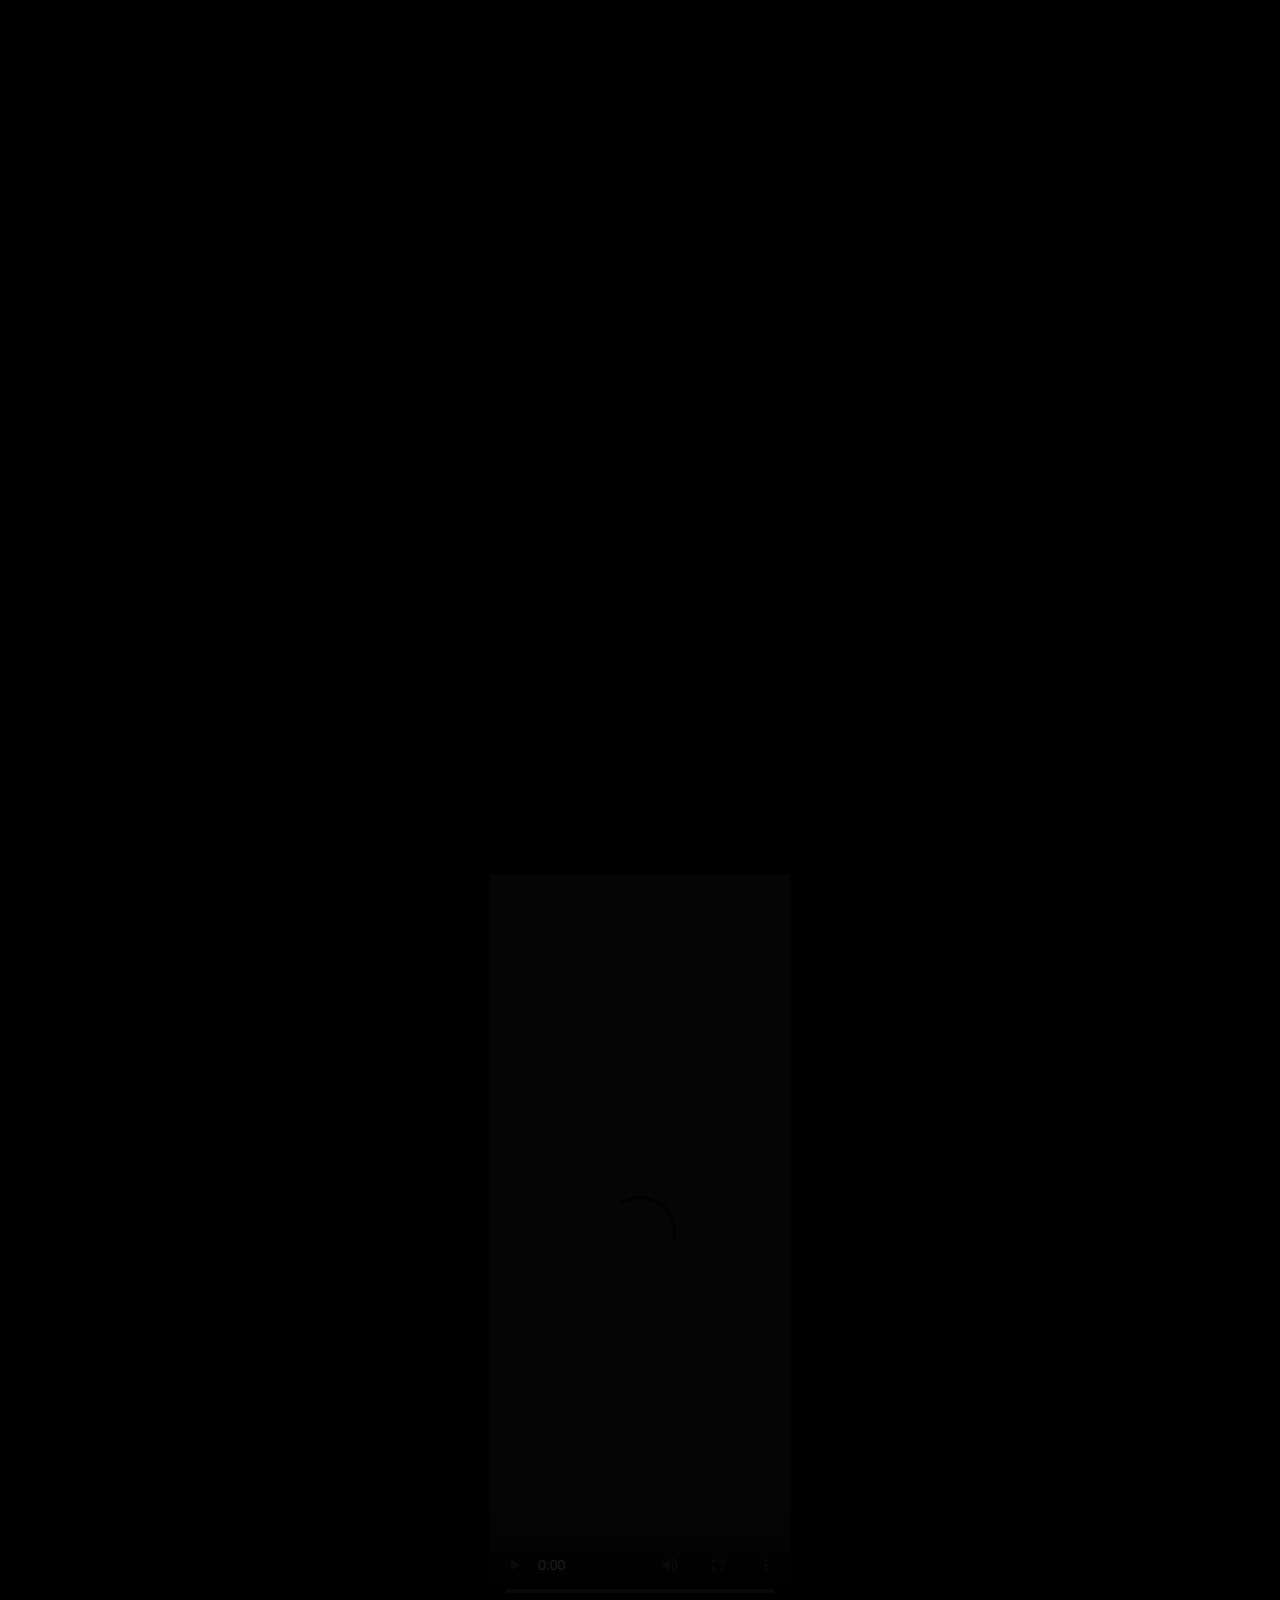
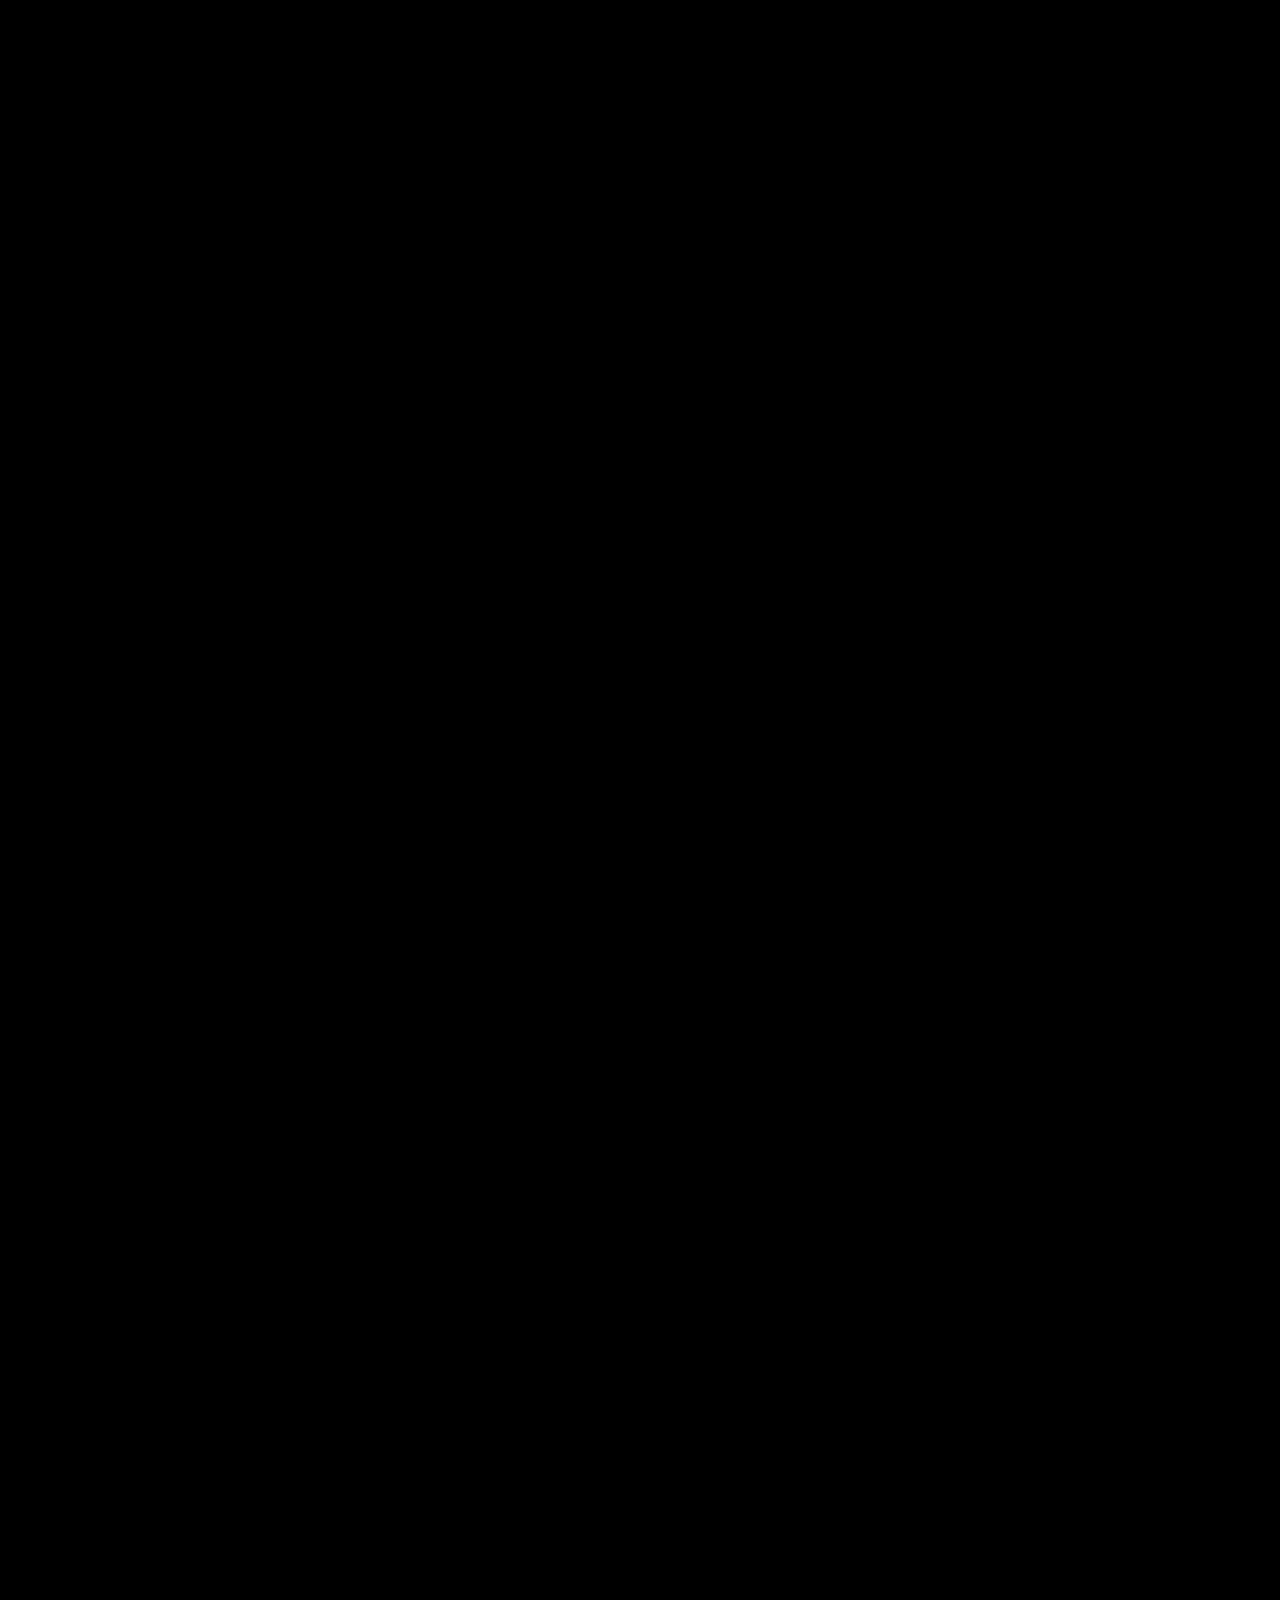
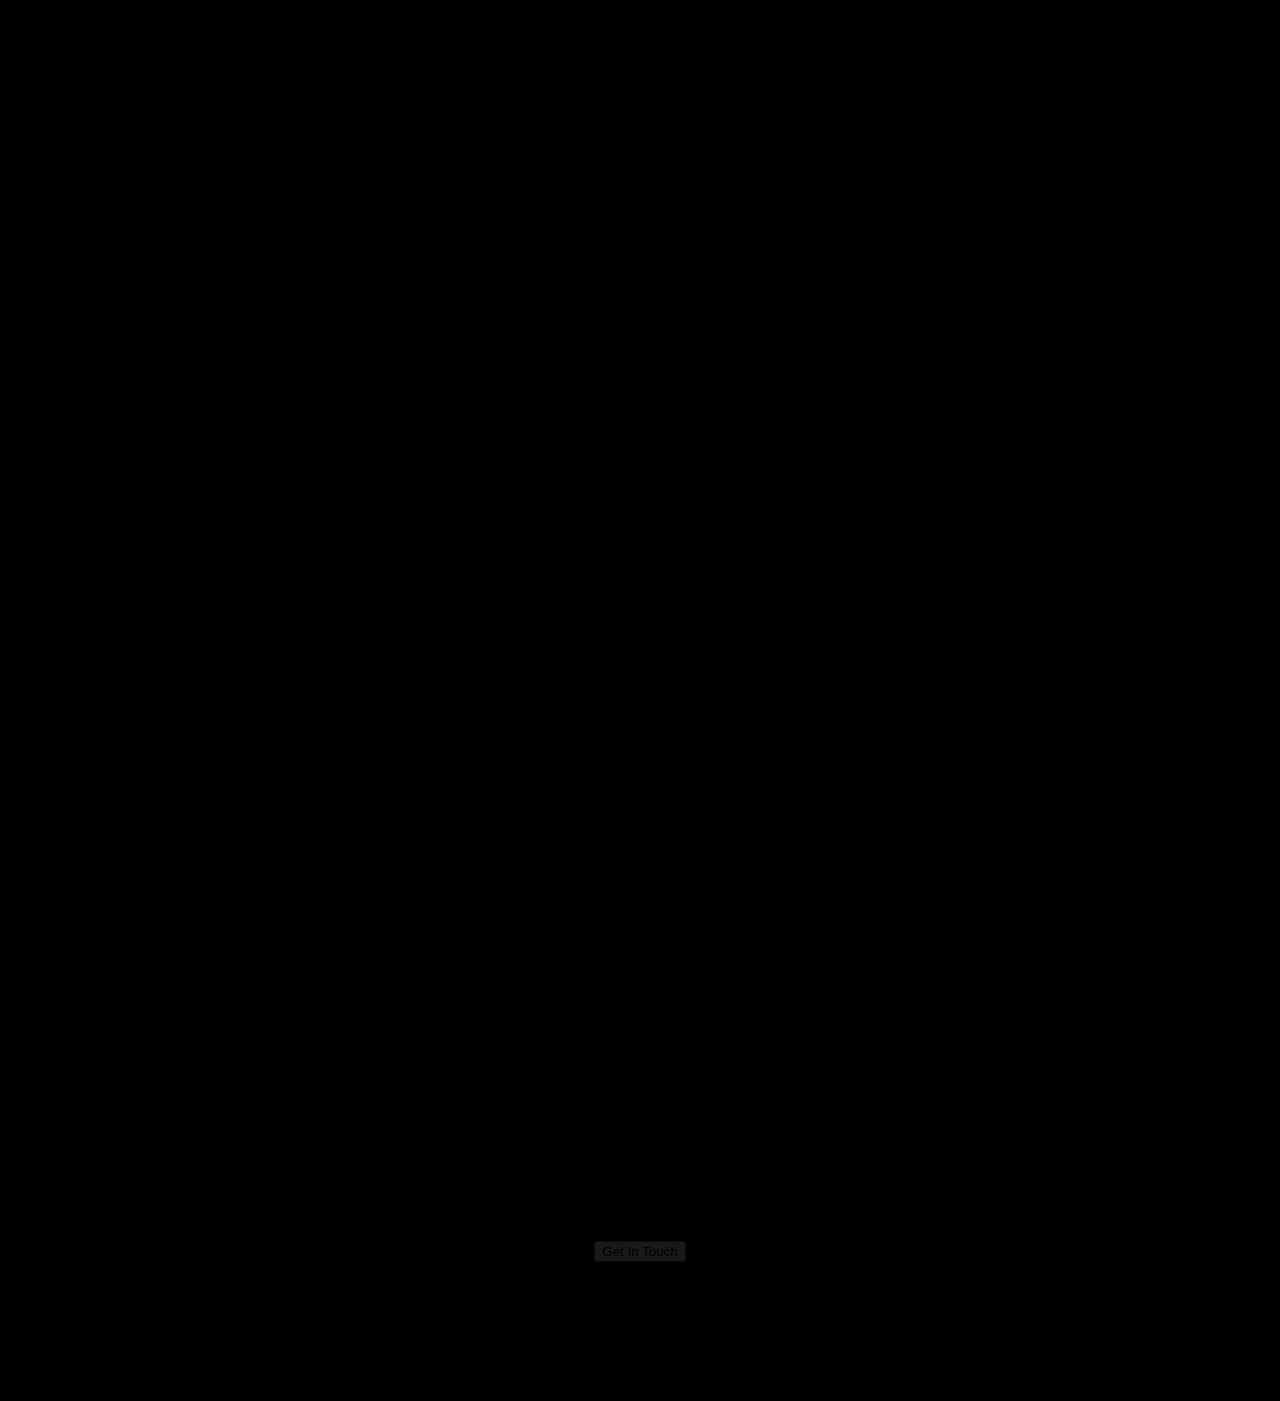
==== commit 0218fcbe: "Added second carousel with working functionality - Creating js for sticky section next" ====
--- a/index.html
+++ b/index.html
@@ -79,11 +79,6 @@
               <div class="item"></div>
             </div>
         </div>
-        <!--
-        <div class="carousel-item-background">
-            <video class="gorillaVid" src="assets/video/gorrilas_vid.mp4" controls preload disablePictureInPicture></video>
-        </div>
-        -->
     </section>
 
     <section class="container-fluid client-videos reveal">
@@ -92,32 +87,40 @@
         </div>
     </section>
 
-    <section class=""></section>
+    <section class="container-fluid logo-holder reveal">
+        <div class="container-fluid">
+            <video src="assets/video/ClientsLogos.mp4"></video>
+        </div>
+    </section>
+
+    <section class="container-fluid clients reveal">
+        <div class="split-slideshow2">
+            <div class="slideshow2">
+              <div class="slider2">
+                <div class="item2">
+                  <img class="portfolio-img" src="assets/images/digme_1.jpg" />
+                </div>
+                <div class="item2">
+                  <img class="portfolio-img" src="assets/images/digme_2.jpg" />
+                </div>
+                <div class="item2">
+                    <img class="portfolio-img" src="assets/images/digme_3.jpg" />
+                  </div>
+              </div>
+            </div>
+            <div class="slideshow-text2">
+              <div class="item2"></div>
+            </div>
+        </div>
+    </section>
+
+    <section class="container-fluid client-videos reveal">
+        <div class="carousel-item-background">
+            <video class="gorillaVid" src="assets/video/digmeVid.mp4" controls preload disablePictureInPicture></video>
+        </div>
+    </section>
 
     <div class="container-fluid spacer2"></div>
-
-    <section class="container-fluid logo-holder reveal">
-        <div class="row logo-row m-5">
-            <div class="col-2">
-                <img src="assets/images/gorillas_logo_black.png" class="img-fluid logos" alt="...">
-            </div>
-            <div class="col-2">
-                <img src="assets/images/8greens.png" class="img-fluid logos" alt="...">
-            </div>
-            <div class="col-2">
-                <img src="assets/images/base.png" class="img-fluid logos" alt="...">
-            </div>
-            <div class="col-2">
-                <img src="assets/images/digme_d.png" class="img-fluid logos" alt="...">
-            </div>
-            <div class="col-2">
-                <img src="assets/images/suns.png" class="img-fluid logos" alt="...">
-            </div>
-            <div class="col-2">
-                <img src="assets/images/tmc.png" class="img-fluid logos" alt="...">
-            </div>
-          </div>
-    </section>
 
     <section class="container-fluid reveal">
         <div class="container-fluid video video-holder">
--- a/assets/css/style.css
+++ b/assets/css/style.css
@@ -321,6 +321,128 @@
 justify-content: center;
 }
 
+/* slideshow2 */
+
+.slideshow2 {
+  position: absolute;
+  z-index: 1;
+  top: 0;
+  left: 0;
+  width: 100vw;
+  height: 100vh;
+  overflow: hidden;
+  }
+  
+  .slideshow2 .slider2 {
+  width: 100vw;
+  height: 100vw;
+  z-index: 2;
+  }
+  
+  .slideshow2 .slider2 * {
+  outline: none;
+  }
+  
+  .slideshow2 .slider2 .item2 {
+  height: 100vh;
+  width: 100vw;
+  position: relative;
+  overflow: hidden;
+  border: none;
+  }
+  
+  .slideshow2 .text2 {
+  display: none;
+  }
+  
+  .slideshow2 .slider2 .item2 img {
+  height: 72rem;
+  position: absolute;
+  top: 50%;
+  left: 50%;
+  transform: translate(-50%, -50%);
+  }
+  
+  .slideshow2 .slick-dots {
+  position: fixed;
+  z-index: 100;
+  width: 40px;
+  height: auto;
+  bottom: auto;
+  top: 50%;
+  right: 0;
+  transform: translateY(-50%);
+  left: auto;
+  color: #fff;
+  display: block;
+  }
+  
+  .slideshow2 .slick-dots li {
+  display: block;
+  width: 100%;
+  height: auto;
+  }
+  
+  .slideshow2 .slick-dots li button {
+  position: relative;
+  width: 20px;
+  height: 15px;
+  text-align: center;
+  }
+  
+  .slideshow2 .slick-dots li button::before {
+  content: '';
+  background: #fff;
+  color: #fff;
+  height: 2px;
+  width: 20px;
+  border-radius: 0;
+  position: absolute;
+  top: 50%;
+  right: 0;
+  left: auto;
+  transform: translateY(-50%);
+  transition: all .3s ease-in-out;
+  opacity: 0.6;
+  }
+  
+  .slideshow2 .slick-dots li.slick-active button::before {
+  width: 40px;
+  opacity: 1;
+  }
+  
+  .slideshow2.slideshow-right2 {
+  left: 0;
+  z-index: 1;
+  width: 50vw;
+  pointer-events: none;
+  }
+  
+  .slideshow2.slideshow-right2 .slider2 {
+  left: 0;
+  position: absolute;
+  }
+  
+  .slideshow-text2 {
+  position: absolute;
+  top: 50%;
+  left: 50%;
+  transform: translate(-50%, -50%);
+  z-index: 100;
+  font-size: 80px;
+  width: 100vw;
+  text-align: center;
+  color: #fff;
+  font-family: 'Roboto Condensed', sans-serif;
+  font-weight: 100;
+  pointer-events: none;
+  text-transform: uppercase;
+  letter-spacing: 20px;
+  line-height: 0.8;
+  }
+
+
+
 /* logos */
 
 .logo-holder {
@@ -344,7 +466,7 @@
 /* About */
 
 section:nth-child(5){
-min-height: 100vh;
+min-height: 0vh;
 max-width: 100%;
 display: flex;
 justify-content: center;
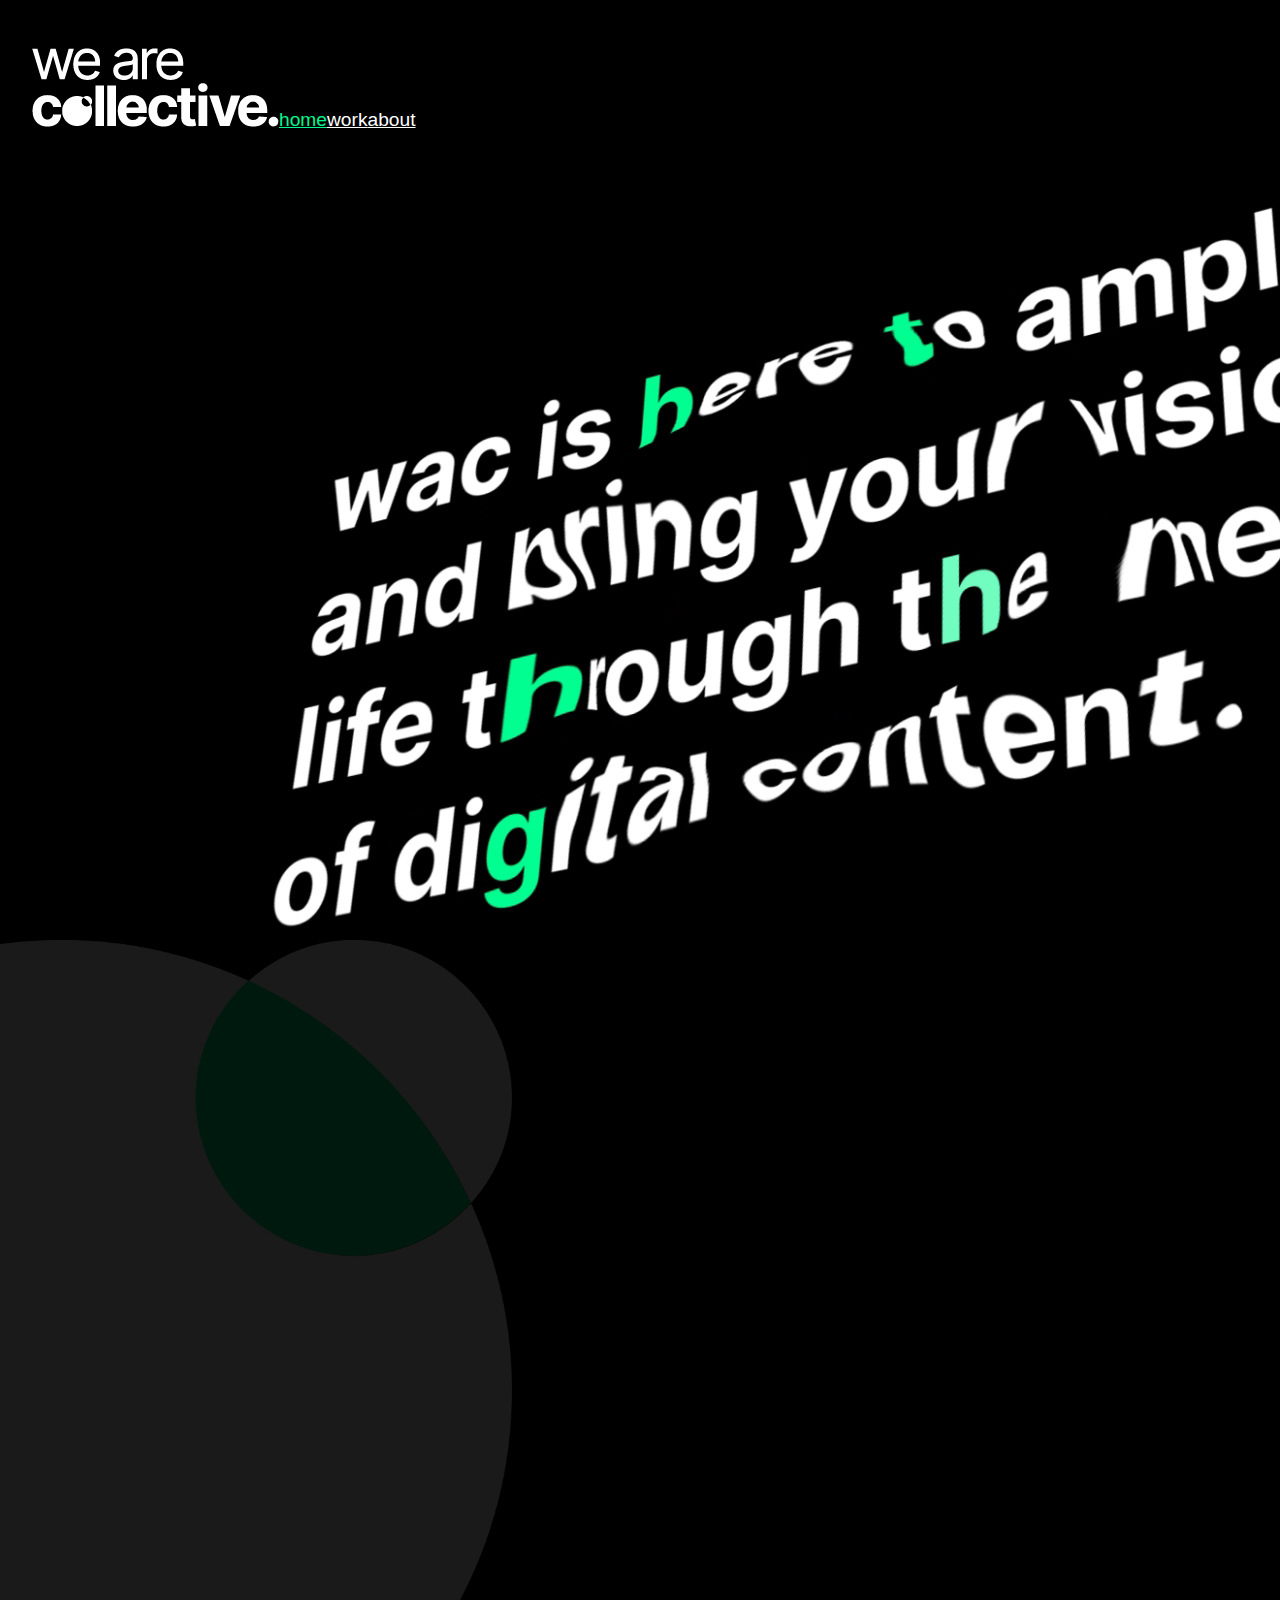
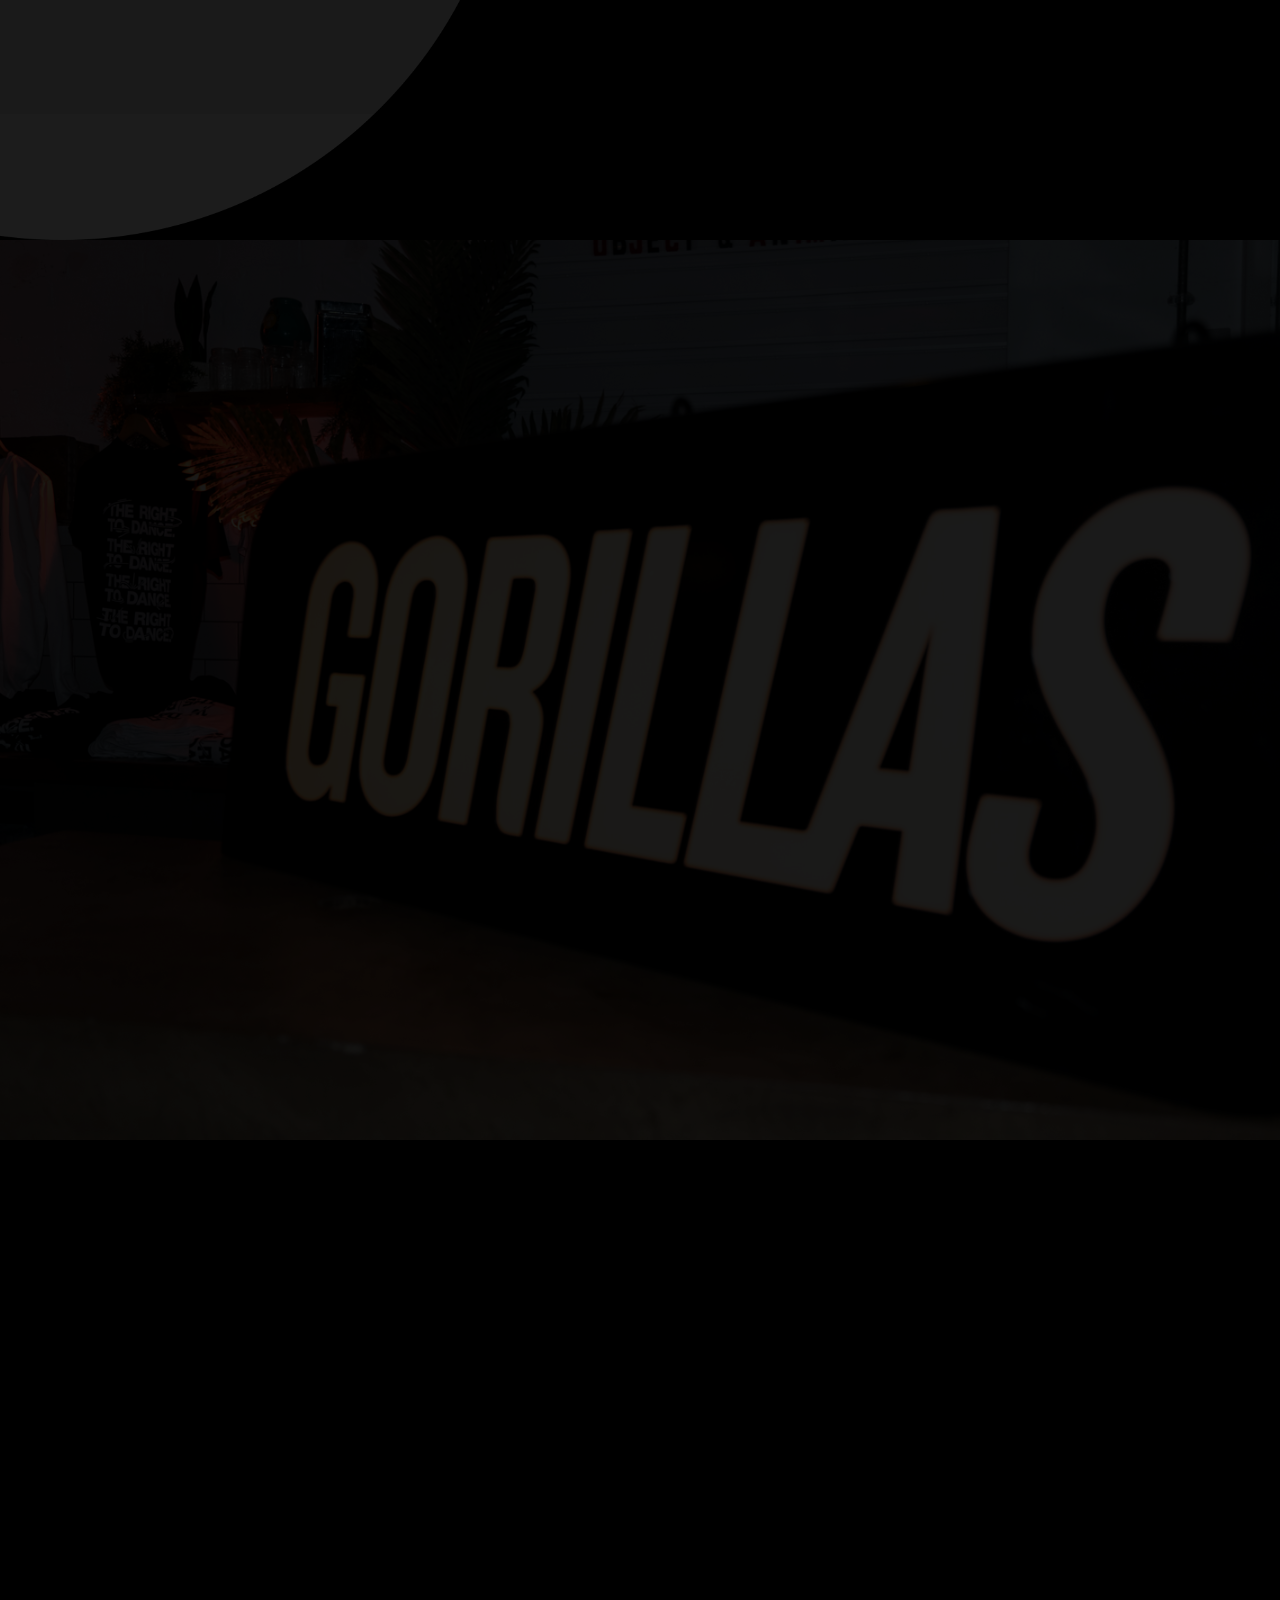
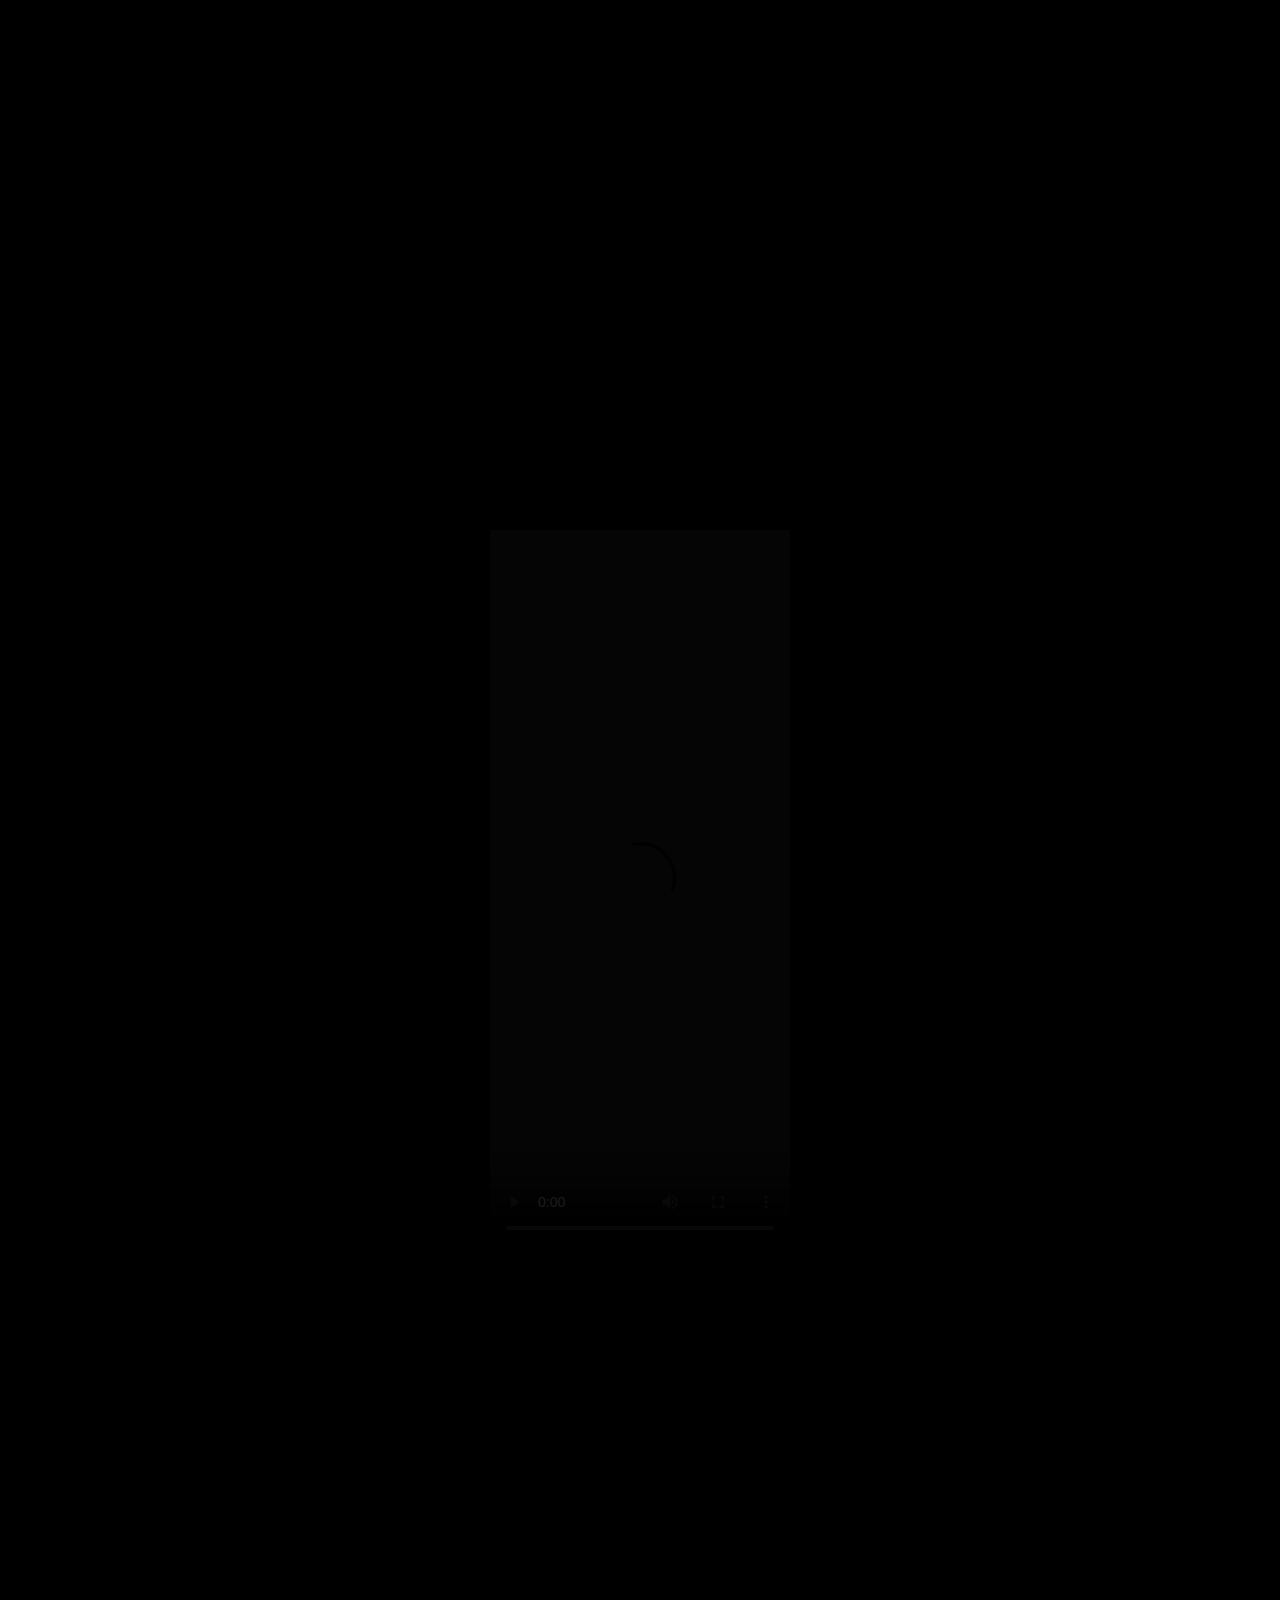
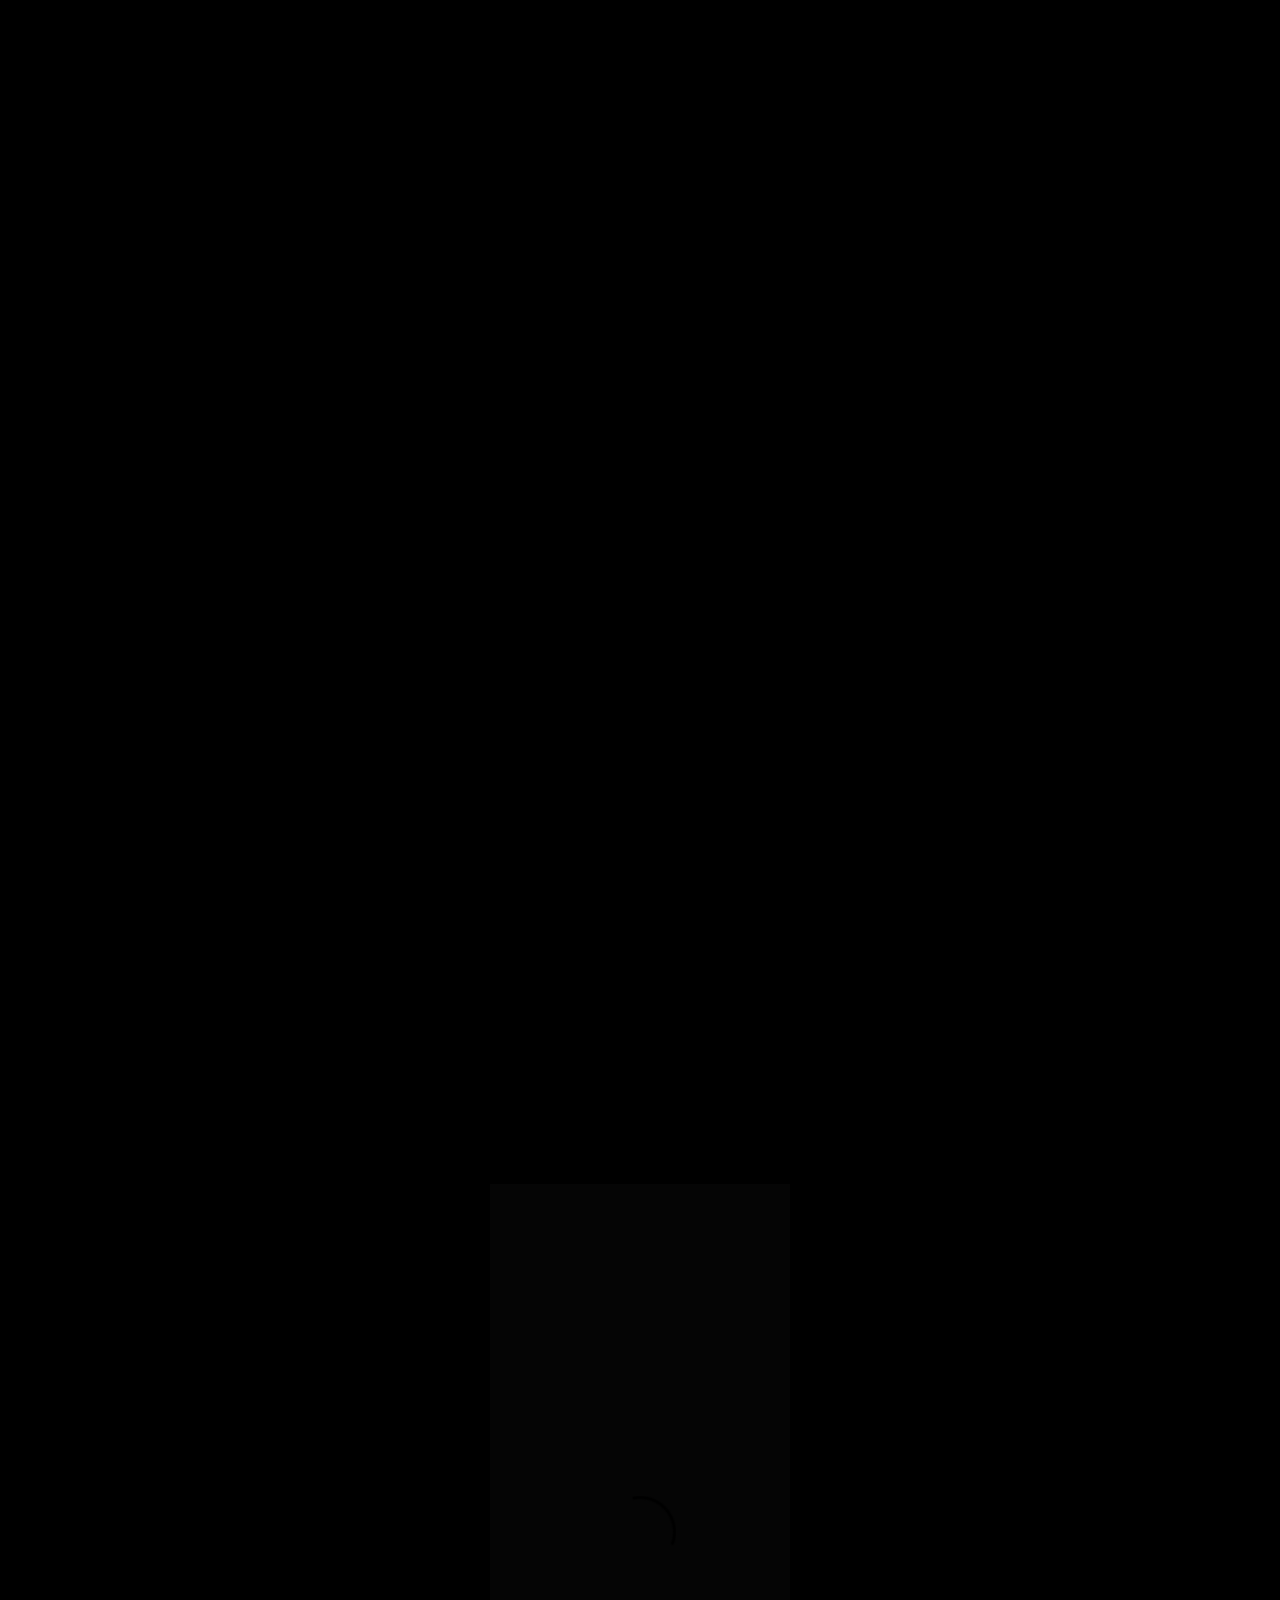
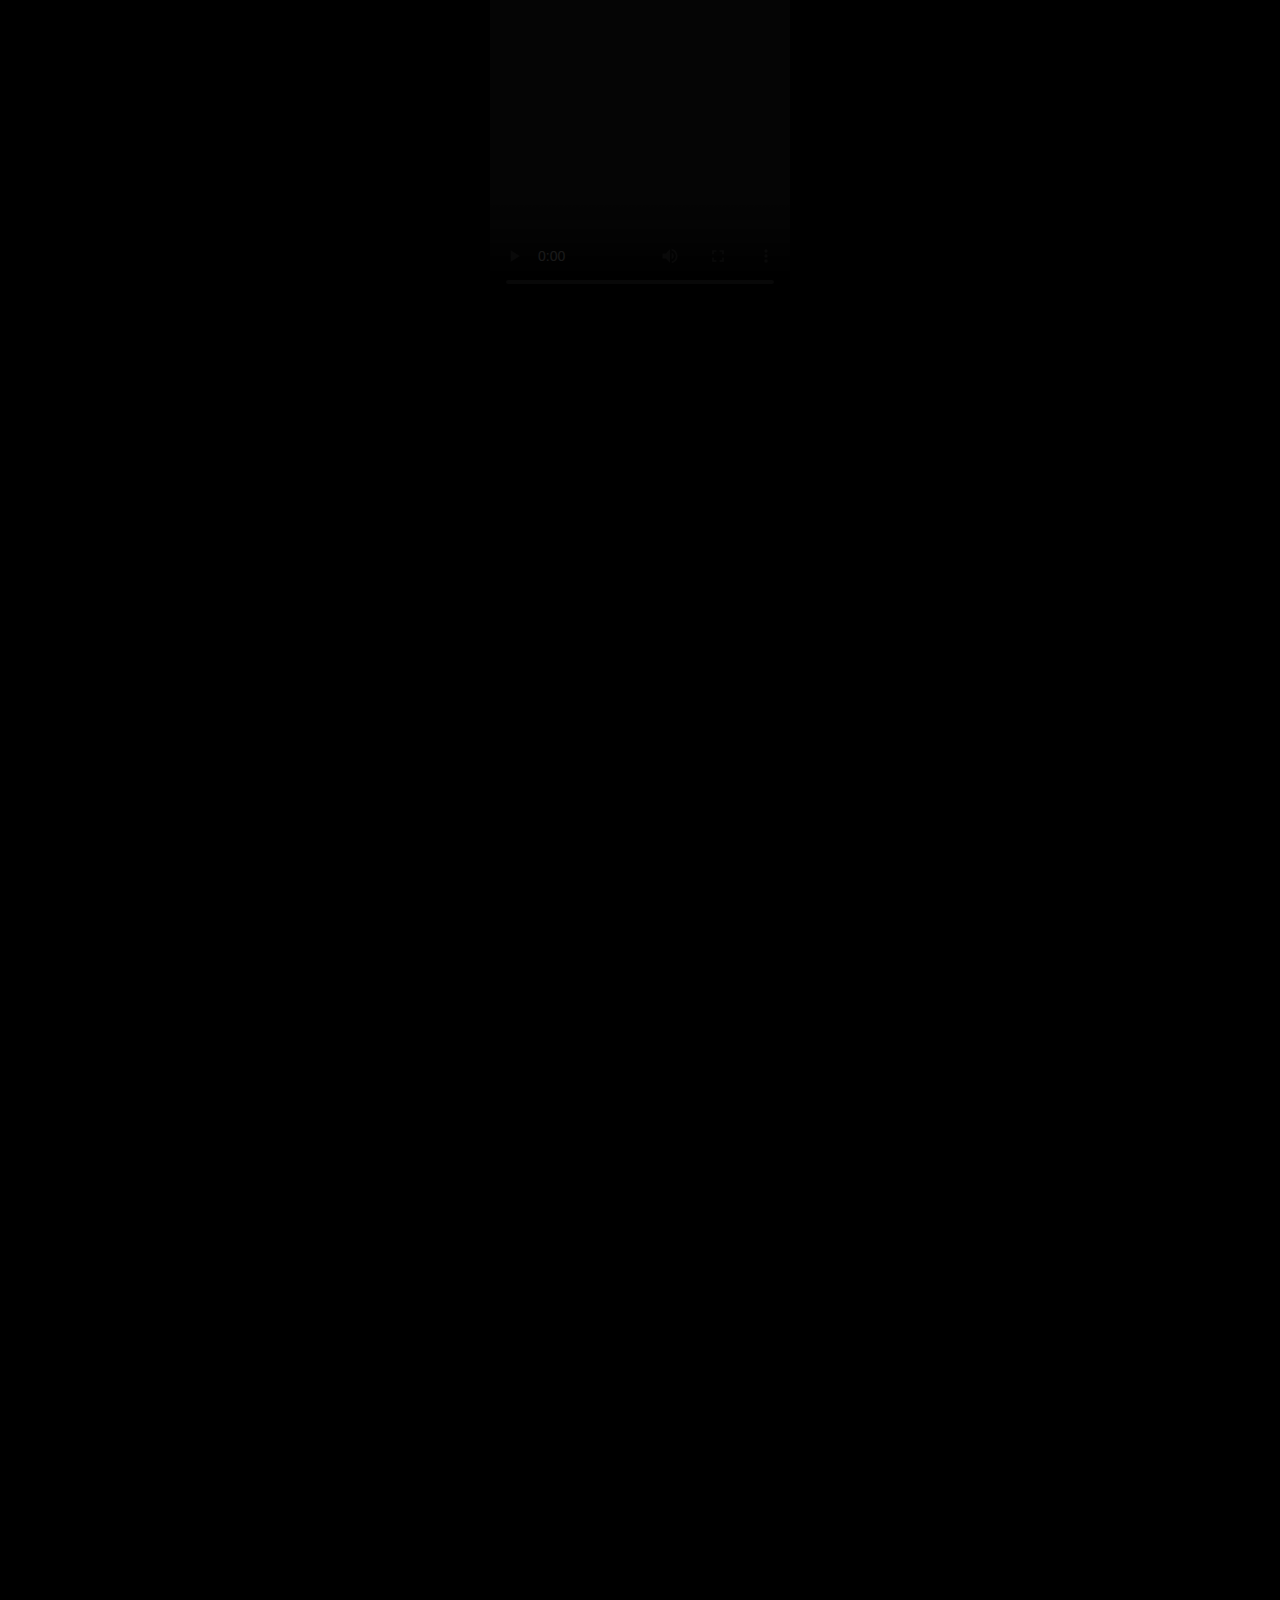
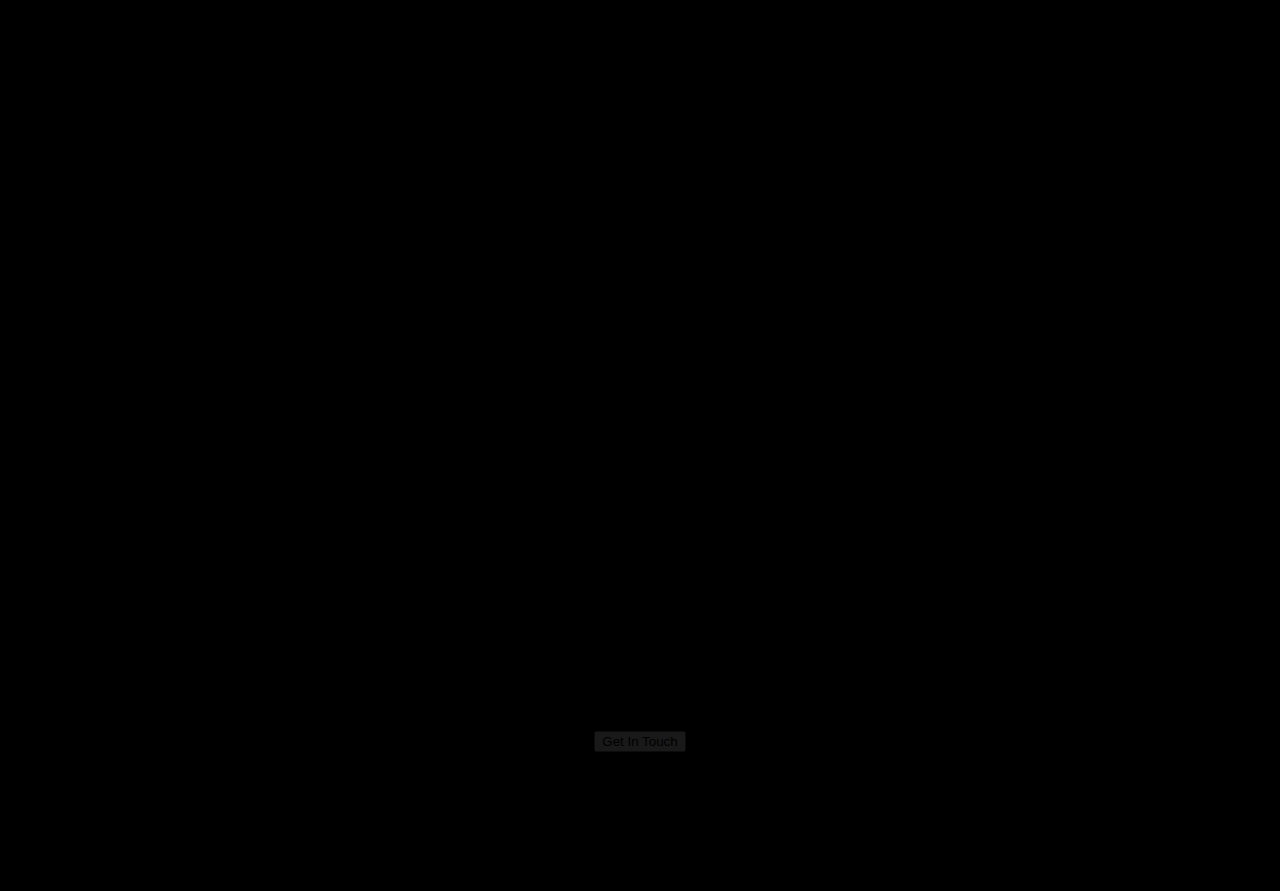
==== commit eacebe0b: "Created js for second sticky carousel and added smaller videos" ====
--- a/index.html
+++ b/index.html
@@ -116,7 +116,7 @@
 
     <section class="container-fluid client-videos reveal">
         <div class="carousel-item-background">
-            <video class="gorillaVid" src="assets/video/digmeVid.mp4" controls preload disablePictureInPicture></video>
+            <video class="digmeVid" src="assets/video/digmeVid.mp4" controls preload disablePictureInPicture></video>
         </div>
     </section>
 
@@ -208,6 +208,26 @@
         });
     </script>
 
+<script>
+    $(window).scroll(function() {                  // assign scroll event listener
+
+       var fixmeTop = $('.split-slideshow2').offset().top; // get initial position of the elements
+       var currentScroll = $(window).scrollTop(); // get current position
+
+       if (currentScroll >= fixmeTop) {           // apply position: fixed if you
+           $('.split-slideshow2').addClass('sticky active').css({                      // scroll to that element or below it
+               "z-index": "-1",
+           });
+       } else {                                   // apply position: static
+           $('.nav-box').css({                      // if you scroll above it
+               "position": 'fixed',
+               "z-index": "100",
+               "background-color": "black"
+           });
+       }
+   });
+</script>
+
 
 <script>
   
--- a/assets/css/style.css
+++ b/assets/css/style.css
@@ -31,7 +31,7 @@
 
 .spacer2 {
   background-color: #000000;
-  height: 100vh;
+  height: 10vh;
 }
 
 /* navbar */
@@ -43,7 +43,7 @@
   margin-bottom: 0;
   list-style: none;
   align-items: flex-end;
-  padding: 2rem 2rem 0rem 2rem;
+  padding: 2rem 2rem 2rem 2rem;
 }
 
 .nav li a {
@@ -308,7 +308,7 @@
 
 .gorillaVid, .digmeVid {
 max-width: 90vw;
-height: 82vh;
+height: 80vh;
 }
 
 .carousel-item-background {
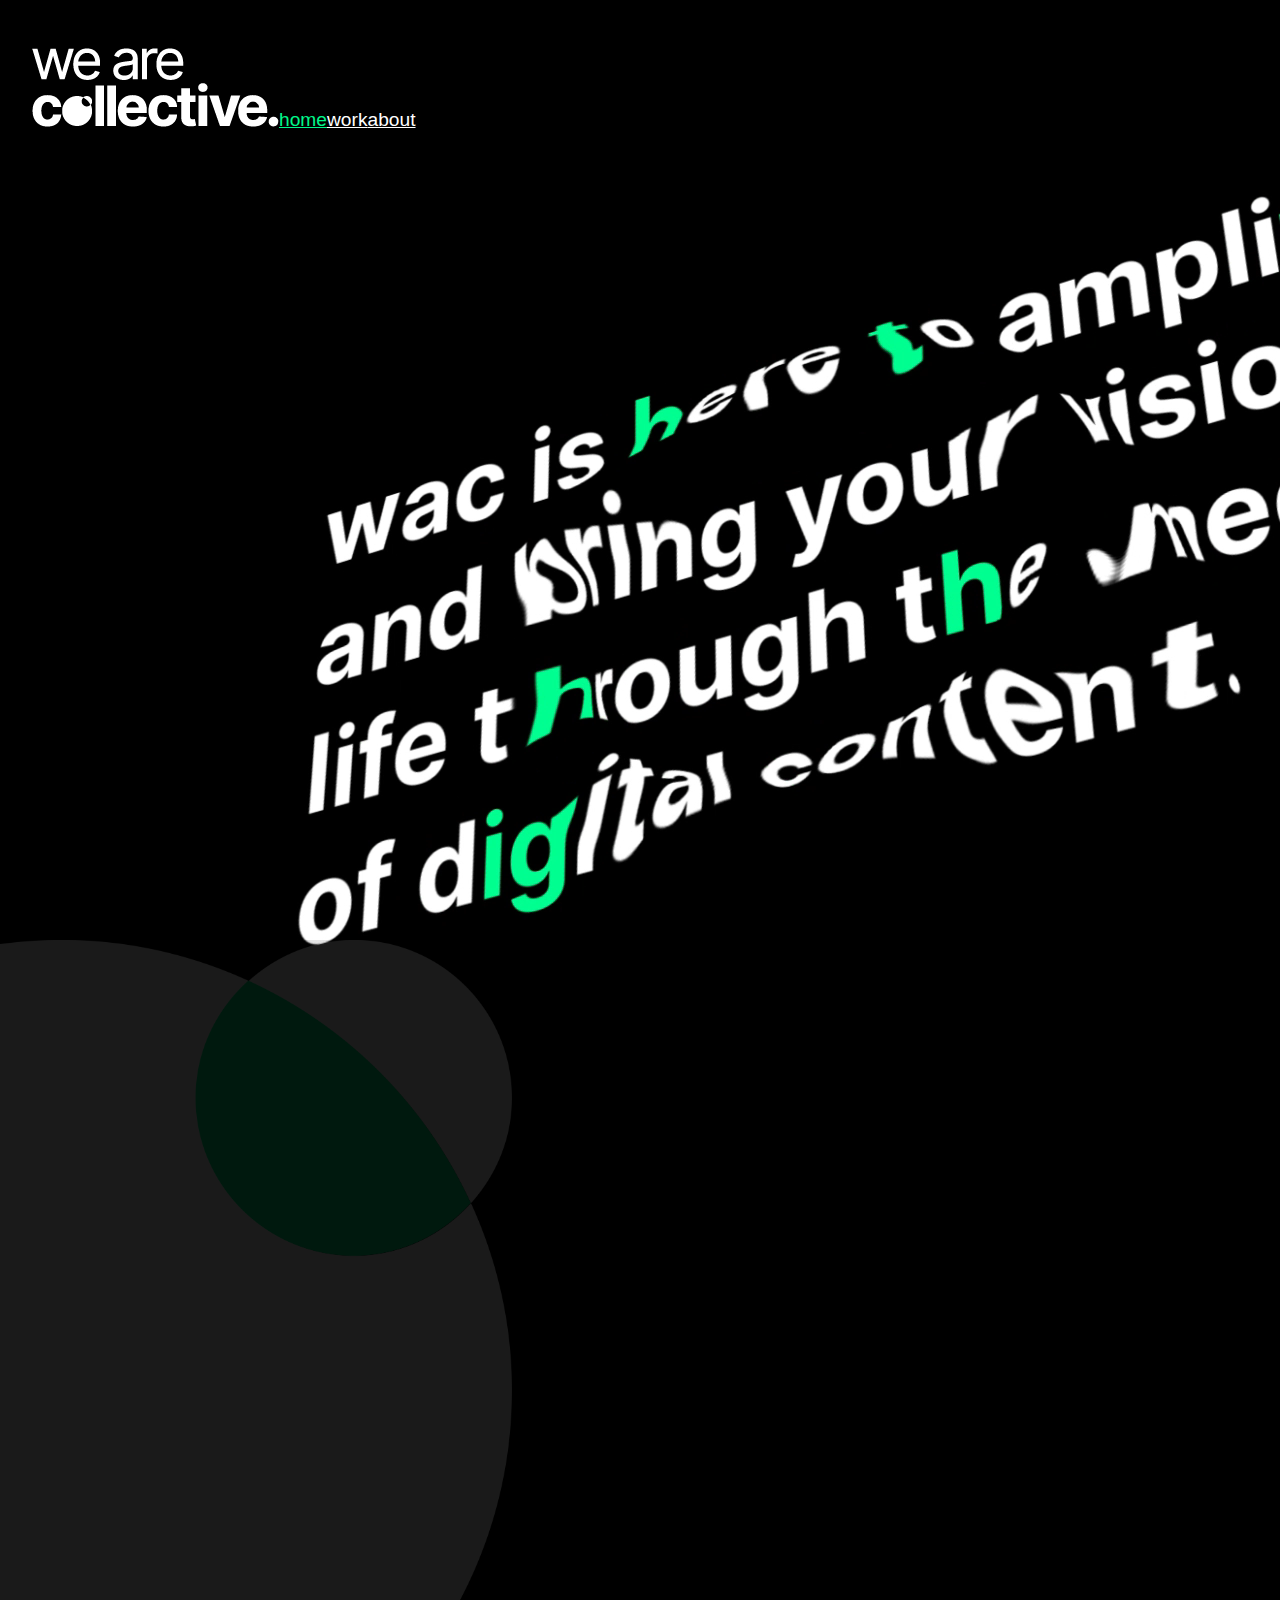
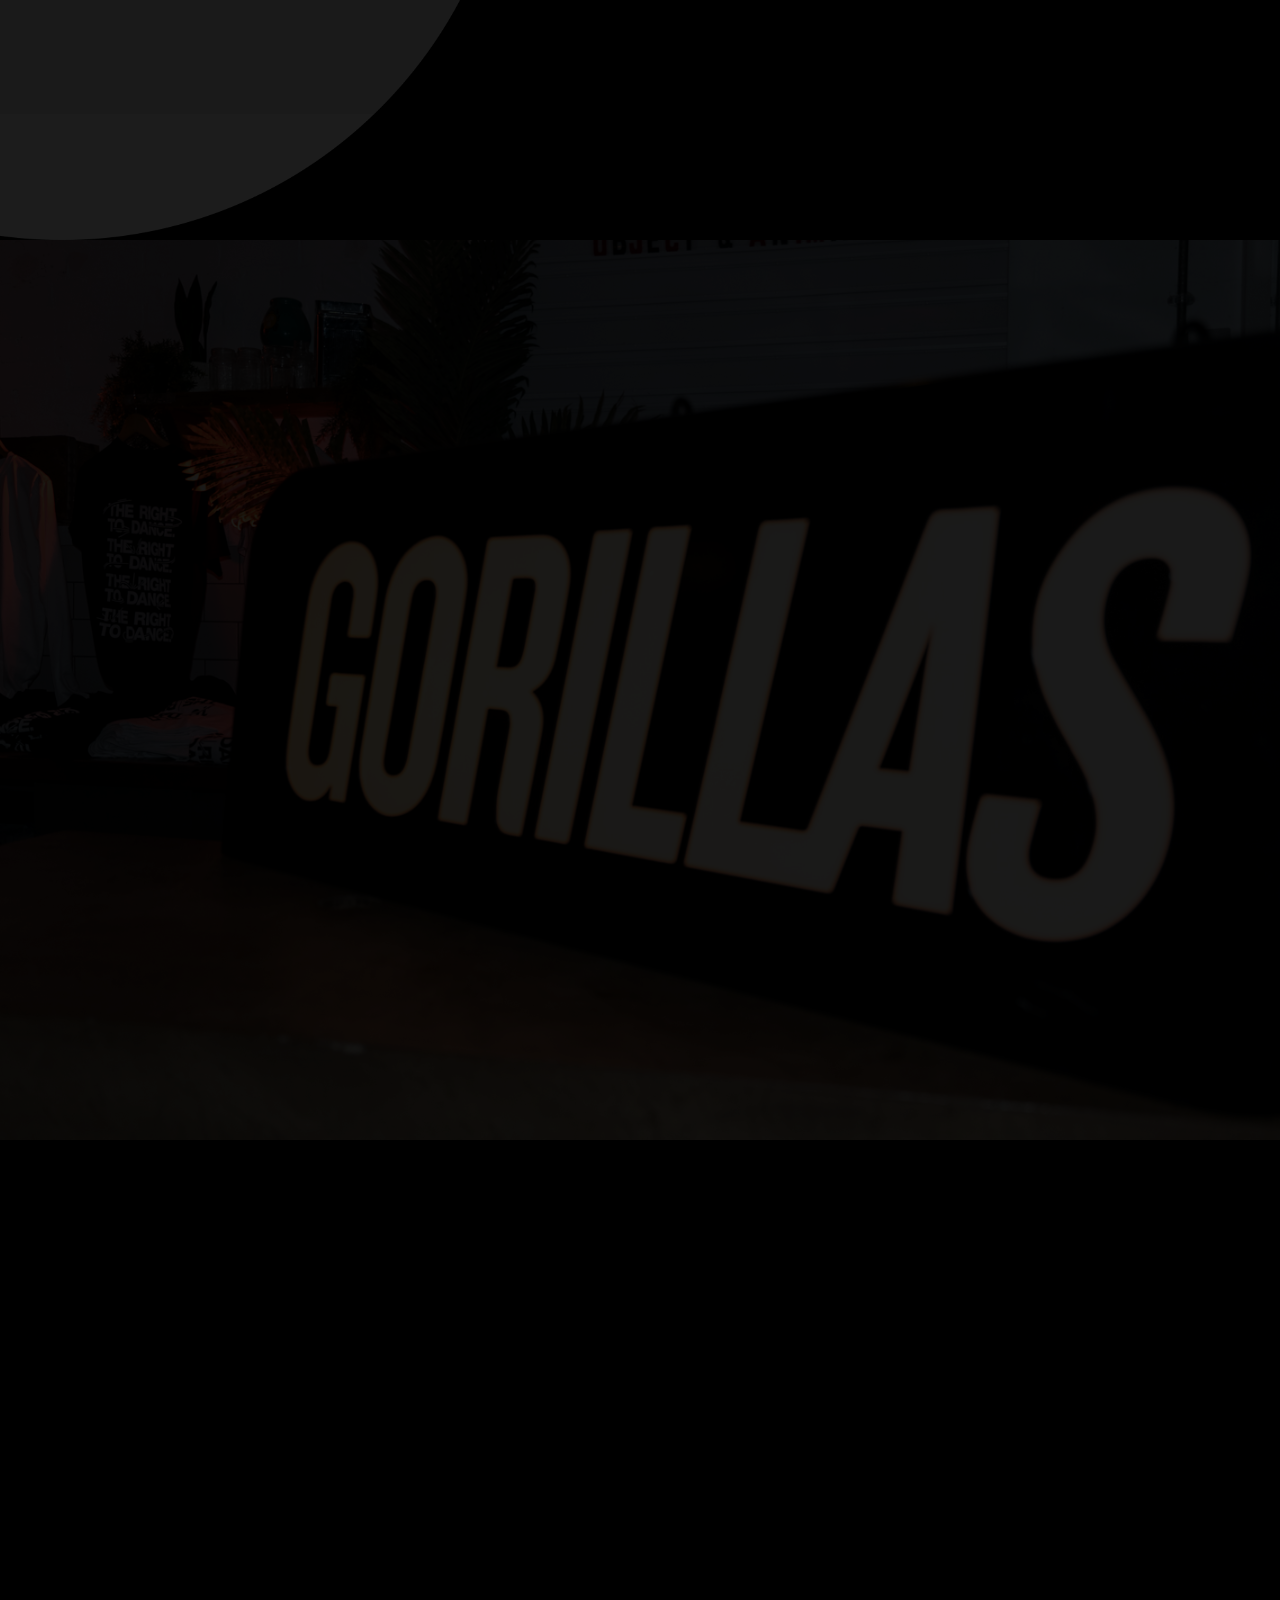
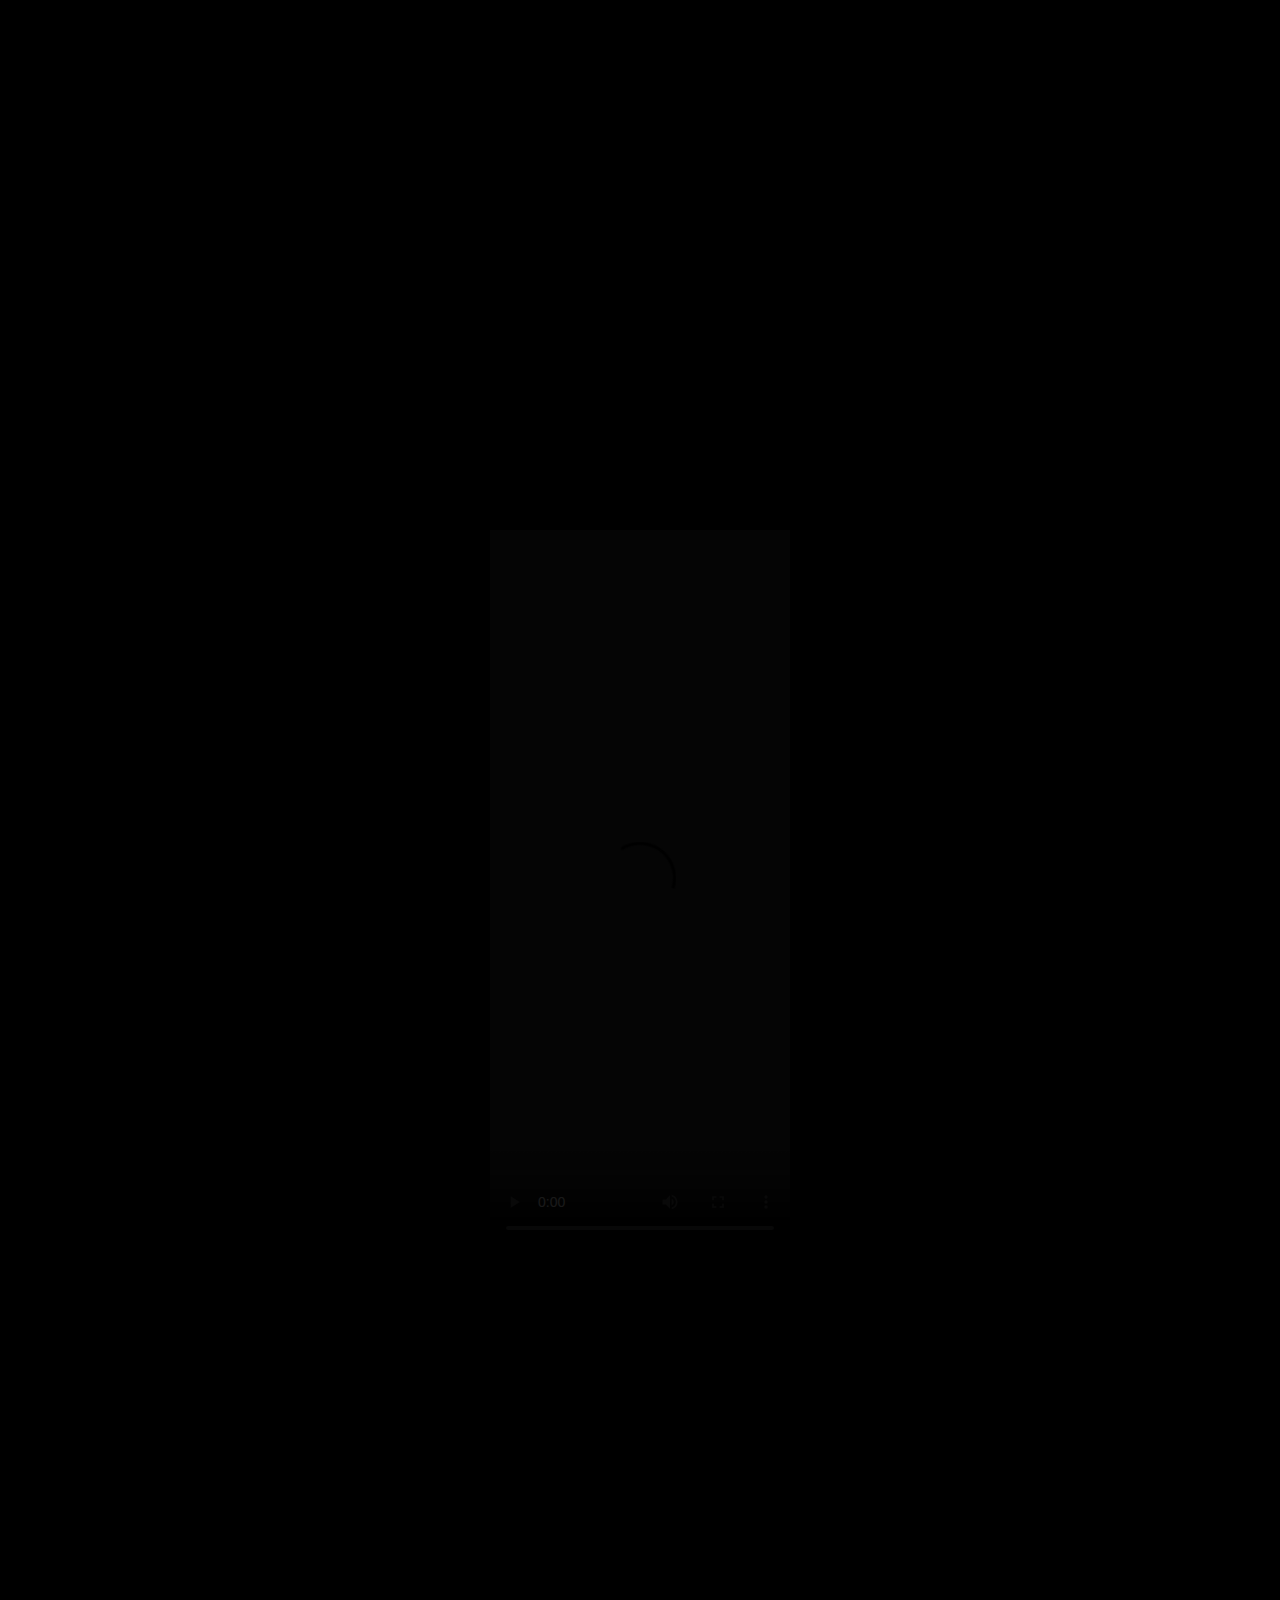
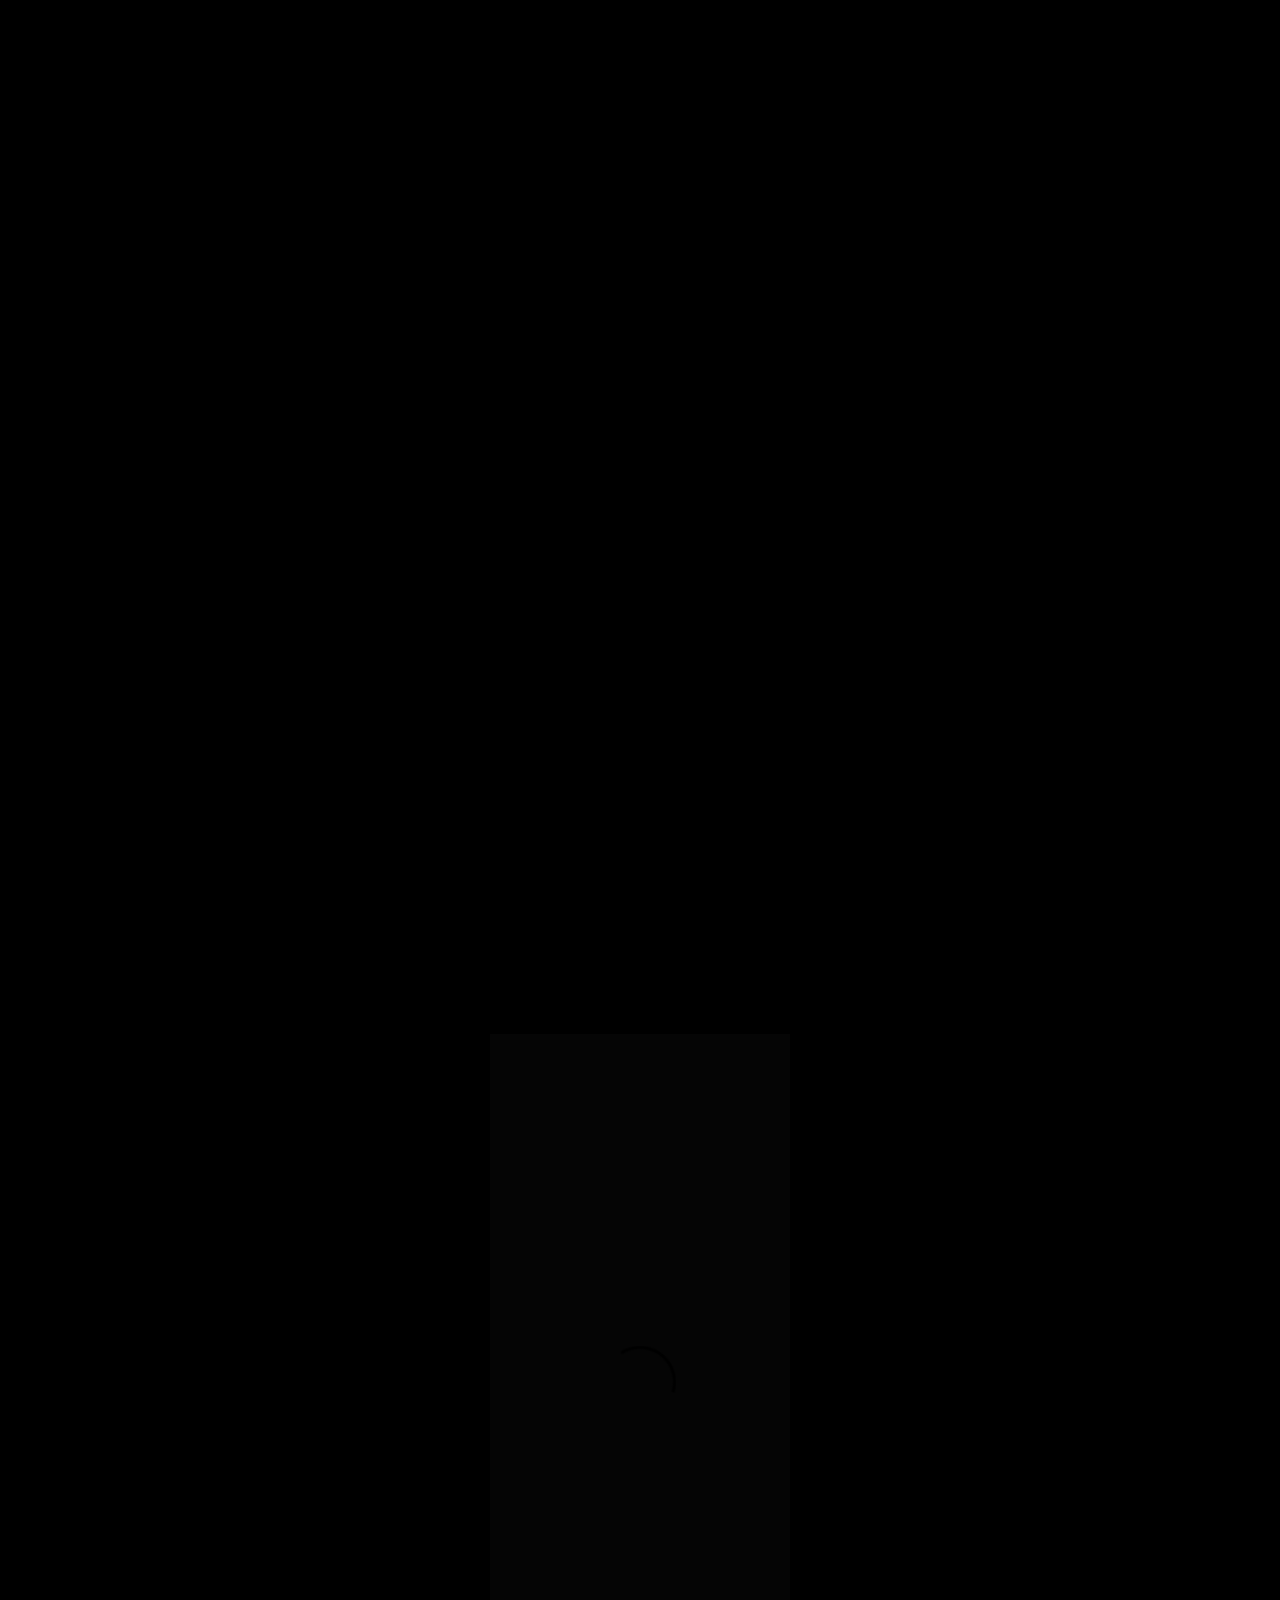
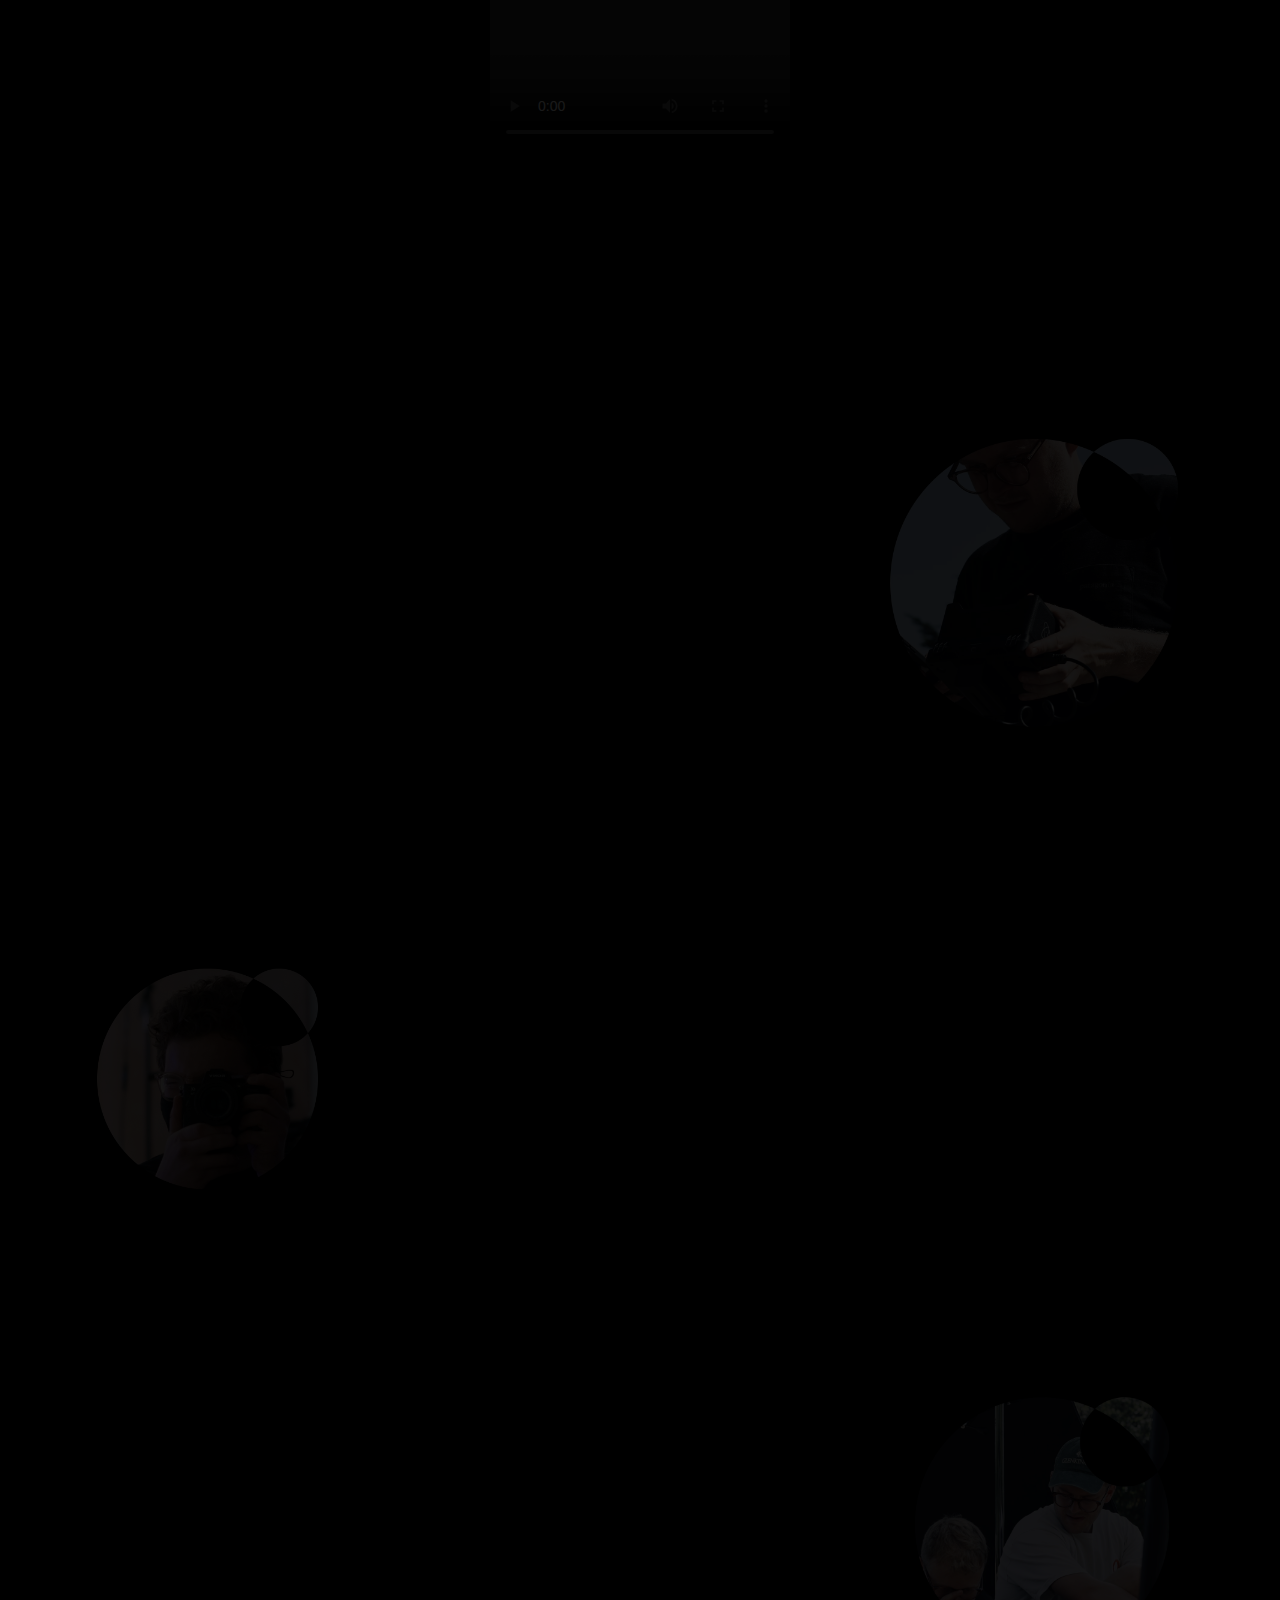
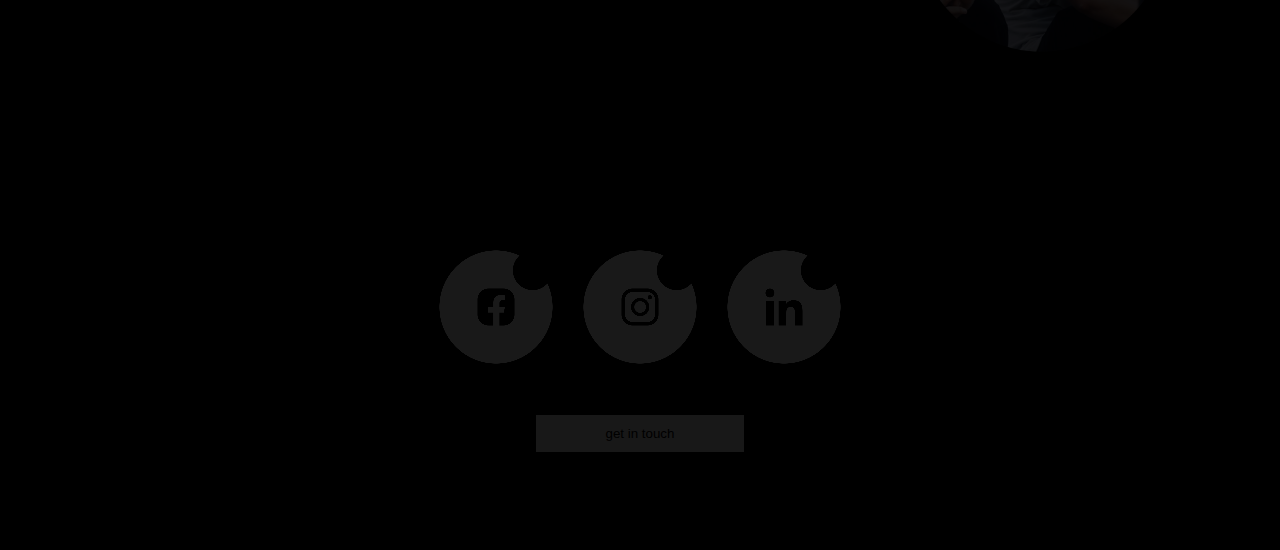
==== commit 318648bc: "Final commit before first show to wac" ====
--- a/index.html
+++ b/index.html
@@ -89,7 +89,7 @@
 
     <section class="container-fluid logo-holder reveal">
         <div class="container-fluid">
-            <video src="assets/video/ClientsLogos.mp4"></video>
+            <video class="client-reveal" src="assets/video/ClientsLogos.mp4" disablePictureInPicture></video>
         </div>
     </section>
 
@@ -126,16 +126,31 @@
         <div class="container-fluid video video-holder">
             <div class="row owners-panel">
                 <div class="col-6 owners-alex">
-                    <video class="alex" src="assets/video/WebAlex_Square(1).mp4" muted disablePictureInPicture></video>
+                    <video class="alex" src="assets/video/WebAlex_Square.mp4" muted disablePictureInPicture></video>
                 </div>
                 <div class="col-6 owners-josh">
-                    <video class="josh" src="assets/video/WebJosh_Square(1).mp4" muted disablePictureInPicture></video>
-                </div>
-                <div class="col-8 owners-pair">
-                    <video class="pair" src="assets/video/WebPair_Square(1).mp4" muted disablePictureInPicture></video>
-                </div>
-                <div class="col-4 btn-lg">
-                    <button class="SendEmail">Get In Touch</button>
+                    <video class="josh" src="assets/video/WebJosh_Square.mp4" muted disablePictureInPicture></video>
+                </div>
+                <div class="col-5 owners-pair">
+                    <video class="pair" src="assets/video/WebPair_Square.mp4" muted disablePictureInPicture></video>
+                </div>
+                <div class="col-6 contact">
+                    <div class="row socials-row">
+                        <div class="col-4">
+                            <video class="socials" src="assets/video/FacebookSocial_IconRotate.mp4" disablePictureInPicture></video>
+                        </div>
+                        <div class="col-4">
+                            <video class="socials" src="assets/video/InstaSocial_IconRotate.mp4" disablePictureInPicture></video>
+                        </div>
+                        <div class="col-4">
+                            <video class="socials" src="assets/video/LinkedInSocial_IconRotate.mp4" disablePictureInPicture></video>
+                        </div>
+                    </div>
+                    <div class="row btn-row">
+                        <div class="col-6 btn-box">
+                            <button class="SendEmail">Get In Touch</button>
+                        </div>
+                    </div>
                 </div>
             </div>
         </div>
@@ -160,11 +175,12 @@
 })
     </script>
 
+-->
 
     <script>
             $(document).ready(function() {
             // Get media - with autoplay disabled (audio or video)
-                var media = $('video').not("[autoplay='autoplay']");
+                var media = $('.client-reveal').not("[autoplay='autoplay']");
                 var tolerancePixel = 40;
 
                 function checkMedia(){
@@ -186,7 +202,7 @@
                 $(document).on('scroll', checkMedia);
             });
     </script>
--->
+
 
     <script>
          $(window).scroll(function() {                  // assign scroll event listener
@@ -232,7 +248,7 @@
 <script>
   
     // Getting video element using jQuery
-    var video = $("video");
+    var video = $(".gorillaVid,.digmeVid,.socials,.josh,.alex,.pair");
 
     // Check if video is ready to play
     $(video).on('canplay', function () {
--- a/assets/css/style.css
+++ b/assets/css/style.css
@@ -34,6 +34,14 @@
   height: 10vh;
 }
 
+button {
+  border: none;
+  text-transform: lowercase;
+  padding: 11px;
+  text-align: center;
+  width: 13rem;
+}
+
 /* navbar */
 
 .nav {
@@ -41,6 +49,7 @@
   flex-wrap: wrap;
   padding-left: 0;
   margin-bottom: 0;
+  max-width: 100vw;
   list-style: none;
   align-items: flex-end;
   padding: 2rem 2rem 2rem 2rem;
@@ -441,7 +450,9 @@
   line-height: 0.8;
   }
 
-
+  .client-reveal {
+    max-width: 100vw;
+  }
 
 /* logos */
 
@@ -476,25 +487,22 @@
 }
 
 .alex {
-  height: 60vh;
+  height: 50vh;
+  margin-right: 22px;
   width: auto;
   overflow: hidden;
 }
 
 .josh {
-  height: 60vh;
+  height: 46vh;
   width: auto;
   overflow: hidden;
 }
 
 .pair {
-  height: 60vh;
+  height: 53vh;
   width: auto;
   overflow: hidden;
-}
-
-.owners-panel {
-align-items: center;
 }
 
 .owners-alex {
@@ -532,14 +540,39 @@
 padding-top: 25px;
 }
 
-.btn-lg {
+.contact {
   display: flex;
   justify-content: center;
-  height: 31vh;
+  height: 43vh;
   align-items: center;
   border: none;
-  padding: 10px;
   font-size: 2rem;
+  flex-direction: column;
+}
+
+.socials {
+  height: 16vh;
+}
+
+.socials-row {
+  height: 17vh;
+  display: flex;
+  align-content: center;
+}
+
+.btn-row {
+  width: 100%;
+  height: 10vh;
+  display: flex;
+  justify-content: center;
+  align-items: center;
+}
+
+.btn-box {
+  display: flex;
+  height: 7vh;
+  justify-content: center;
+  align-items: center;
 }
 
 @media (max-width: 767px) {
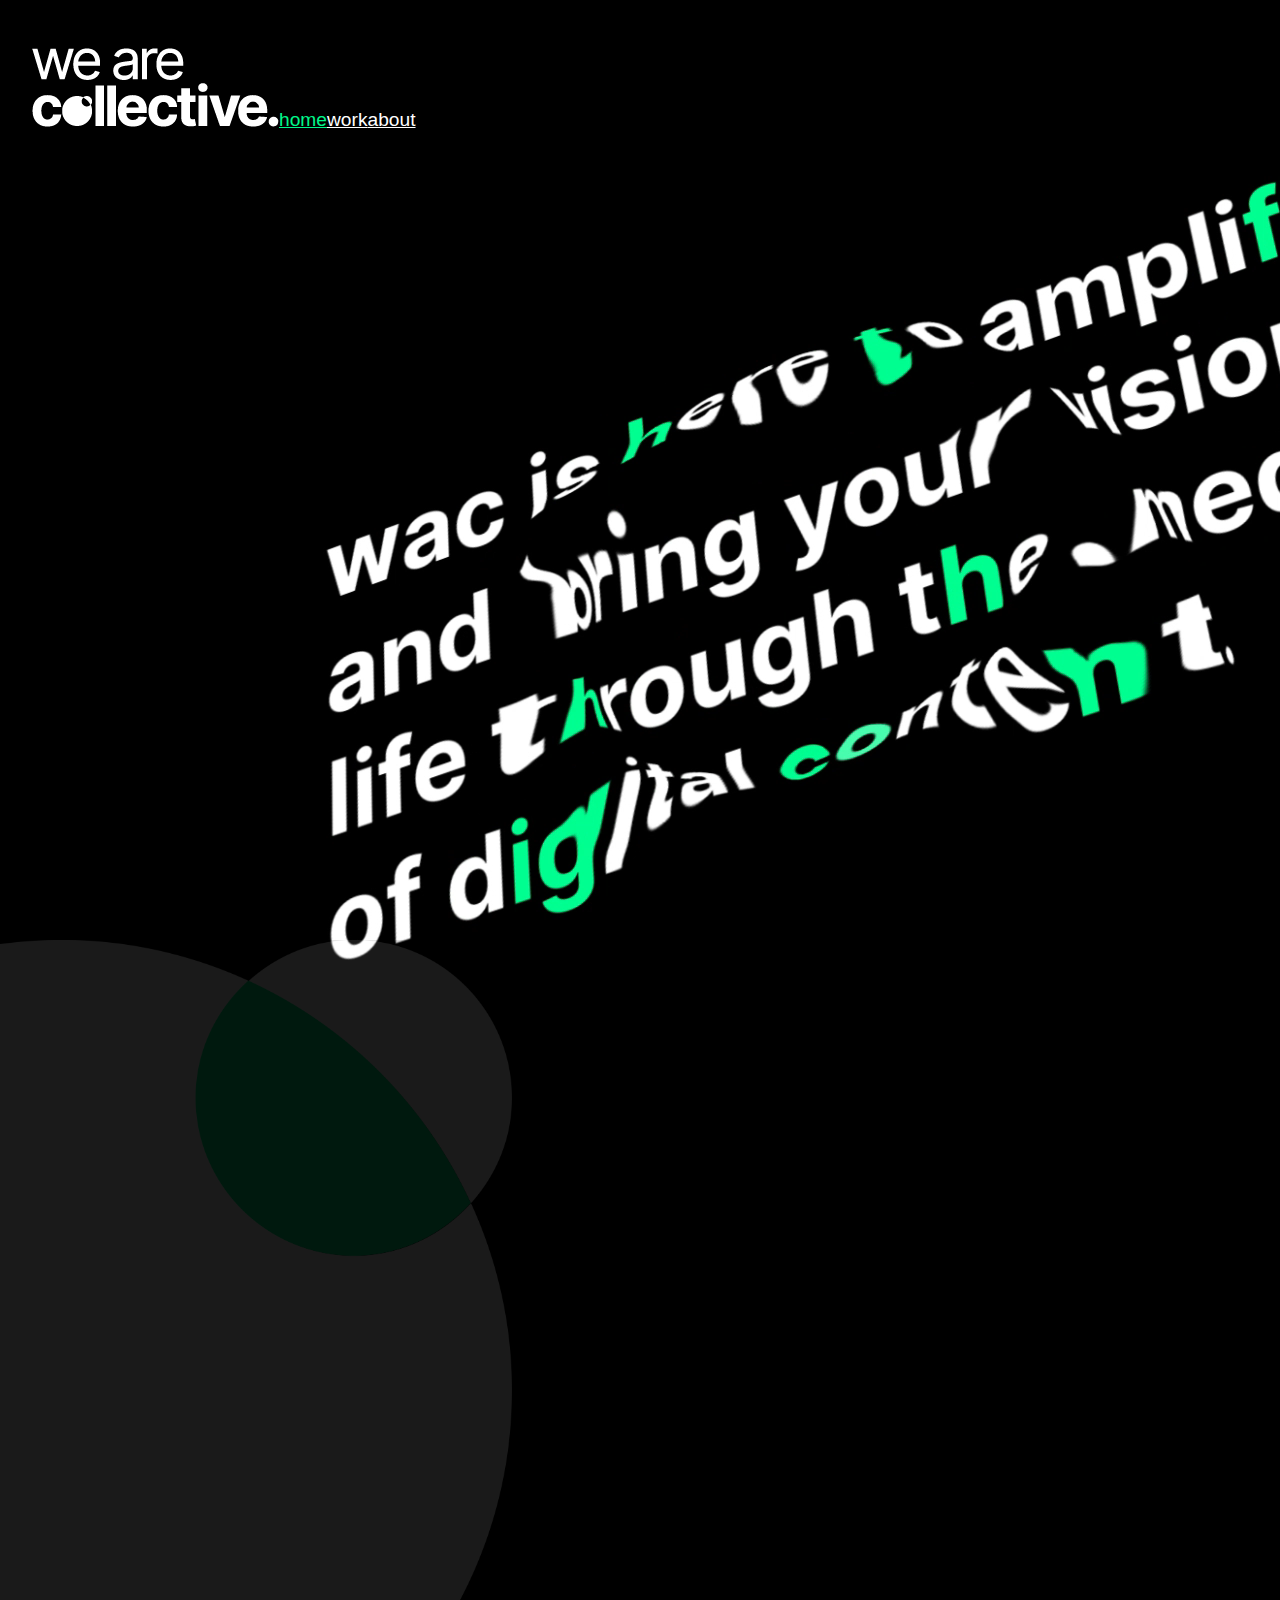
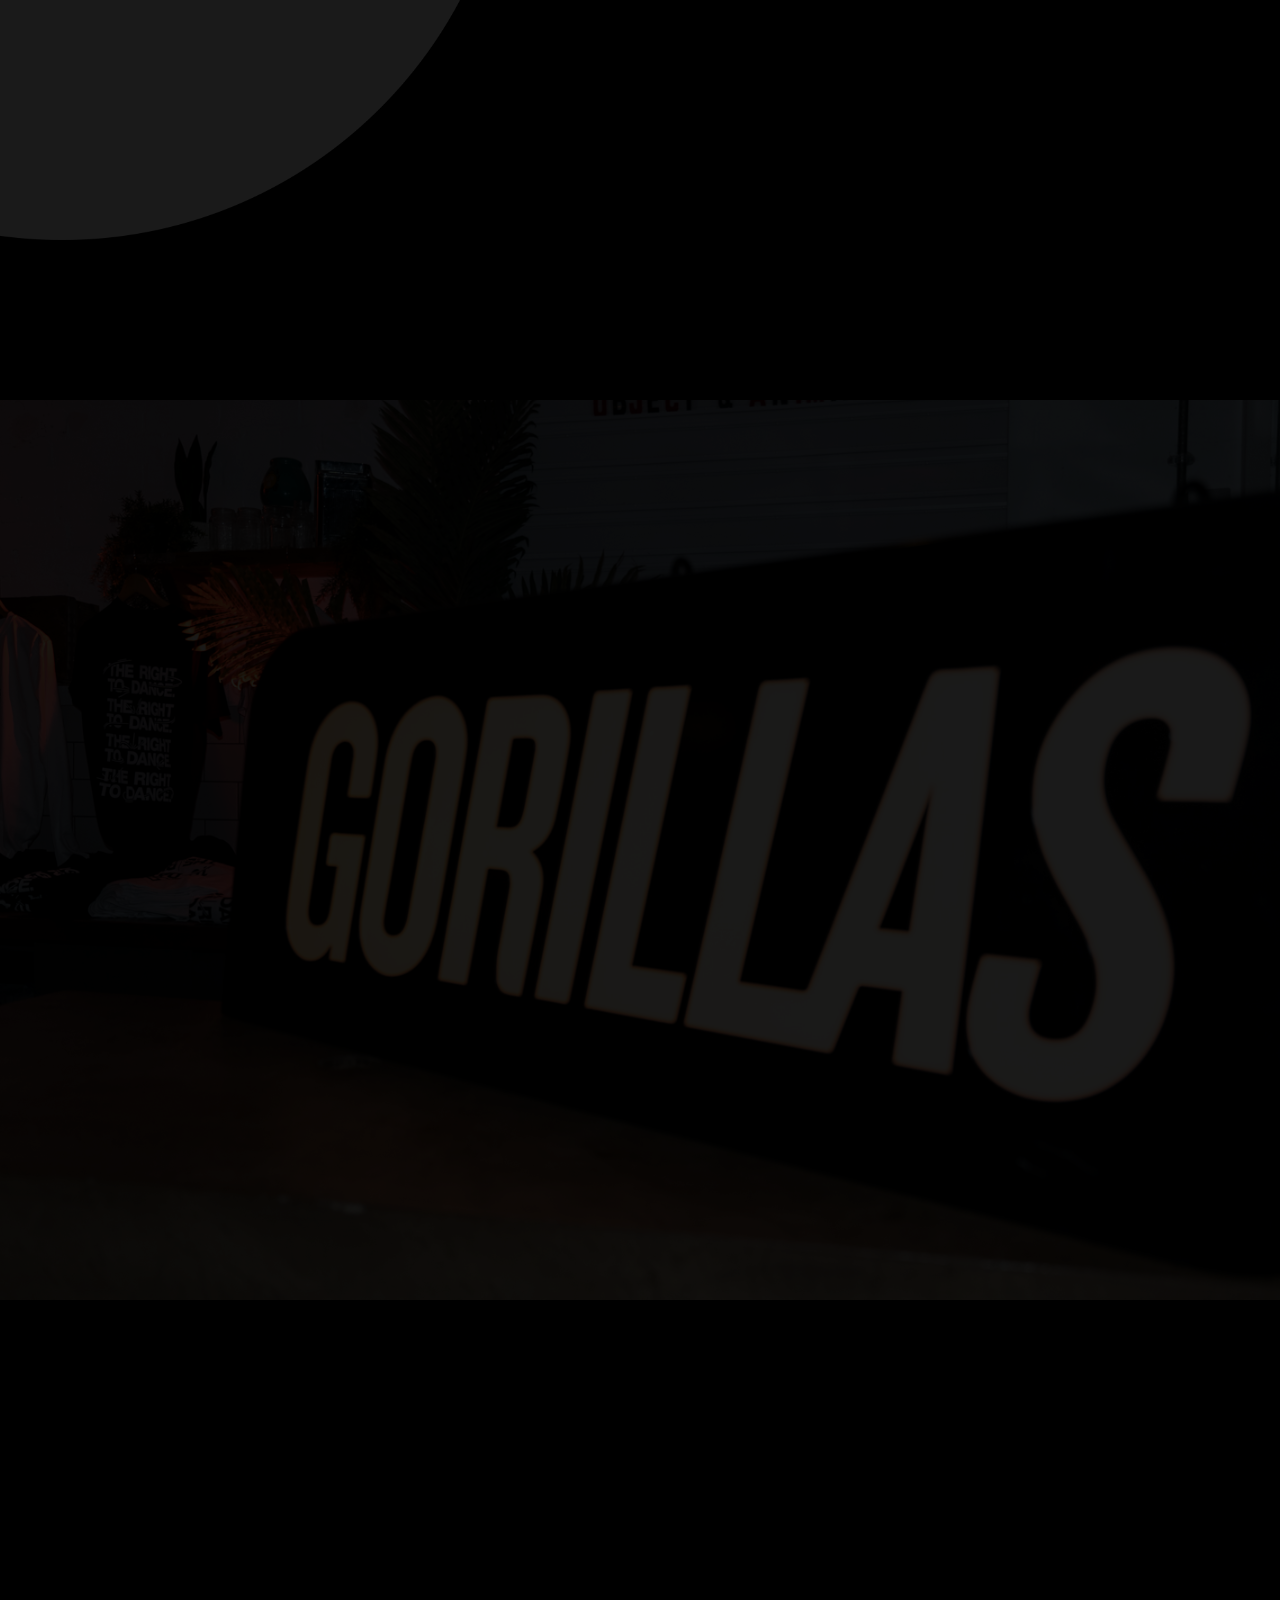
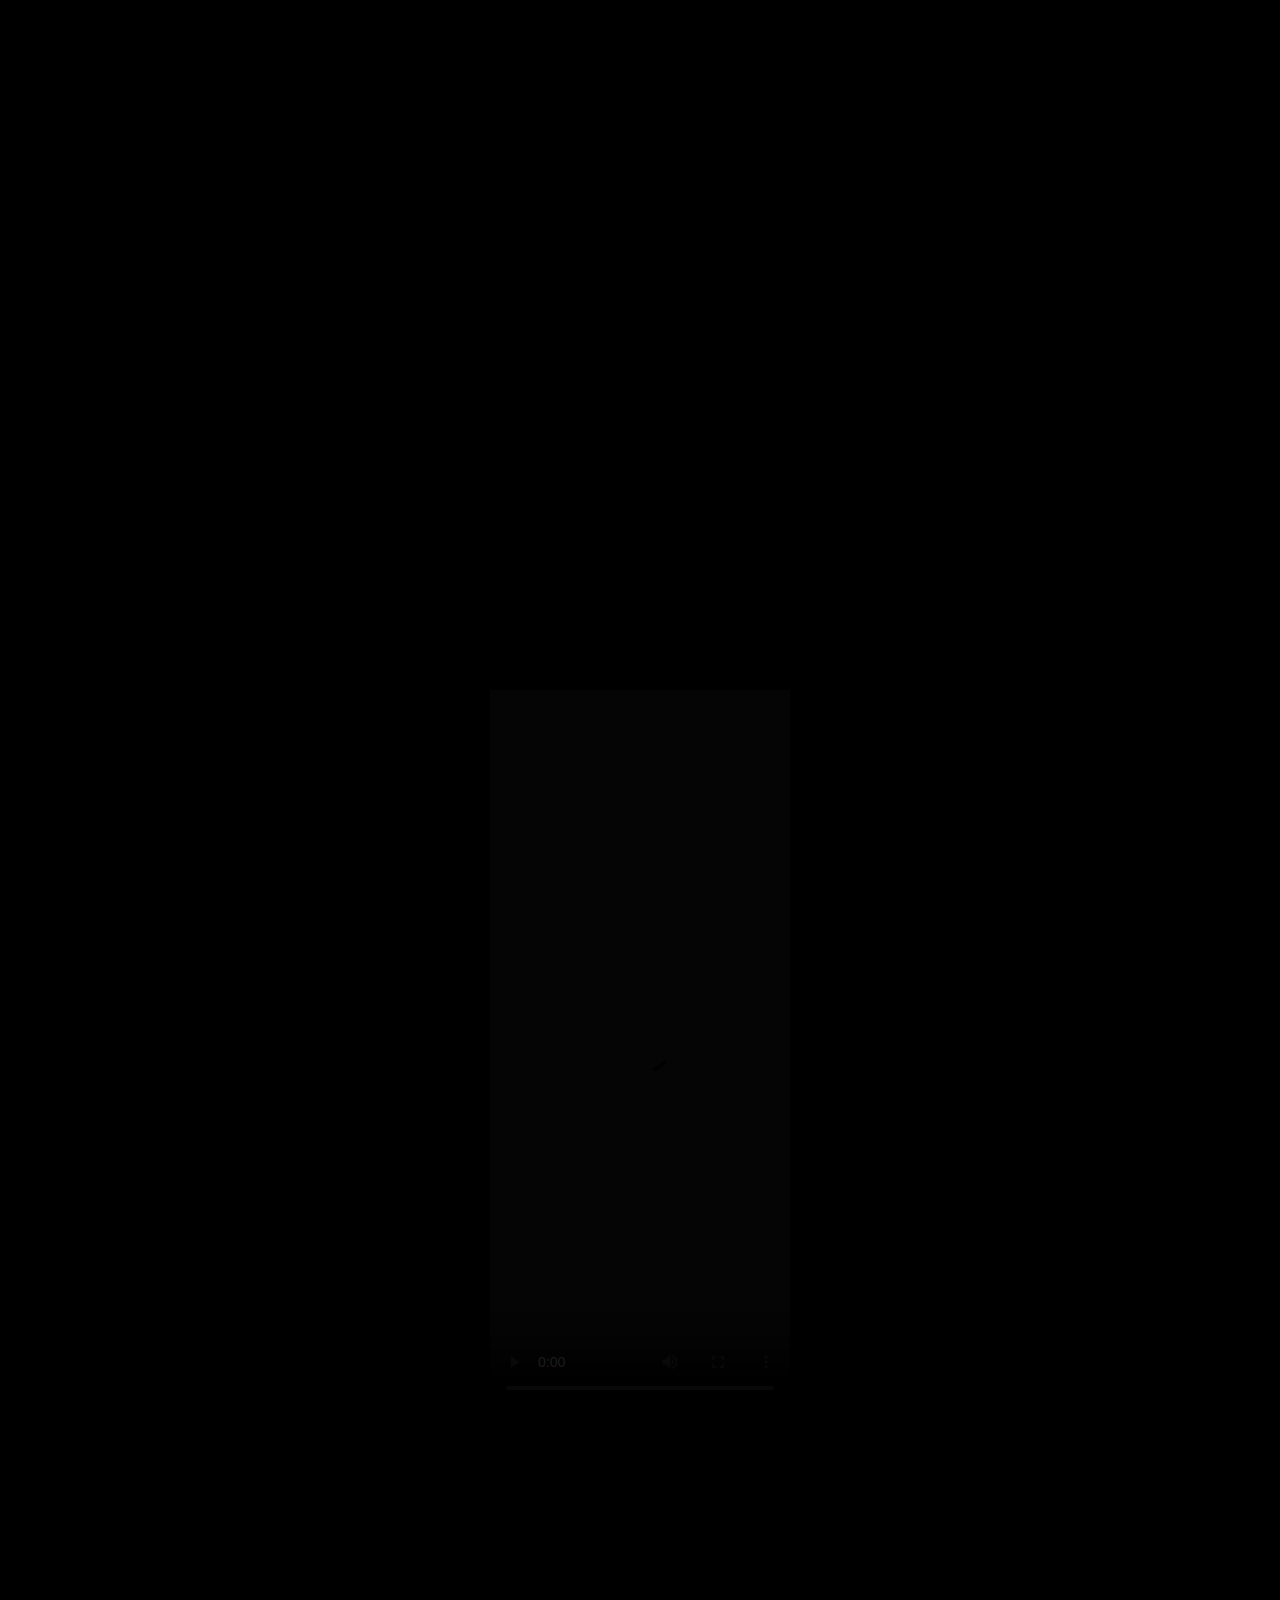
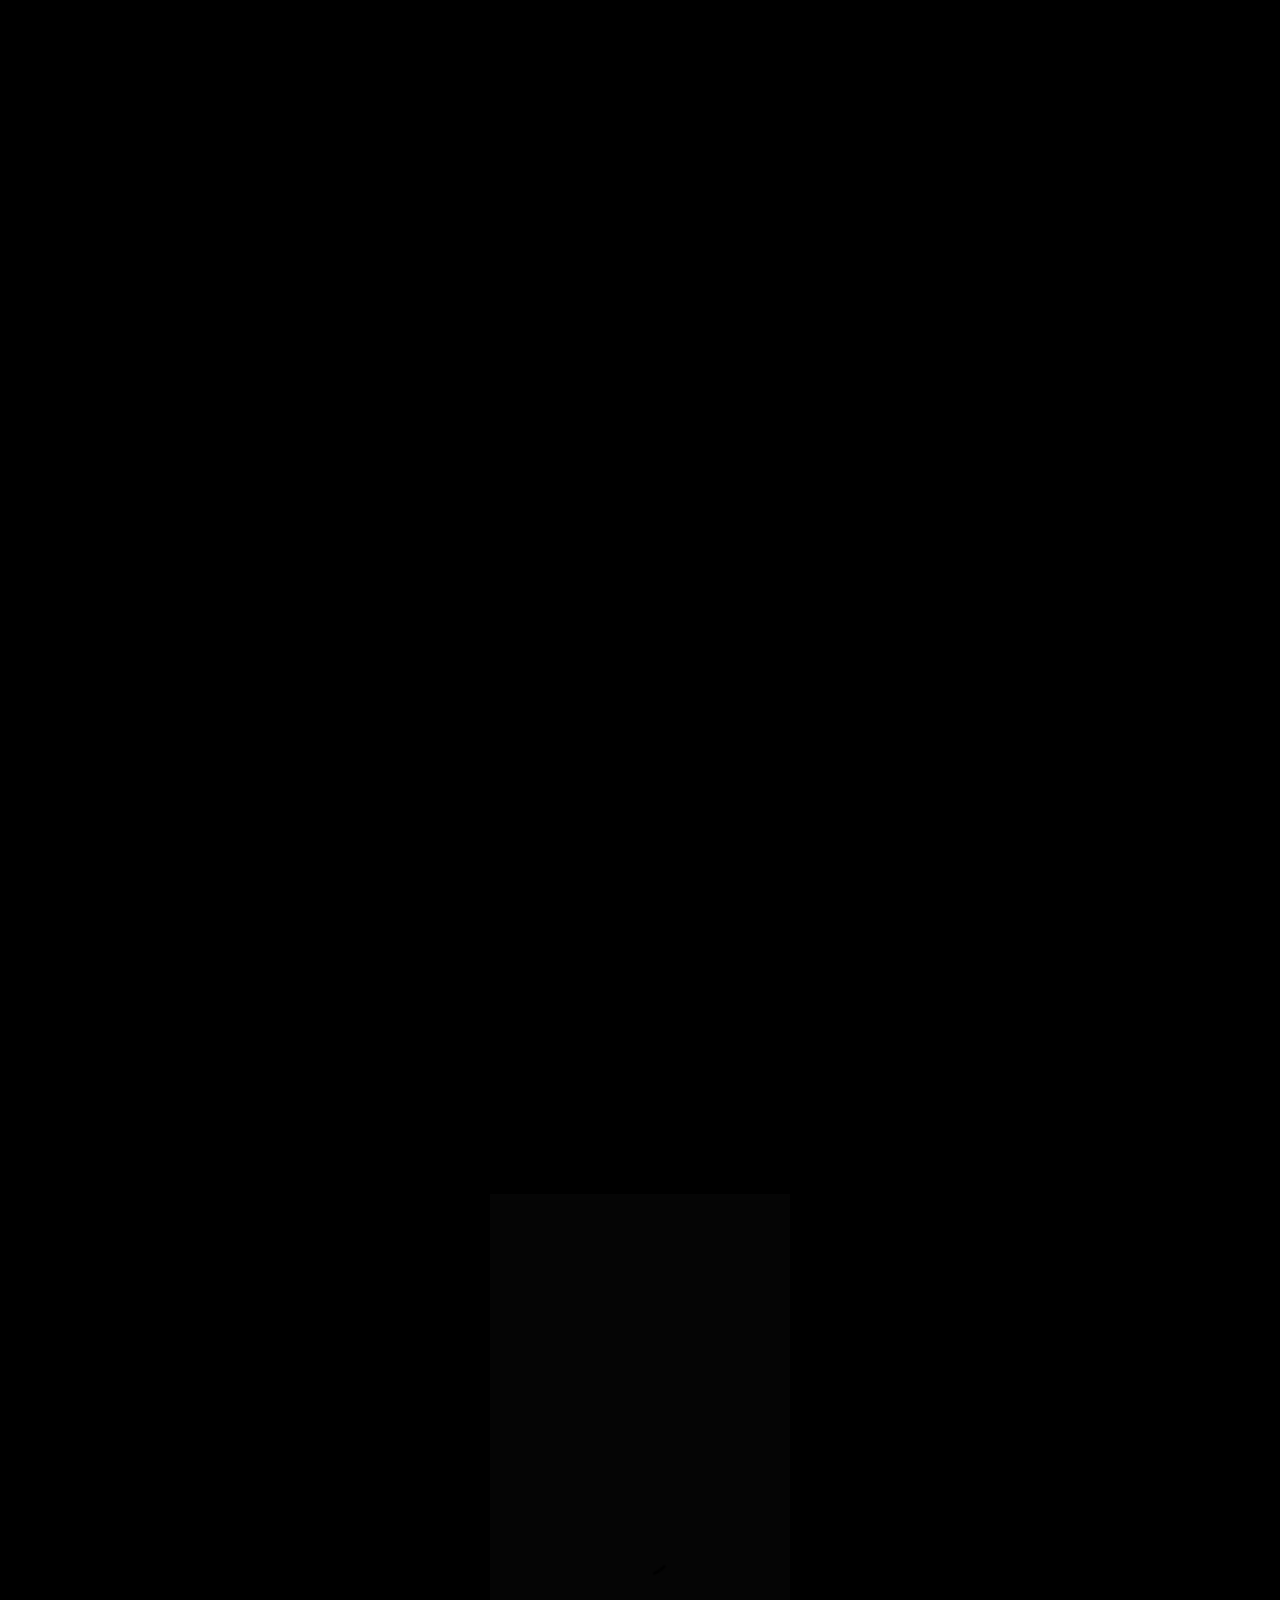
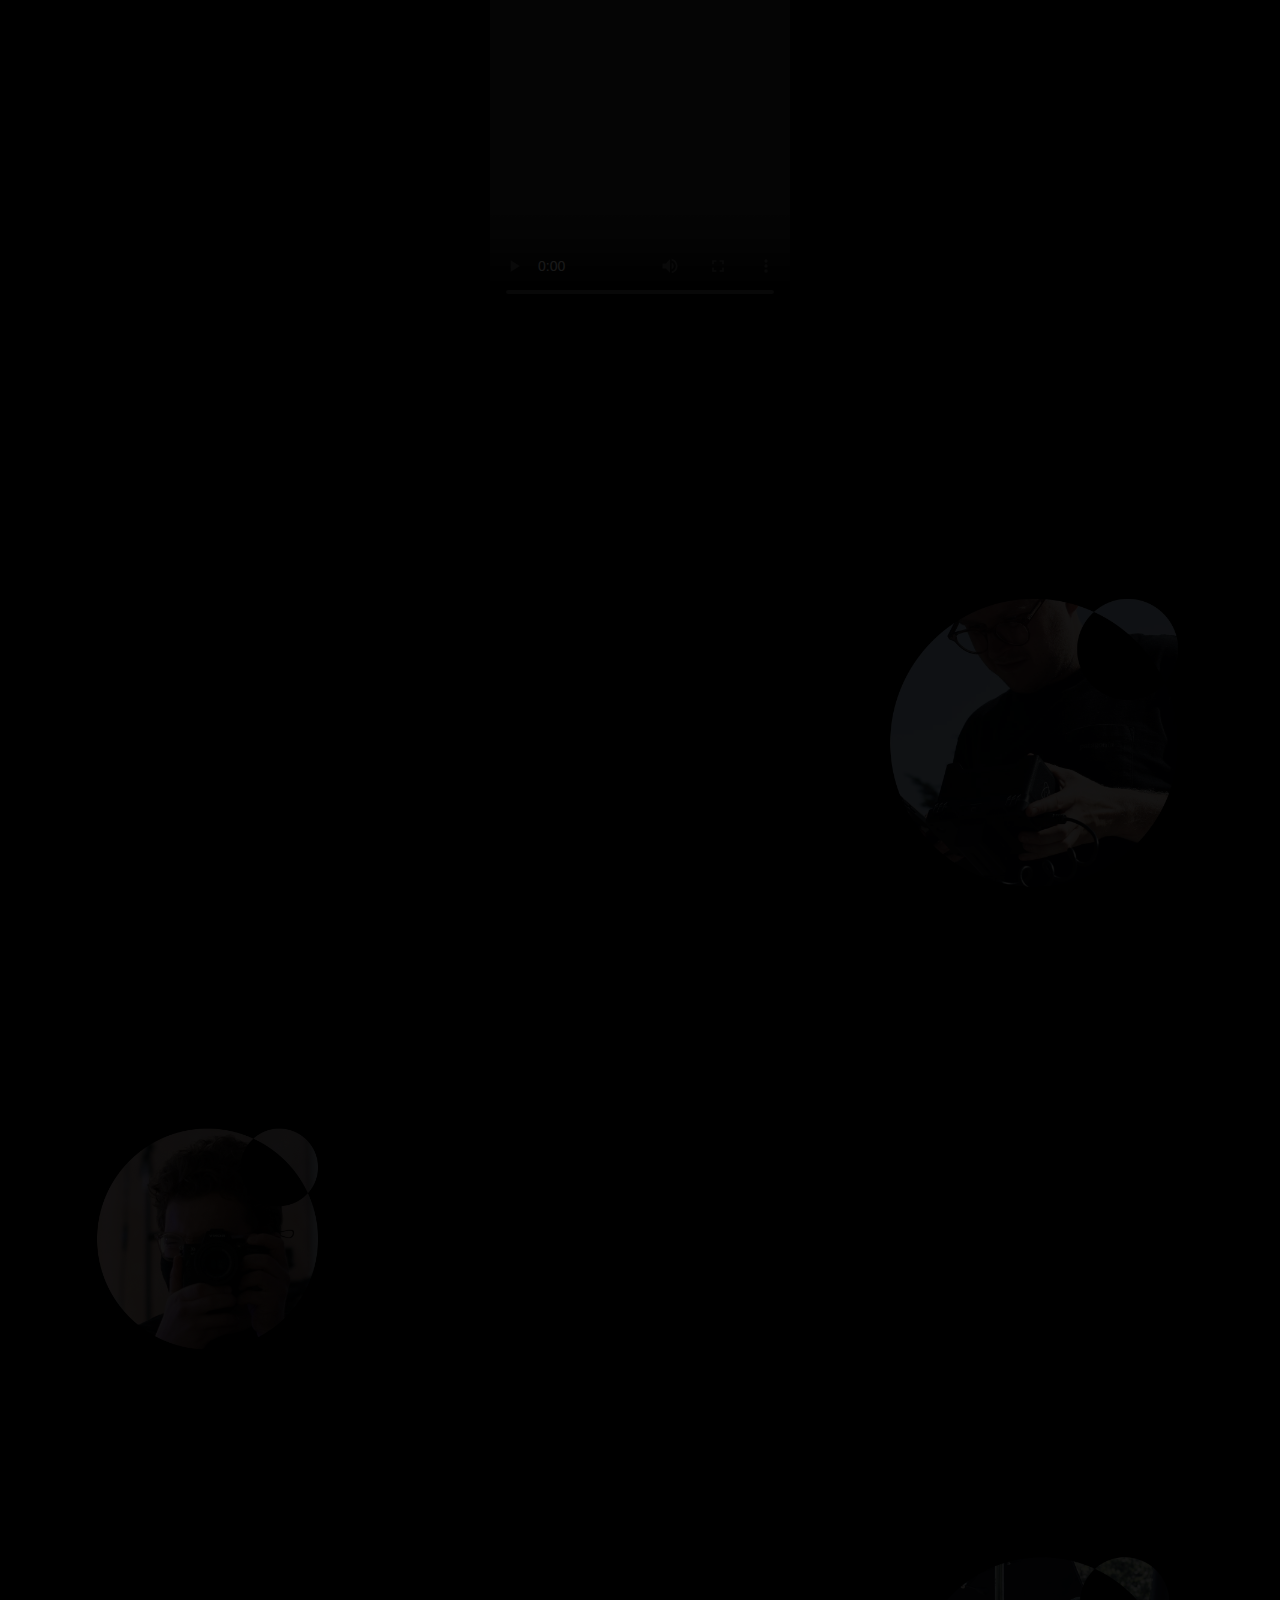
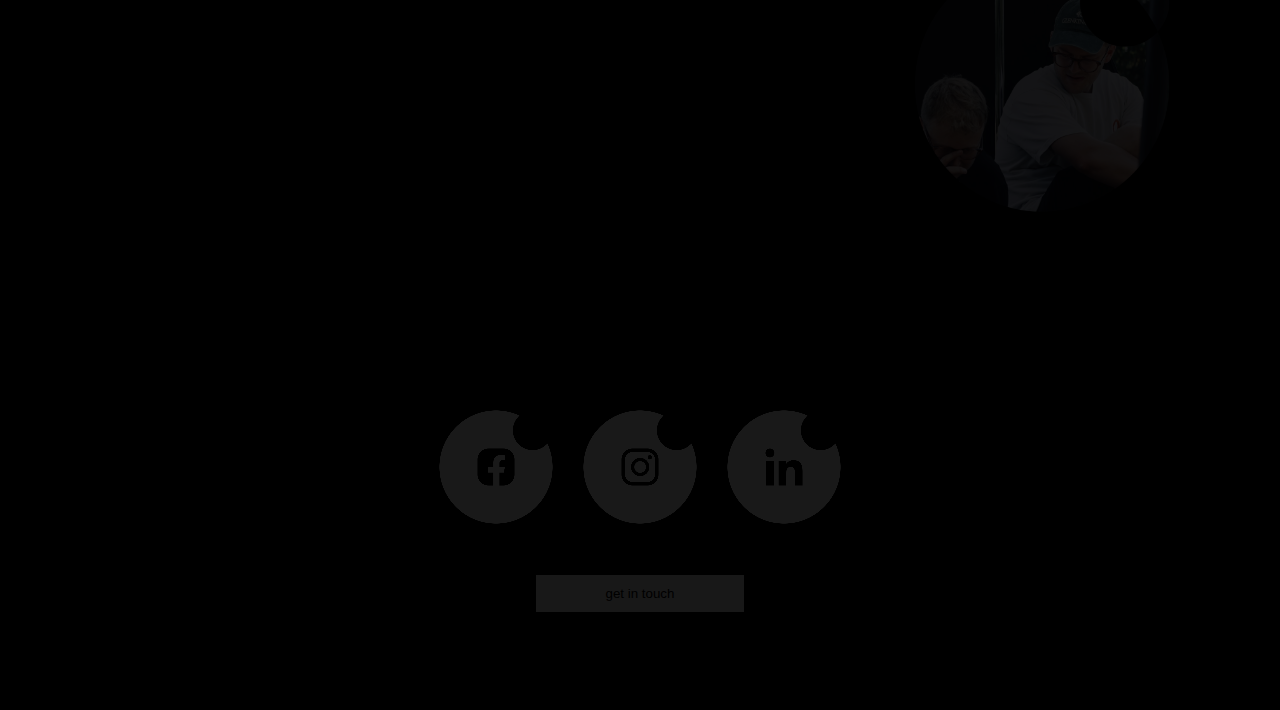
==== commit 08149812: "V1 complete and signed off - Info section and bottom footer still left to refine on homepage" ====
--- a/index.html
+++ b/index.html
@@ -53,9 +53,7 @@
                 <img class="img-fluid image-cover" id="wacIcon" src="assets/images/wac_circle_icon_green.png" alt="">
             </div>
             <div class="col-9 text-holder">
-                <h2>
-                    We know what good content looks like and we aren't afraid to say it.<br/><br/> wac is formed by a team of expert creatives with years of experience in the digital and advertising space! We are with you from concept to delivery We'll find what makes your business, campaign, product or service special and make it shine! 
-                </h2>
+                <img src="assets/images/Wac_Text.png" alt="">
             </div>
         </div>
     </section>
--- a/assets/css/style.css
+++ b/assets/css/style.css
@@ -42,6 +42,10 @@
   width: 13rem;
 }
 
+.nav-link:hover {
+  color: white;
+}
+
 /* navbar */
 
 .nav {
@@ -89,7 +93,7 @@
 
 /* Video */
 .ratio {
-  max-height: 90vh;
+  max-height: 100vh;
 }
 
 /* Home Section */
@@ -113,11 +117,11 @@
 #greenBanner {
   background-color: #00f78a;
   width: inherit;
-  min-height: 217px;
+  min-height: 254px;
   display: flex;
   align-content: center;
   margin-top: 40px;
-  margin-bottom: 150px;
+  margin-bottom: 71px;
 }
 
 .hidden-text {
@@ -137,6 +141,11 @@
   padding-left: 0;
 }
 
+.text-holder img {
+  max-width: 100%;
+  max-height: 100%;
+}
+
 .placeholder-text {
   font-size: 3vw;
 }
@@ -152,6 +161,7 @@
 /* Work Section */
 
 section:nth-child(3){
+  margin-top: 10rem;
   height: 200vh;
 }
 
@@ -167,10 +177,6 @@
 section h2{
   font-size: 2.4vw;
   text-align: center;
-}
-
-.text-holder {
-  height: 41vh;
 }
 
 .text-holder h2 {
